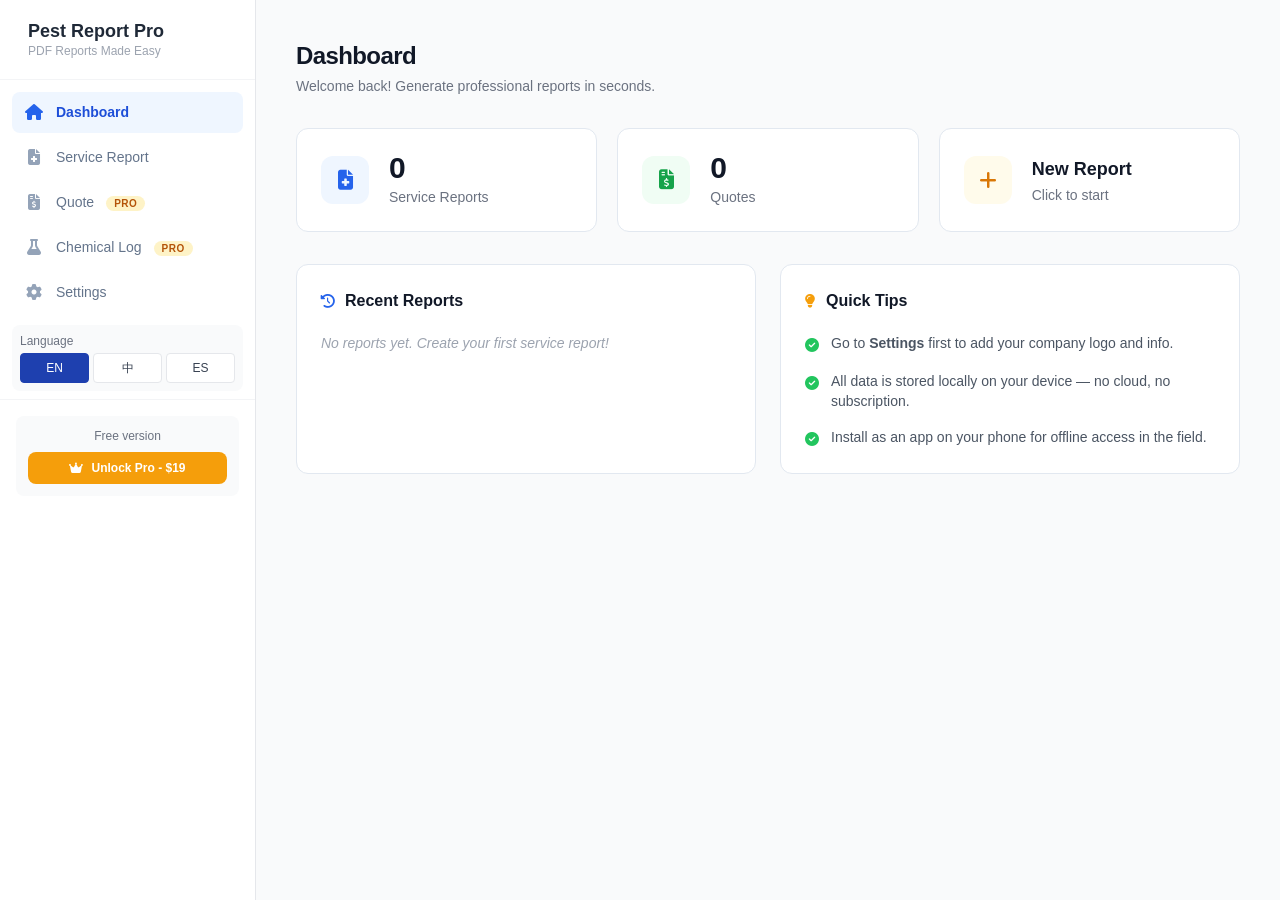
==== index.html @ 30088c7d "feat: animations, signature fix, install prompt spacing" ====
<!DOCTYPE html>
<html lang="en">
<head>
  <meta charset="UTF-8">
  <meta name="viewport" content="width=device-width, initial-scale=1.0, maximum-scale=1.0, user-scalable=no">
  <meta name="theme-color" content="#1e40af">
  <title>Pest Report Pro - Professional PDF Reports</title>
  <link rel="manifest" href="./manifest.json">
  <link rel="stylesheet" href="./css/font-awesome.min.css">
  <script src="./js/tailwindcss.min.js"></script>
  <link rel="stylesheet" href="./css/app.css?v=2">
  <style>
    input[type="number"]::-webkit-outer-spin-button,
    input[type="number"]::-webkit-inner-spin-button {
      -webkit-appearance: none !important;
      appearance: none !important;
      margin: 0 !important;
    }
    input[type="number"] {
      -moz-appearance: textfield !important;
      appearance: textfield !important;
    }
  </style>
</head>
<body class="bg-gray-50 text-gray-800 h-screen overflow-hidden">

  <!-- Mobile Header -->
  <div class="lg:hidden bg-blue-800 text-white px-4 py-3 flex items-center justify-between z-40 relative">
    <div class="flex items-center gap-2">
      <i class="fas fa-shield-bug text-xl"></i>
      <span class="font-bold text-lg" data-i18n="appName">Pest Report Pro</span>
    </div>
    <button id="menu-toggle" class="p-2 hover:bg-blue-700 rounded-lg transition">
      <i class="fas fa-bars text-lg"></i>
    </button>
  </div>

  <div class="flex h-[calc(100vh-52px)] lg:h-screen">
    <!-- Sidebar -->
    <aside id="sidebar" class="sidebar bg-white border-r border-gray-200 flex-col w-64 h-full overflow-y-auto">
      <div class="p-5 hidden lg:flex items-center gap-2 border-b border-gray-100">
        <i class="fas fa-shield-bug text-blue-700 text-2xl"></i>
        <div>
          <h1 class="font-bold text-lg text-gray-800 leading-tight" data-i18n="appName">Pest Report Pro</h1>
          <p class="text-xs text-gray-400" data-i18n="appTagline">PDF Reports Made Easy</p>
        </div>
      </div>

      <nav class="p-3 space-y-1">
        <div class="nav-item active" data-view="dashboard">
          <i class="fas fa-home w-5 text-center"></i>
          <span data-i18n="navDashboard">Dashboard</span>
        </div>
        <div class="nav-item" data-view="service-report">
          <i class="fas fa-file-medical w-5 text-center"></i>
          <span data-i18n="navServiceReport">Service Report</span>
        </div>
        <div class="nav-item" data-view="quote">
          <i class="fas fa-file-invoice-dollar w-5 text-center"></i>
          <span data-i18n="navQuote">Quote</span>
          <span data-pro-badge></span>
        </div>
        <div class="nav-item" data-view="chemical-log">
          <i class="fas fa-flask w-5 text-center"></i>
          <span data-i18n="navChemicalLog">Chemical Log</span>
          <span data-pro-badge></span>
        </div>
        <div class="nav-item" data-view="settings">
          <i class="fas fa-cog w-5 text-center"></i>
          <span data-i18n="navSettings">Settings</span>
        </div>
      </nav>

      <!-- Language Switcher -->
      <div class="px-3 pb-2">
        <div class="bg-gray-50 rounded-lg p-2">
          <p class="text-xs text-gray-500 mb-1 font-medium" data-i18n="language">Language</p>
          <div class="flex gap-1">
            <button onclick="I18n.setLang('en')" class="flex-1 text-xs py-1.5 rounded border border-gray-200 bg-white hover:bg-blue-50 hover:border-blue-300 transition font-medium" data-lang="en">EN</button>
            <button onclick="I18n.setLang('zh')" class="flex-1 text-xs py-1.5 rounded border border-gray-200 bg-white hover:bg-blue-50 hover:border-blue-300 transition font-medium" data-lang="zh">中</button>
            <button onclick="I18n.setLang('es')" class="flex-1 text-xs py-1.5 rounded border border-gray-200 bg-white hover:bg-blue-50 hover:border-blue-300 transition font-medium" data-lang="es">ES</button>
          </div>
        </div>
      </div>

      <div class="mt-auto p-4 border-t border-gray-100">
        <div id="install-prompt" class="hidden mb-3 bg-blue-50 border border-blue-200 rounded-lg p-4">
          <p class="text-xs text-blue-800 font-medium mb-4 leading-relaxed" data-i18n="installPrompt">Install Pest Report Pro on your phone for offline use.</p>
          <button id="install-btn" class="w-full bg-blue-700 hover:bg-blue-800 text-white text-xs font-medium py-1.5 rounded-lg transition" data-i18n="installApp">Install App</button>
        </div>
        <div class="bg-gray-50 rounded-lg p-3 text-center">
          <p class="text-xs text-gray-500 mb-2" data-i18n="freeVersion">Free version</p>
          <button onclick="App.showUnlock()" class="w-full bg-amber-500 hover:bg-amber-600 text-white text-xs font-bold py-2 rounded-lg transition flex items-center justify-center gap-1">
            <i class="fas fa-crown mr-1"></i> <span data-i18n="unlockPro">Unlock Pro - $19</span>
          </button>
        </div>
      </div>
    </aside>

    <!-- Overlay for mobile sidebar -->
    <div id="sidebar-overlay" class="fixed inset-0 bg-black/30 z-40 hidden lg:hidden" onclick="document.getElementById('sidebar').classList.remove('open'); document.getElementById('sidebar-overlay').classList.add('hidden')"></div>

    <!-- Main Content -->
    <main class="flex-1 overflow-y-auto bg-gray-50 relative">

      <!-- VIEW: Dashboard -->
      <div id="view-dashboard" class="view p-5 lg:p-10 max-w-5xl mx-auto">
        <div class="mb-8">
          <h2 class="text-2xl font-bold text-gray-900 tracking-tight" data-i18n="dashboardTitle">Dashboard</h2>
          <p class="text-gray-500 text-sm mt-1" data-i18n="dashboardSubtitle">Welcome back! Generate professional reports in seconds.</p>
        </div>

        <div class="grid grid-cols-1 sm:grid-cols-3 gap-5 mb-8">
          <div class="card flex items-center gap-5">
            <div class="w-12 h-12 bg-blue-50 rounded-xl flex items-center justify-center text-blue-600 text-xl shrink-0">
              <i class="fas fa-file-medical"></i>
            </div>
            <div class="min-w-0">
              <p class="text-3xl font-bold text-gray-900 leading-none" id="dash-report-count">0</p>
              <p class="text-sm text-gray-500 mt-1" data-i18n="serviceReports">Service Reports</p>
            </div>
          </div>
          <div class="card flex items-center gap-5">
            <div class="w-12 h-12 bg-green-50 rounded-xl flex items-center justify-center text-green-600 text-xl shrink-0">
              <i class="fas fa-file-invoice-dollar"></i>
            </div>
            <div class="min-w-0">
              <p class="text-3xl font-bold text-gray-900 leading-none" id="dash-quote-count">0</p>
              <p class="text-sm text-gray-500 mt-1" data-i18n="quotes">Quotes</p>
            </div>
          </div>
          <div class="card flex items-center gap-5 cursor-pointer hover:border-blue-400 transition-colors duration-200" onclick="App.showView('service-report')">
            <div class="w-12 h-12 bg-amber-50 rounded-xl flex items-center justify-center text-amber-600 text-xl shrink-0">
              <i class="fas fa-plus"></i>
            </div>
            <div class="min-w-0">
              <p class="text-lg font-bold text-gray-900" data-i18n="newReport">New Report</p>
              <p class="text-sm text-gray-500 mt-0.5" data-i18n="clickToStart">Click to start</p>
            </div>
          </div>
        </div>

        <div class="grid grid-cols-1 lg:grid-cols-2 gap-6">
          <div class="card">
            <h3 class="text-base font-bold text-gray-900 mb-5 flex items-center gap-2.5">
              <i class="fas fa-clock-rotate-left text-blue-600 text-sm"></i>
              <span data-i18n="recentReports">Recent Reports</span>
            </h3>
            <div id="dash-recent-reports" class="space-y-2">
              <p class="text-gray-400 text-sm italic" data-i18n="noReportsYet">No reports yet. Create your first service report!</p>
            </div>
          </div>

          <div class="card">
            <h3 class="text-base font-bold text-gray-900 mb-5 flex items-center gap-2.5">
              <i class="fas fa-lightbulb text-amber-500 text-sm"></i>
              <span data-i18n="quickTips">Quick Tips</span>
            </h3>
            <ul class="space-y-4 text-sm text-gray-600">
              <li class="flex items-start gap-3">
                <i class="fas fa-check-circle text-green-500 mt-0.5 text-sm shrink-0"></i>
                <span data-i18n="tipSettings" data-i18n-html>Go to <strong>Settings</strong> first to add your company logo and info.</span>
              </li>
              <li class="flex items-start gap-3">
                <i class="fas fa-check-circle text-green-500 mt-0.5 text-sm shrink-0"></i>
                <span data-i18n="tipLocal">All data is stored locally on your device — no cloud, no subscription.</span>
              </li>
              <li class="flex items-start gap-3">
                <i class="fas fa-check-circle text-green-500 mt-0.5 text-sm shrink-0"></i>
                <span data-i18n="tipInstall">Install as an app on your phone for offline access in the field.</span>
              </li>
            </ul>
          </div>
        </div>
      </div>

      <!-- VIEW: Service Report -->
      <div id="view-service-report" class="view hidden p-5 lg:p-10 max-w-4xl mx-auto">
        <div class="mb-8 flex items-center justify-between">
          <div>
            <h2 class="text-2xl font-bold text-gray-900 tracking-tight" data-i18n="serviceReportTitle">Service Report</h2>
            <p class="text-gray-500 text-sm mt-1" data-i18n="serviceReportSubtitle">Document your pest control service details.</p>
          </div>
          <span class="text-xs bg-green-50 text-green-700 px-3 py-1 rounded-full font-semibold border border-green-100" data-i18n="free">FREE</span>
        </div>

        <form id="service-form" class="space-y-5">
          <!-- Client Info -->
          <div class="card">
            <h3 class="font-semibold text-gray-800 mb-4 flex items-center gap-2">
              <i class="fas fa-user text-blue-600"></i> <span data-i18n="clientInfo">Client Information</span>
            </h3>
            <div class="mb-3">
              <label class="label" data-i18n="selectExistingClient">Select Existing Client</label>
              <select id="sr-client-select" class="input-field">
                <option value="" data-i18n="newClient">-- New Client --</option>
              </select>
            </div>
            <div class="space-y-3">
              <div class="form-row">
                <label class="label" data-i18n="clientName">Client Name</label>
                <input type="text" id="sr-client-name" class="input-field" data-i18n-placeholder="clientName" placeholder="John Smith" required>
              </div>
              <div class="form-row">
                <label class="label" data-i18n="phone">Phone</label>
                <div class="flex-1 min-w-0">
                  <input type="tel" id="sr-client-phone" class="input-field" data-i18n-placeholder="phone" placeholder="(555) 123-4567" required>
                  <p id="phone-hint-service" class="text-xs text-gray-400 mt-1"></p>
                </div>
              </div>
              <div class="form-row">
                <label class="label" data-i18n="serviceAddress">Service Address</label>
                <input type="text" id="sr-client-address" class="input-field" data-i18n-placeholder="serviceAddress" placeholder="123 Main St, City, State ZIP" required>
              </div>
            </div>
          </div>

          <!-- Service Info -->
          <div class="card">
            <h3 class="font-semibold text-gray-800 mb-4 flex items-center gap-2">
              <i class="fas fa-calendar-check text-blue-600"></i> <span data-i18n="serviceDetails">Service Details</span>
            </h3>
            <div class="space-y-3">
              <div class="form-row">
                <label class="label" data-i18n="serviceDate">Service Date</label>
                <input type="date" id="service-date" class="input-field" required>
              </div>
              <div class="form-row">
                <label class="label" data-i18n="serviceType">Service Type</label>
                <select id="service-type" class="input-field" required>
                  <option value="Initial Treatment" data-i18n="initialTreatment">Initial Treatment</option>
                  <option value="Follow-up" data-i18n="followUp">Follow-up</option>
                  <option value="Inspection" data-i18n="inspection">Inspection</option>
                  <option value="Emergency" data-i18n="emergency">Emergency</option>
                  <option value="Quarterly Service" data-i18n="quarterlyService">Quarterly Service</option>
                </select>
              </div>
              <div class="form-row">
                <label class="label" data-i18n="technician">Technician</label>
                <input type="text" id="sr-technician" class="input-field" data-i18n-placeholder="technician" placeholder="Technician Name" required>
              </div>
            </div>
          </div>

          <!-- Findings & Treatment -->
          <div class="card">
            <h3 class="font-semibold text-gray-800 mb-4 flex items-center gap-2">
              <i class="fas fa-search text-blue-600"></i> <span data-i18n="findingsTreatment">Findings & Treatment</span>
            </h3>
            <div class="space-y-3">
              <div class="form-row">
                <label class="label" data-i18n="pestFindings">Pest Findings</label>
                <textarea id="sr-findings" rows="3" class="input-field" data-i18n-placeholder="findingsPlaceholder" placeholder="Describe pests found, locations, and severity..." required></textarea>
              </div>
              <div class="form-row">
                <label class="label" data-i18n="treatmentDetails">Treatment Details</label>
                <textarea id="sr-treatment" rows="3" class="input-field" data-i18n-placeholder="treatmentPlaceholder" placeholder="Describe treatment methods applied..." required></textarea>
              </div>
            </div>
          </div>

          <!-- Chemicals -->
          <div class="card">
            <div class="flex items-center justify-between mb-3">
              <h3 class="font-semibold text-gray-800 flex items-center gap-2">
                <i class="fas fa-flask text-blue-600"></i> <span data-i18n="chemicalsApplied">Chemicals Applied</span>
              </h3>
              <button type="button" id="add-chemical" class="text-sm text-blue-700 hover:text-blue-800 font-medium flex items-center gap-1">
                <i class="fas fa-plus-circle"></i> <span data-i18n="addChemical">Add Chemical</span>
              </button>
            </div>
            <div id="chemical-rows" class="space-y-3">
              <div class="grid grid-cols-1 sm:grid-cols-5 gap-3 chemical-row">
                <input type="text" name="chem-name-0" data-i18n-placeholder="productName" placeholder="Product Name" class="input-field" required>
                <input type="text" name="chem-epa-0" data-i18n-placeholder="epaNum" placeholder="EPA #" class="input-field" required>
                <input type="text" name="chem-amount-0" data-i18n-placeholder="amount" placeholder="Amount" class="input-field" required>
                <input type="text" name="chem-dilution-0" data-i18n-placeholder="dilution" placeholder="Dilution" class="input-field" required>
                <input type="text" name="chem-area-0" data-i18n-placeholder="areaTreated" placeholder="Area Treated" class="input-field" required>
              </div>
            </div>
          </div>

          <!-- Safety & Recommendations -->
          <div class="card">
            <h3 class="font-semibold text-gray-800 mb-4 flex items-center gap-2">
              <i class="fas fa-shield-halved text-blue-600"></i> <span data-i18n="safetyRecommendations">Safety & Recommendations</span>
            </h3>
            <div class="space-y-3">
              <div class="form-row">
                <label class="label" data-i18n="safetyPrecautions">Safety Precautions</label>
                <textarea id="sr-safety" rows="2" class="input-field" data-i18n-placeholder="safetyPlaceholder" placeholder="Re-entry time, pet safety, ventilation..." required></textarea>
              </div>
              <div class="form-row">
                <label class="label" data-i18n="recommendations">Recommendations</label>
                <textarea id="sr-recommendations" rows="2" class="input-field" data-i18n-placeholder="recommendationsPlaceholder" placeholder="Suggested follow-up actions, prevention tips..." required></textarea>
              </div>
              <div class="form-row">
                <label class="label" data-i18n="nextServiceDate">Next Service Date</label>
                <input type="date" id="sr-next-service" class="input-field" required>
              </div>
            </div>
          </div>

          <!-- Client Signature -->
          <div class="card">
            <h3 class="font-semibold text-gray-800 mb-3 flex items-center gap-2">
              <i class="fas fa-signature text-blue-600"></i> <span data-i18n="clientSignature">Client Signature</span>
            </h3>
            <p class="text-sm text-gray-500 mb-2" data-i18n="clientSignatureTip">Ask the client to sign below. It will appear on the PDF report.</p>
            <canvas id="client-signature-canvas" width="400" height="120" class="signature-pad w-full max-w-md"></canvas>
            <button type="button" id="clear-client-signature" class="mt-2 text-sm text-red-500 hover:text-red-700 font-medium">
              <i class="fas fa-eraser"></i> <span data-i18n="clearSignature">Clear Signature</span>
            </button>
          </div>

          <div class="flex items-center gap-3 pt-2">
            <button type="submit" class="btn-generate flex-1 !px-6 !py-3 !text-base">
              <i class="fas fa-file-pdf"></i> <span data-i18n="generatePdfReport">Generate PDF Report</span>
            </button>
            <button type="reset" class="btn-secondary !rounded-full text-base font-bold whitespace-nowrap px-6 py-3" onclick="App.resetServiceForm()" data-i18n="reset">Reset</button>
          </div>

          <p class="text-xs text-gray-400 text-center" data-i18n="freeWatermarkNote">PDF includes your company branding from Settings. Free version adds a small watermark.</p>
        </form>
      </div>

      <!-- VIEW: Quote -->
      <div id="view-quote" class="view hidden p-5 lg:p-10 max-w-4xl mx-auto">
        <div class="mb-8 flex items-center justify-between">
          <div>
            <h2 class="text-2xl font-bold text-gray-900 tracking-tight" data-i18n="quoteTitle">Quote</h2>
            <p class="text-gray-500 text-sm mt-1" data-i18n="quoteSubtitle">Create professional quotes for your clients.</p>
          </div>
          <span class="text-xs bg-amber-50 text-amber-700 px-3 py-1 rounded-full font-semibold border border-amber-100" data-i18n="pro">PRO</span>
        </div>

        <form id="quote-form" class="space-y-5">
          <div class="card">
            <h3 class="font-semibold text-gray-800 mb-3" data-i18n="clientInfo">Client Information</h3>
            <div class="grid grid-cols-1 sm:grid-cols-2 gap-4">
              <div>
                <label class="label" data-i18n="clientName">Client Name</label>
                <input type="text" id="q-client-name" class="input-field" data-i18n-placeholder="clientName" placeholder="John Smith" required>
              </div>
              <div>
                <label class="label" data-i18n="phone">Phone</label>
                <input type="tel" id="q-client-phone" class="input-field" data-i18n-placeholder="phone" placeholder="(555) 123-4567">
              </div>
              <div class="sm:col-span-2">
                <label class="label" data-i18n="address">Address</label>
                <input type="text" id="q-client-address" class="input-field" data-i18n-placeholder="address" placeholder="123 Main St, City, State ZIP">
              </div>
            </div>
          </div>

          <div class="card">
            <h3 class="font-semibold text-gray-800 mb-3" data-i18n="quoteDetails">Quote Details</h3>
            <div class="grid grid-cols-1 sm:grid-cols-2 gap-4 mb-4">
              <div>
                <label class="label" data-i18n="quoteDate">Quote Date</label>
                <input type="date" id="quote-date" class="input-field" required>
                <p class="text-xs text-gray-500 mt-1" data-i18n="quoteDateHint">The date this quote is issued to the client.</p>
              </div>
              <div>
                <label class="label" data-i18n="validUntil">Valid Until</label>
                <input type="date" id="quote-valid" class="input-field">
                <p class="text-xs text-gray-500 mt-1" data-i18n="validUntilHint">Quote expiration date. Leave blank for open-ended.</p>
              </div>
            </div>

            <div class="hidden sm:grid sm:grid-cols-12 gap-3 text-xs font-semibold text-gray-500 mb-1">
              <div class="sm:col-span-6" data-i18n="serviceDescription">Service description</div>
              <div class="sm:col-span-2" data-i18n="qty">Qty</div>
              <div class="sm:col-span-2" data-i18n="unitPrice">Unit Price</div>
              <div class="sm:col-span-2"></div>
            </div>
            <div class="space-y-3" id="quote-items">
              <div class="grid grid-cols-1 sm:grid-cols-12 gap-3 quote-item items-center">
                <div class="sm:col-span-6">
                  <input type="text" name="qi-desc-0" data-i18n-placeholder="serviceDescription" placeholder="Service description" class="input-field">
                </div>
                <div class="sm:col-span-2 relative min-w-0">
                  <input type="text" inputmode="numeric" name="qi-qty-0" value="1" class="input-field qi-qty min-w-0 max-w-[100px]" oninput="App.calculateQuoteTotals()">
                </div>
                <div class="sm:col-span-2 relative min-w-0">
                  <input type="text" inputmode="decimal" name="qi-price-0" value="0" class="input-field qi-price min-w-0 max-w-[100px]" oninput="App.calculateQuoteTotals()">
                </div>
                <div class="sm:col-span-2 flex justify-start items-center">
                  <button type="button" onclick="App.removeQuoteItem(this)" class="text-red-500 hover:text-red-700"><i class="fas fa-trash-alt"></i></button>
                </div>
              </div>
            </div>

            <button type="button" id="add-quote-item" class="mt-3 text-sm text-blue-700 hover:text-blue-800 font-medium flex items-center gap-1">
              <i class="fas fa-plus-circle"></i> <span data-i18n="addItem">Add Item</span>
            </button>

            <div class="mt-4 pt-4 border-t border-gray-200 space-y-2">
              <div class="flex justify-between text-sm">
                <span class="text-gray-500" data-i18n="subtotal">Subtotal</span>
                <span class="font-medium">$<span id="quote-subtotal">0.00</span></span>
              </div>
              <div class="flex justify-between text-sm items-center">
                <span class="text-gray-500" data-i18n="taxRate">Tax Rate (%)</span>
                <input type="number" id="quote-tax-rate" value="0" min="0" max="100" step="0.01" class="input-field w-20 text-right" onchange="App.calculateQuoteTotals()">
              </div>
              <div class="flex justify-between text-sm">
                <span class="text-gray-500" data-i18n="tax">Tax</span>
                <span class="font-medium">$<span id="quote-tax">0.00</span></span>
              </div>
              <div class="flex justify-between text-lg font-bold text-blue-700 pt-2 border-t border-gray-200">
                <span data-i18n="total">Total</span>
                <span>$<span id="quote-total">0.00</span></span>
              </div>
            </div>
          </div>

          <div class="card flex gap-3 items-start">
            <label class="label !mb-0 w-40 text-right whitespace-nowrap" data-i18n="termsConditions">Terms & Conditions</label>
            <textarea id="quote-terms" rows="3" class="input-field flex-1" data-i18n-placeholder="termsPlaceholder" placeholder="Payment terms, warranty, cancellation policy..."></textarea>
          </div>

          <div class="flex items-center gap-3 pt-2">
            <button type="submit" class="btn-generate flex-1 !px-6 !py-3 !text-base">
              <i class="fas fa-file-pdf"></i> <span data-i18n="generateQuotePdf">Generate Quote PDF</span>
            </button>
            <button type="reset" class="btn-secondary !rounded-full text-base font-bold whitespace-nowrap px-6 py-3" onclick="App.resetQuoteForm()" data-i18n="reset">Reset</button>
          </div>
        </form>
      </div>

      <!-- VIEW: Chemical Log -->
      <div id="view-chemical-log" class="view hidden p-5 lg:p-10 max-w-4xl mx-auto">
        <div class="mb-8 flex items-center justify-between">
          <div>
            <h2 class="text-2xl font-bold text-gray-900 tracking-tight" data-i18n="chemicalLogTitle">Chemical Log</h2>
            <p class="text-gray-500 text-sm mt-1" data-i18n="chemicalLogSubtitle">Export chemical application records for compliance.</p>
          </div>
          <span class="text-xs bg-amber-50 text-amber-700 px-3 py-1 rounded-full font-semibold border border-amber-100" data-i18n="pro">PRO</span>
        </div>

        <form id="chemical-log-form" class="card space-y-4">
          <div class="grid grid-cols-1 sm:grid-cols-2 gap-4">
            <div>
              <label class="label" data-i18n="startDate">Start Date</label>
              <input type="date" id="cl-start" class="input-field" required>
              <p class="text-xs text-gray-500 mt-1" data-i18n="startDateHint">Start of the period to search for chemical records.</p>
            </div>
            <div>
              <label class="label" data-i18n="endDate">End Date</label>
              <input type="date" id="cl-end" class="input-field" required>
              <p class="text-xs text-gray-500 mt-1" data-i18n="endDateHint">End of the period to search for chemical records.</p>
            </div>
          </div>
          <p class="text-sm text-gray-500" data-i18n="chemicalLogNote">This will compile all chemical records from your saved Service Reports within the selected date range.</p>
          <button type="submit" class="btn-generate w-full !px-6 !py-3 !text-base">
            <i class="fas fa-file-pdf"></i> <span data-i18n="exportChemicalLog">Export Chemical Log PDF</span>
          </button>
        </form>
      </div>

      <!-- VIEW: Settings -->
      <div id="view-settings" class="view hidden p-5 lg:p-10 max-w-4xl mx-auto">
        <div class="mb-8">
          <h2 class="text-2xl font-bold text-gray-900 tracking-tight" data-i18n="settingsTitle">Settings</h2>
          <p class="text-gray-500 text-sm mt-1" data-i18n="settingsSubtitle">Configure your company branding and defaults.</p>
        </div>

        <form id="company-form" class="space-y-5">
          <div class="card">
            <h3 class="font-semibold text-gray-800 mb-3 flex items-center gap-2">
              <i class="fas fa-building text-blue-600"></i> <span data-i18n="companyInfo">Company Information</span>
            </h3>
            <div class="grid grid-cols-1 sm:grid-cols-2 gap-4">
              <div class="sm:col-span-2">
                <label class="label" data-i18n="companyName">Company Name *</label>
                <input type="text" id="company-name" class="input-field" data-i18n-placeholder="companyName" placeholder="ABC Pest Control" required>
              </div>
              <div>
                <label class="label" data-i18n="countryRegion">Country / Region</label>
                <select id="company-country" class="input-field">
                  <option value="US">United States (+1)</option>
                  <option value="CN">China (+86)</option>
                  <option value="MX">Mexico (+52)</option>
                  <option value="OTHER" data-i18n="other">Other</option>
                </select>
              </div>
              <div class="sm:col-span-2">
                <label class="label" data-i18n="companyAddress">Address</label>
                <input type="text" id="company-address" class="input-field" data-i18n-placeholder="companyAddress" placeholder="123 Business Rd, City, State ZIP">
              </div>
              <div>
                <label class="label" data-i18n="companyPhone">Phone</label>
                <input type="tel" id="company-phone" class="input-field" data-i18n-placeholder="companyPhone" placeholder="(555) 123-4567">
                <p id="phone-hint-settings" class="text-xs text-gray-400 mt-1" data-i18n="phoneHintUS">Format: 10 digits</p>
              </div>
              <div>
                <label class="label" data-i18n="email">Email</label>
                <input type="email" id="company-email" class="input-field" data-i18n-placeholder="email" placeholder="info@company.com">
              </div>
              <div>
                <label class="label" data-i18n="website">Website</label>
                <input type="text" id="company-website" class="input-field" data-i18n-placeholder="website" placeholder="www.company.com">
              </div>
              <div>
                <label class="label" data-i18n="licenseNumber">License Number</label>
                <input type="text" id="company-license" class="input-field" data-i18n-placeholder="licenseNumber" placeholder="PC-12345">
              </div>
              <div class="sm:col-span-2">
                <label class="label" data-i18n="defaultTechnician">Default Technician Name</label>
                <input type="text" id="company-technician" class="input-field" data-i18n-placeholder="defaultTechnician" placeholder="John Doe">
              </div>
            </div>
          </div>

          <div class="card">
            <h3 class="font-semibold text-gray-800 mb-3 flex items-center gap-2">
              <i class="fas fa-image text-blue-600"></i> <span data-i18n="companyLogo">Company Logo</span>
            </h3>
            <div class="flex items-center gap-4">
              <img id="logo-preview" src="data:image/svg+xml,%3Csvg xmlns='http://www.w3.org/2000/svg' viewBox='0 0 100 100'%3E%3Crect width='100' height='100' fill='%23e5e7eb'/%3E%3Ctext x='50' y='55' text-anchor='middle' font-size='12' fill='%236b7280'%3ENo Logo%3C/text%3E%3C/svg%3E" alt="Logo Preview" class="w-20 h-20 object-contain border border-gray-200 rounded-lg bg-white">
              <div>
                <input type="file" id="logo-input" accept="image/*" class="hidden">
                <button type="button" onclick="document.getElementById('logo-input').click()" class="btn-secondary text-sm">
                  <i class="fas fa-upload"></i> <span data-i18n="uploadLogo">Upload Logo</span>
                </button>
                <p class="text-xs text-gray-400 mt-1" data-i18n="logoTip">Recommended: PNG with transparent background</p>
              </div>
            </div>
            <input type="hidden" id="logo-data">
          </div>

          <div class="card">
            <h3 class="font-semibold text-gray-800 mb-3 flex items-center gap-2">
              <i class="fas fa-signature text-blue-600"></i> <span data-i18n="techSignature">Technician Signature</span>
            </h3>
            <p class="text-sm text-gray-500 mb-2" data-i18n="signatureTip">Draw your signature below. It will appear on all reports.</p>
            <canvas id="signature-canvas" width="400" height="120" class="signature-pad w-full max-w-md"></canvas>
            <button type="button" id="clear-signature" class="mt-2 text-sm text-red-500 hover:text-red-700 font-medium">
              <i class="fas fa-eraser"></i> <span data-i18n="clearSignature">Clear Signature</span>
            </button>
          </div>

          <div class="flex items-center gap-3">
            <button type="submit" class="btn-primary whitespace-nowrap px-6 py-3">
              <i class="fas fa-save"></i> <span data-i18n="saveSettings">Save Settings</span>
            </button>
            <button type="button" onclick="Storage.clearAll(); location.reload();" class="text-sm text-red-500 hover:text-red-700 font-medium ml-auto">
              <i class="fas fa-trash"></i> <span data-i18n="clearAllData">Clear All Data</span>
            </button>
          </div>
        </form>
      </div>



      <!-- VIEW: Unlock Pro -->
      <div id="view-unlock" class="view hidden p-5 lg:p-10 max-w-xl mx-auto">
        <div class="text-center mb-10">
          <div class="w-16 h-16 bg-amber-50 rounded-2xl flex items-center justify-center text-amber-600 text-3xl mx-auto mb-5 border border-amber-100">
            <i class="fas fa-crown"></i>
          </div>
          <h2 class="text-2xl font-bold text-gray-900 tracking-tight" data-i18n="unlockTitle">Unlock Pro Features</h2>
          <p class="text-gray-500 text-sm mt-2" data-i18n="unlockSubtitle">One-time payment. No subscription. Lifetime access.</p>
        </div>

        <div class="space-y-4 mb-8">
          <div class="card flex items-center gap-4 border-l-4 border-green-500">
            <i class="fas fa-check-circle text-green-500 text-xl"></i>
            <div>
              <p class="font-semibold text-gray-800" data-i18n="featWatermark">Remove Watermark</p>
              <p class="text-sm text-gray-500" data-i18n="featWatermarkDesc">Clean, professional PDFs with no branding</p>
            </div>
          </div>
          <div class="card flex items-center gap-4 border-l-4 border-blue-500">
            <i class="fas fa-check-circle text-blue-500 text-xl"></i>
            <div>
              <p class="font-semibold text-gray-800" data-i18n="featQuote">Quote Generator</p>
              <p class="text-sm text-gray-500" data-i18n="featQuoteDesc">Create itemized quotes with your branding</p>
            </div>
          </div>
          <div class="card flex items-center gap-4 border-l-4 border-purple-500">
            <i class="fas fa-check-circle text-purple-500 text-xl"></i>
            <div>
              <p class="font-semibold text-gray-800" data-i18n="featChemLog">Chemical Log Export</p>
              <p class="text-sm text-gray-500" data-i18n="featChemLogDesc">Compile and export compliance records</p>
            </div>
          </div>
          <div class="card flex items-center gap-4 border-l-4 border-amber-500">
            <i class="fas fa-check-circle text-amber-500 text-xl"></i>
            <div>
              <p class="font-semibold text-gray-800" data-i18n="featUpdates">Future Updates</p>
              <p class="text-sm text-gray-500" data-i18n="featUpdatesDesc">All new features included for free</p>
            </div>
          </div>
        </div>

        <div class="bg-blue-50 border border-blue-200 rounded-xl p-6 text-center mb-6">
          <p class="text-sm text-blue-700 font-medium mb-1" data-i18n="oneTimePayment">One-time payment</p>
          <p class="text-4xl font-bold text-blue-800">$19</p>
          <p class="text-xs text-blue-600 mt-1" data-i18n="noFees">No monthly fees. No hidden costs.</p>
        </div>

        <a href="https://gumroad.com/l/pest-report-pro" target="_blank" class="btn-generate flex items-center justify-center w-full mb-6 text-lg py-4">
          <i class="fas fa-shopping-cart mr-2"></i> <span data-i18n="buyGumroad">Buy on Gumroad</span>
        </a>

        <div class="card">
          <p class="text-sm text-gray-600 mb-3 text-center" data-i18n="alreadyPurchased">Already purchased? Enter your license key:</p>
          <form id="unlock-form" class="flex gap-2">
            <input type="text" id="license-key" class="input-field flex-1 uppercase" placeholder="PRP-XXXX-XXXX-XXXX" maxlength="19">
            <button type="submit" class="btn-primary whitespace-nowrap flex-shrink-0 px-6 py-3">
              <i class="fas fa-unlock"></i> <span data-i18n="unlock">Unlock</span>
            </button>
          </form>
        </div>
      </div>

    </main>
  </div>

  <!-- Scripts -->
  <script src="./js/jspdf.umd.min.js"></script>
  <script src="./js/jspdf.plugin.autotable.min.js"></script>
  <script src="./js/html2canvas.min.js"></script>
  <script src="./js/storage.js"></script>
  <script src="./js/i18n.js"></script>
  <script src="./js/pdf-generator.js"></script>
  <script src="./js/app.js"></script>
</body>
</html>
---- css/app.css ----
body {
  font-family: -apple-system, BlinkMacSystemFont, 'Segoe UI', Roboto, 'Helvetica Neue', Arial, sans-serif;
  -webkit-font-smoothing: antialiased;
  -moz-osx-font-smoothing: grayscale;
}

/* ─── Layout ─── */
main {
  background-color: #f8fafc;
}

/* ─── Cards ─── */
.card {
  background: #ffffff;
  border: 1px solid #e2e8f0;
  border-radius: 12px;
  padding: 24px;
}

/* ─── Buttons ─── */
.btn-primary {
  display: inline-flex;
  align-items: center;
  justify-content: center;
  gap: 0.5rem;
  padding: 0.625rem 1.25rem;
  border-radius: 0.5rem;
  font-size: 0.875rem;
  font-weight: 600;
  color: #ffffff;
  background-color: #1e40af;
  transition-property: color, background-color, border-color, fill, stroke;
  transition-timing-function: cubic-bezier(0.4, 0, 0.2, 1);
  transition-duration: 150ms;
}
.btn-primary:hover {
  background-color: #1e3a8a;
  transform: translateY(-1px);
}

/* Generate PDF button - prominent action */
.btn-generate {
  display: flex;
  align-items: center;
  justify-content: center;
  gap: 0.625rem;
  padding: 0.875rem 2rem;
  border-radius: 9999px;
  font-size: 1.125rem;
  font-weight: 700;
  color: #ffffff;
  background-color: #166534;
  box-shadow: 0 4px 14px rgba(22, 101, 52, 0.25);
  letter-spacing: 0.02em;
  text-decoration: none;
  width: 100%;
  transition-property: all;
  transition-timing-function: cubic-bezier(0.4, 0, 0.2, 1);
  transition-duration: 200ms;
}
.btn-generate:hover {
  background-color: #14532d;
  box-shadow: 0 6px 20px rgba(22, 101, 52, 0.35);
  transform: translateY(-2px);
}
.btn-generate:active {
  transform: translateY(0);
  box-shadow: 0 2px 8px rgba(22, 101, 52, 0.2);
}

.btn-secondary {
  display: inline-flex;
  align-items: center;
  justify-content: center;
  padding: 0.625rem 1.25rem;
  border-radius: 0.5rem;
  font-size: 1rem;
  font-weight: 600;
  color: #374151;
  background-color: #ffffff;
  border: 1px solid #e2e8f0;
  transition-property: color, background-color, border-color, fill, stroke;
  transition-timing-function: cubic-bezier(0.4, 0, 0.2, 1);
  transition-duration: 150ms;
}
.btn-secondary:hover {
  background-color: #f8fafc;
  border-color: #cbd5e1;
}

/* ─── Inputs ─── */
.input-field {
  width: 100%;
  padding: 0.625rem 1rem;
  border-radius: 0.5rem;
  font-size: 0.875rem;
  background-color: #fafafa;
  border: 1px solid #e2e8f0;
  color: #1e293b;
  transition-property: all;
  transition-timing-function: cubic-bezier(0.4, 0, 0.2, 1);
  transition-duration: 150ms;
}
.input-field::placeholder {
  color: #94a3b8;
}
.input-field:hover {
  border-color: #cbd5e1;
  background-color: #ffffff;
}
.input-field:focus {
  outline: none;
  background-color: #ffffff;
  border-color: #3b82f6;
  box-shadow: 0 0 0 3px rgba(59, 130, 246, 0.08);
}

/* ─── Labels ─── */
.label {
  display: block;
  font-size: 0.875rem;
  font-weight: 600;
  margin-bottom: 0.5rem;
  color: #334155;
}
.label::after {
  content: ':';
  margin-left: 2px;
}

/* ─── Form Row (label + input inline) ─── */
.form-row {
  display: flex;
  align-items: center;
  gap: 12px;
}
.form-row .label {
  position: relative;
  width: 160px;
  text-align: right;
  padding-right: 10px;
  flex-shrink: 0;
  margin-bottom: 0;
  white-space: nowrap;
}
.form-row .label::after {
  content: ':';
  position: absolute;
  right: 0;
  top: 50%;
  transform: translateY(-50%);
  margin-left: 0;
}
.form-row .input-field,
.form-row textarea,
.form-row select {
  flex: 1;
  min-width: 0;
}

/* ─── Signature Pad ─── */
.signature-pad {
  border: 1px solid #e2e8f0;
  border-radius: 10px;
  cursor: crosshair;
  background: #ffffff;
}

/* ─── Navigation ─── */
.nav-item {
  display: flex;
  align-items: center;
  gap: 0.75rem;
  padding: 0.625rem 0.75rem;
  border-radius: 0.5rem;
  font-size: 0.875rem;
  font-weight: 500;
  color: #64748b;
  cursor: pointer;
  transition-property: color, background-color, border-color, fill, stroke;
  transition-timing-function: cubic-bezier(0.4, 0, 0.2, 1);
  transition-duration: 150ms;
}
.nav-item:hover {
  background-color: #f1f5f9;
  color: #1e293b;
}
.nav-item.active {
  background-color: #eff6ff;
  color: #1d4ed8;
  font-weight: 600;
}
.nav-item i {
  font-size: 1rem;
  color: #94a3b8;
}
.nav-item.active i {
  color: #2563eb;
}

/* ─── Sidebar ─── */
.sidebar {
  background: #ffffff;
  border-right: 1px solid #e2e8f0;
}

/* ─── Language Switcher ─── */
[data-lang] {
  font-size: 0.75rem;
  font-weight: 500;
  padding-top: 0.375rem;
  padding-bottom: 0.375rem;
  border-radius: 0.375rem;
  border: 1px solid #e2e8f0;
  background: #ffffff;
  color: #475569;
  transition-property: color, background-color, border-color, fill, stroke;
  transition-timing-function: cubic-bezier(0.4, 0, 0.2, 1);
  transition-duration: 150ms;
}
[data-lang]:hover {
  background: #f8fafc;
  border-color: #cbd5e1;
}
[data-lang].bg-blue-600 {
  background-color: #1e40af !important;
  border-color: #1e40af !important;
  color: #ffffff !important;
}

/* ─── Mobile Header ─── */
@media (max-width: 1024px) {
  .lg\:hidden {
    background-color: #1e3a8a;
  }
}

/* ─── Pro Badge ─── */
[data-pro-badge] span {
  font-size: 10px;
  font-weight: 700;
  letter-spacing: 0.05em;
  padding: 0.125rem 0.5rem;
  border-radius: 9999px;
  background-color: #fef3c7;
  color: #b45309;
}

/* ─── Hide number input spin buttons ─── */
input[type="number"]::-webkit-outer-spin-button,
input[type="number"]::-webkit-inner-spin-button {
  -webkit-appearance: none;
  appearance: none;
  margin: 0;
}
input[type="number"] {
  -moz-appearance: textfield;
  appearance: textfield;
}

/* ─── Scrollbar ─── */
::-webkit-scrollbar {
  width: 6px;
}
::-webkit-scrollbar-track {
  background: transparent;
}
::-webkit-scrollbar-thumb {
  background: #e2e8f0;
  border-radius: 10px;
}
::-webkit-scrollbar-thumb:hover {
  background: #cbd5e1;
}

/* ─── Mobile Form Rows ─── */
@media (max-width: 640px) {
  .form-row {
    flex-direction: column;
    align-items: stretch;
    gap: 4px;
  }
  .form-row .label {
    width: auto;
    text-align: left;
    padding-right: 0;
    white-space: normal;
  }
  .form-row .label::after {
    position: static;
    transform: none;
  }
}

/* ─── Responsive Sidebar ─── */
@media (max-width: 640px) {
  .sidebar {
    position: fixed;
    top: 0;
    bottom: 0;
    left: 0;
    z-index: 50;
    width: 16rem;
    transform: translateX(-100%);
    transition-property: transform;
    transition-timing-function: cubic-bezier(0.4, 0, 0.2, 1);
    transition-duration: 200ms;
  }
  .sidebar.open {
    transform: translateX(0);
  }
}

/* ─── PWA Install Prompt ─── */
#install-prompt {
  display: none;
}

/* ─── Animations ─── */

/* Page view fade-in + slide-up */
.view-enter {
  animation: viewFadeIn 0.25s ease-out both;
}
@keyframes viewFadeIn {
  from {
    opacity: 0;
    transform: translateY(12px);
  }
  to {
    opacity: 1;
    transform: translateY(0);
  }
}

/* Button press feedback */
.btn-feedback {
  transition: filter 0.1s ease, transform 0.1s ease, box-shadow 0.15s ease;
}
.btn-feedback:active {
  filter: brightness(0.92);
}

/* Card hover lift - only on devices that support hover */
@media (hover: hover) {
  .card-hover {
    transition: transform 0.2s ease, box-shadow 0.2s ease;
  }
  .card-hover:hover {
    transform: translateY(-2px);
    box-shadow: 0 8px 24px rgba(0, 0, 0, 0.08);
  }
}

/* Stagger fade-in for lists */
.stagger-item {
  opacity: 0;
  transform: translateY(10px);
  animation: staggerFadeIn 0.3s ease-out forwards;
}
@keyframes staggerFadeIn {
  to {
    opacity: 1;
    transform: translateY(0);
  }
}

/* Sidebar overlay fade */
#sidebar-overlay {
  transition: opacity 0.2s ease;
}

/* Signature pad sizing */
.signature-pad {
  height: 160px;
}
@media (max-width: 640px) {
  .signature-pad {
    height: 180px;
  }
}

/* Respect reduced motion preference */
@media (prefers-reduced-motion: reduce) {
  .view-enter,
  .stagger-item {
    animation: none;
    opacity: 1;
    transform: none;
  }
  .btn-feedback,
  .card-hover,
  #sidebar-overlay {
    transition: none;
  }
}
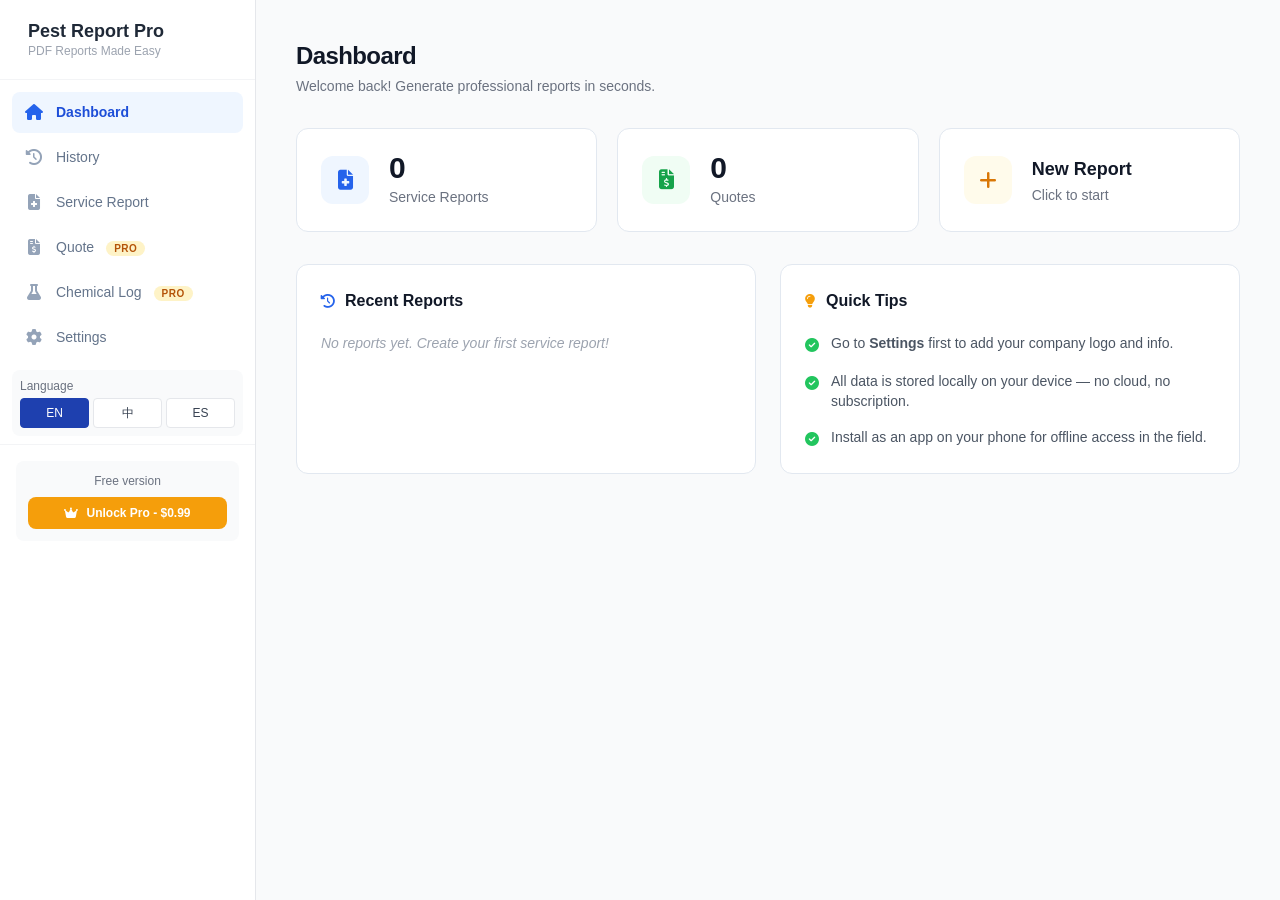
==== commit 29e0d68b: "feat: add history report library + update pricing to $0.99 - Add History sidebar nav and view - Rend" ====
--- a/index.html
+++ b/index.html
@@ -51,6 +51,10 @@
           <i class="fas fa-home w-5 text-center"></i>
           <span data-i18n="navDashboard">Dashboard</span>
         </div>
+        <div class="nav-item" data-view="history">
+          <i class="fas fa-clock-rotate-left w-5 text-center"></i>
+          <span data-i18n="navHistory">History</span>
+        </div>
         <div class="nav-item" data-view="service-report">
           <i class="fas fa-file-medical w-5 text-center"></i>
           <span data-i18n="navServiceReport">Service Report</span>
@@ -91,7 +95,7 @@
         <div class="bg-gray-50 rounded-lg p-3 text-center">
           <p class="text-xs text-gray-500 mb-2" data-i18n="freeVersion">Free version</p>
           <button onclick="App.showUnlock()" class="w-full bg-amber-500 hover:bg-amber-600 text-white text-xs font-bold py-2 rounded-lg transition flex items-center justify-center gap-1">
-            <i class="fas fa-crown mr-1"></i> <span data-i18n="unlockPro">Unlock Pro - $19</span>
+            <i class="fas fa-crown mr-1"></i> <span data-i18n="unlockPro">Unlock Pro - $0.99</span>
           </button>
         </div>
       </div>
@@ -174,6 +178,28 @@
         </div>
       </div>
 
+      <!-- VIEW: History -->
+      <div id="view-history" class="view hidden p-5 lg:p-10 max-w-5xl mx-auto">
+        <div class="mb-8">
+          <h2 class="text-2xl font-bold text-gray-900 tracking-tight" data-i18n="historyTitle">History</h2>
+          <p class="text-gray-500 text-sm mt-1" data-i18n="historySubtitle">View and manage all your past reports.</p>
+        </div>
+
+        <div class="mb-5">
+          <div class="relative">
+            <i class="fas fa-search absolute left-3 top-1/2 -translate-y-1/2 text-gray-400 text-sm"></i>
+            <input type="text" id="history-search" data-i18n-placeholder="historySearchPlaceholder" placeholder="Search by client name..." class="input-field pl-9 w-full" oninput="App.filterHistory()">
+          </div>
+        </div>
+
+        <div id="history-list" class="space-y-3">
+          <div class="card text-center py-10">
+            <i class="fas fa-folder-open text-gray-300 text-4xl mb-3"></i>
+            <p class="text-gray-400 text-sm" data-i18n="historyEmpty">No reports yet. Create your first service report!</p>
+          </div>
+        </div>
+      </div>
+
       <!-- VIEW: Service Report -->
       <div id="view-service-report" class="view hidden p-5 lg:p-10 max-w-4xl mx-auto">
         <div class="mb-8 flex items-center justify-between">
@@ -597,11 +623,11 @@
 
         <div class="bg-blue-50 border border-blue-200 rounded-xl p-6 text-center mb-6">
           <p class="text-sm text-blue-700 font-medium mb-1" data-i18n="oneTimePayment">One-time payment</p>
-          <p class="text-4xl font-bold text-blue-800">$19</p>
+          <p class="text-4xl font-bold text-blue-800">$0.99</p>
           <p class="text-xs text-blue-600 mt-1" data-i18n="noFees">No monthly fees. No hidden costs.</p>
         </div>
 
-        <a href="https://gumroad.com/l/pest-report-pro" target="_blank" class="btn-generate flex items-center justify-center w-full mb-6 text-lg py-4">
+        <a href="https://fateecho.gumroad.com/l/pest-report-pro" target="_blank" class="btn-generate flex items-center justify-center w-full mb-6 text-lg py-4">
           <i class="fas fa-shopping-cart mr-2"></i> <span data-i18n="buyGumroad">Buy on Gumroad</span>
         </a>
 
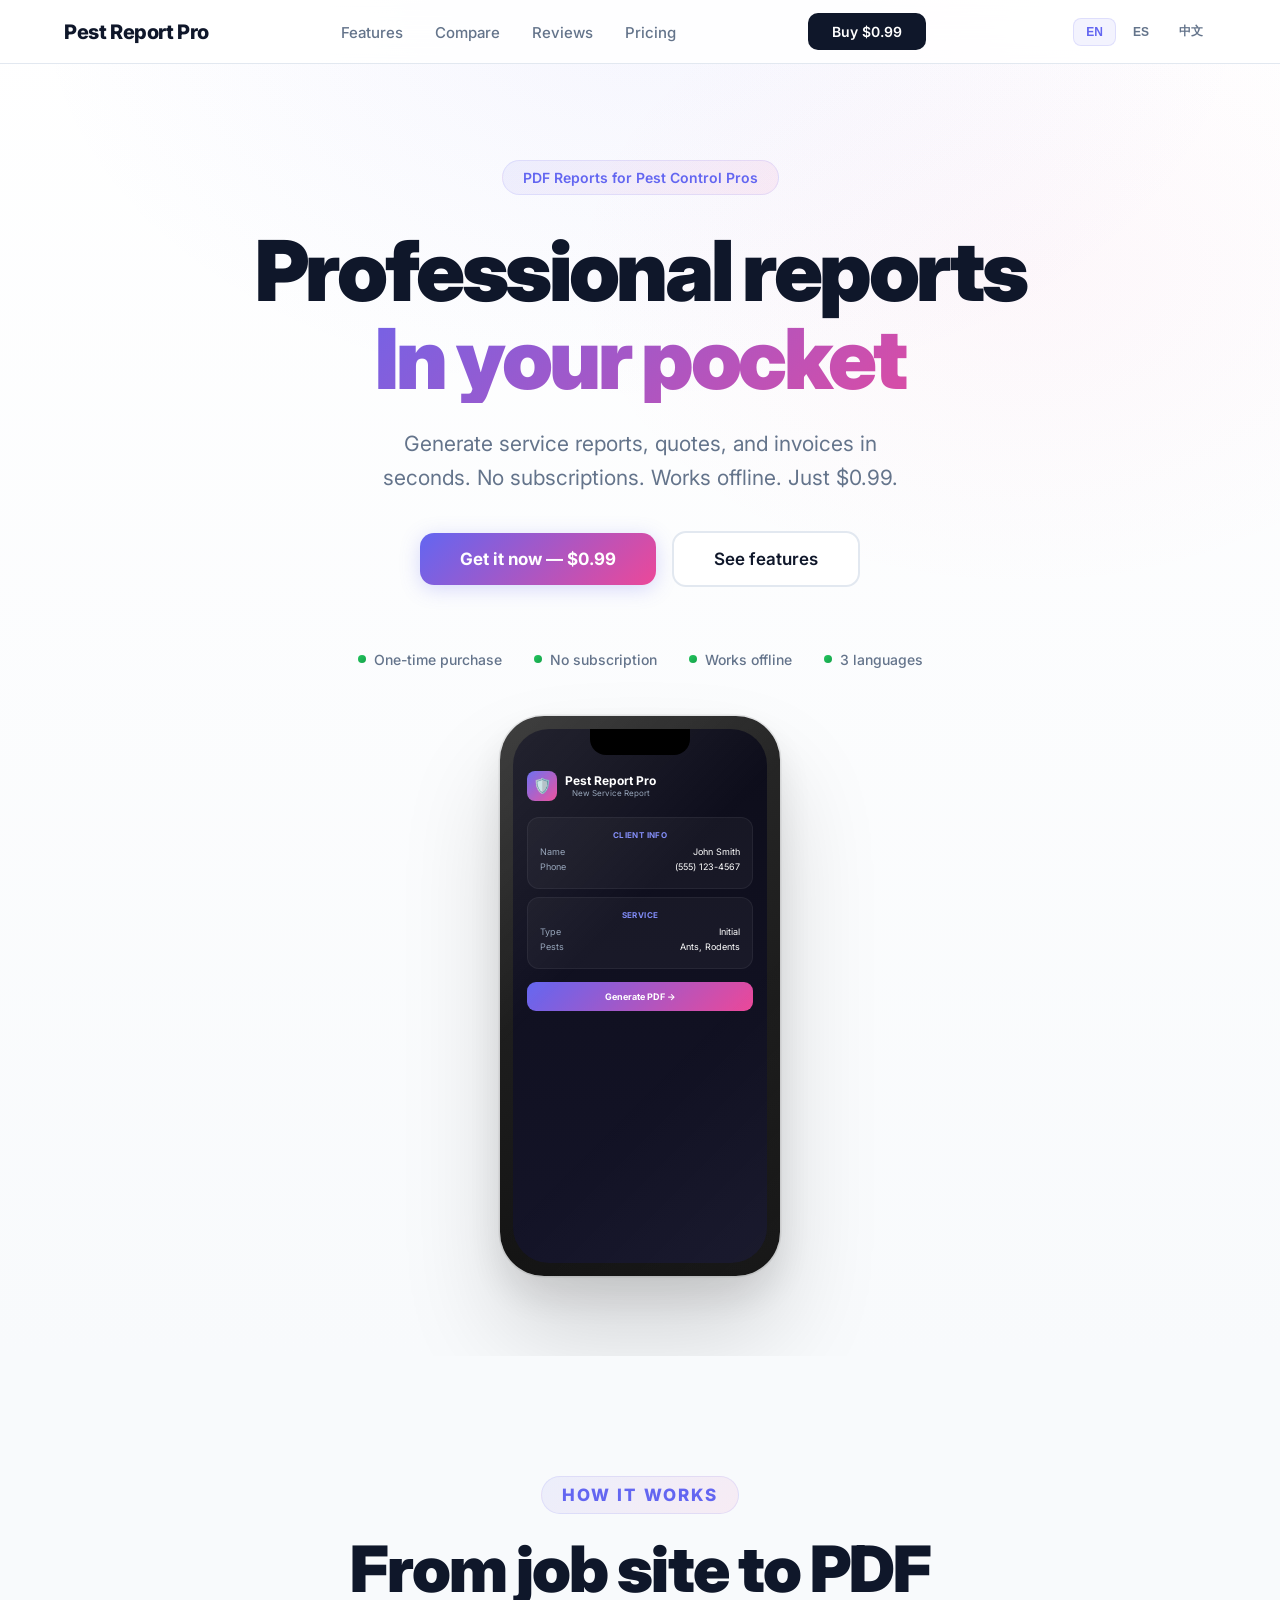
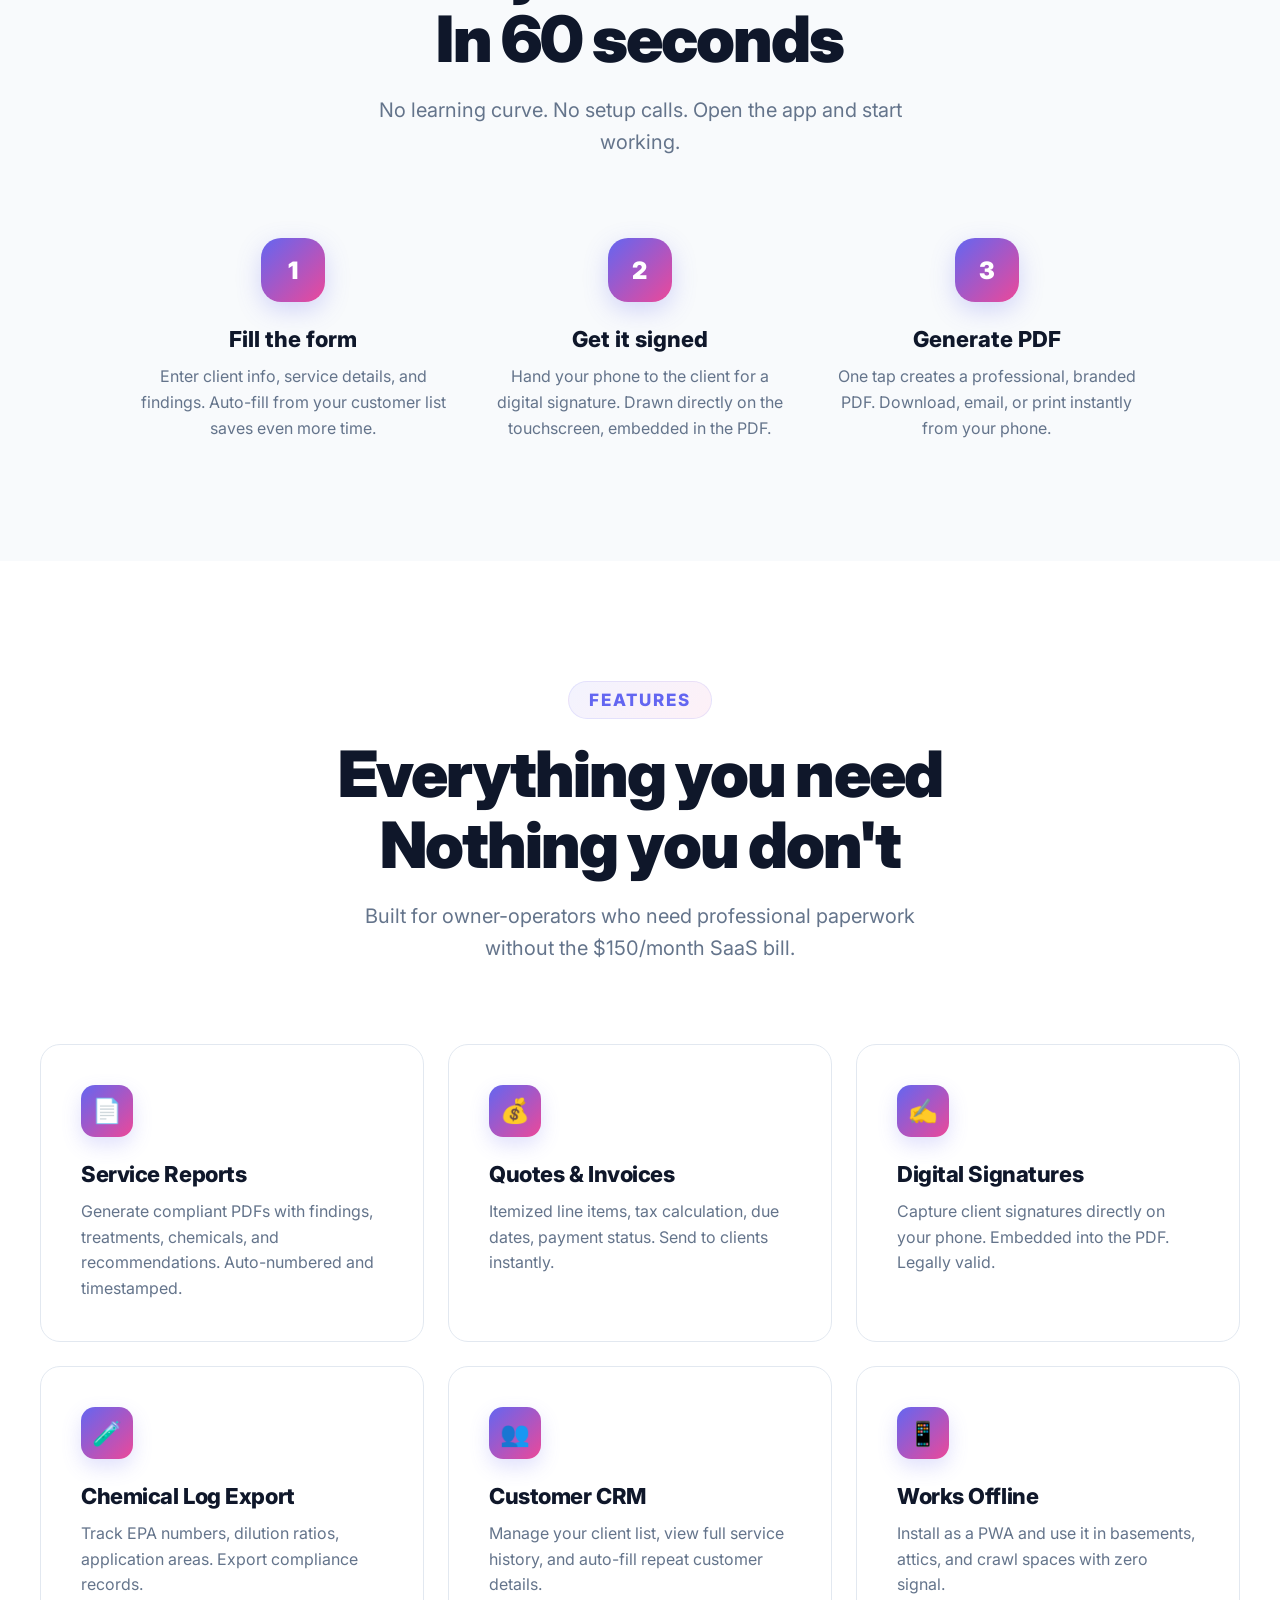
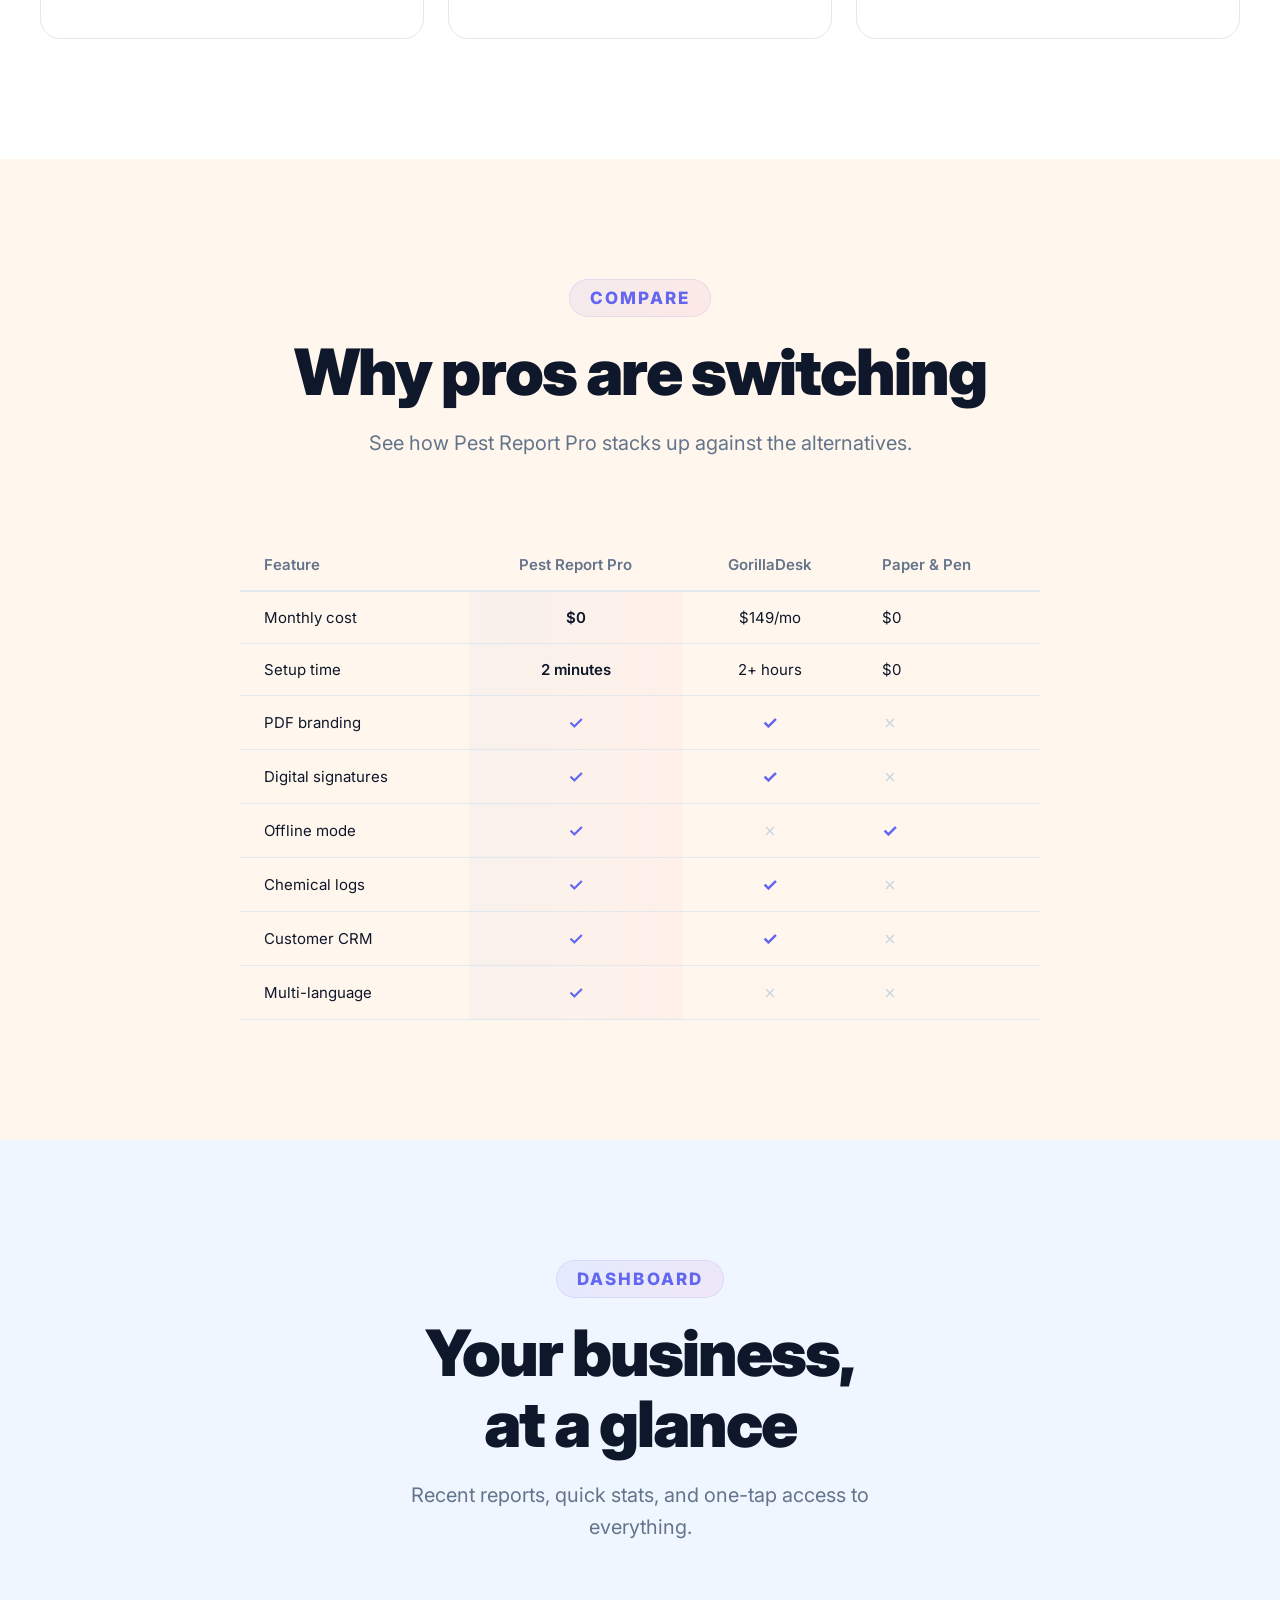
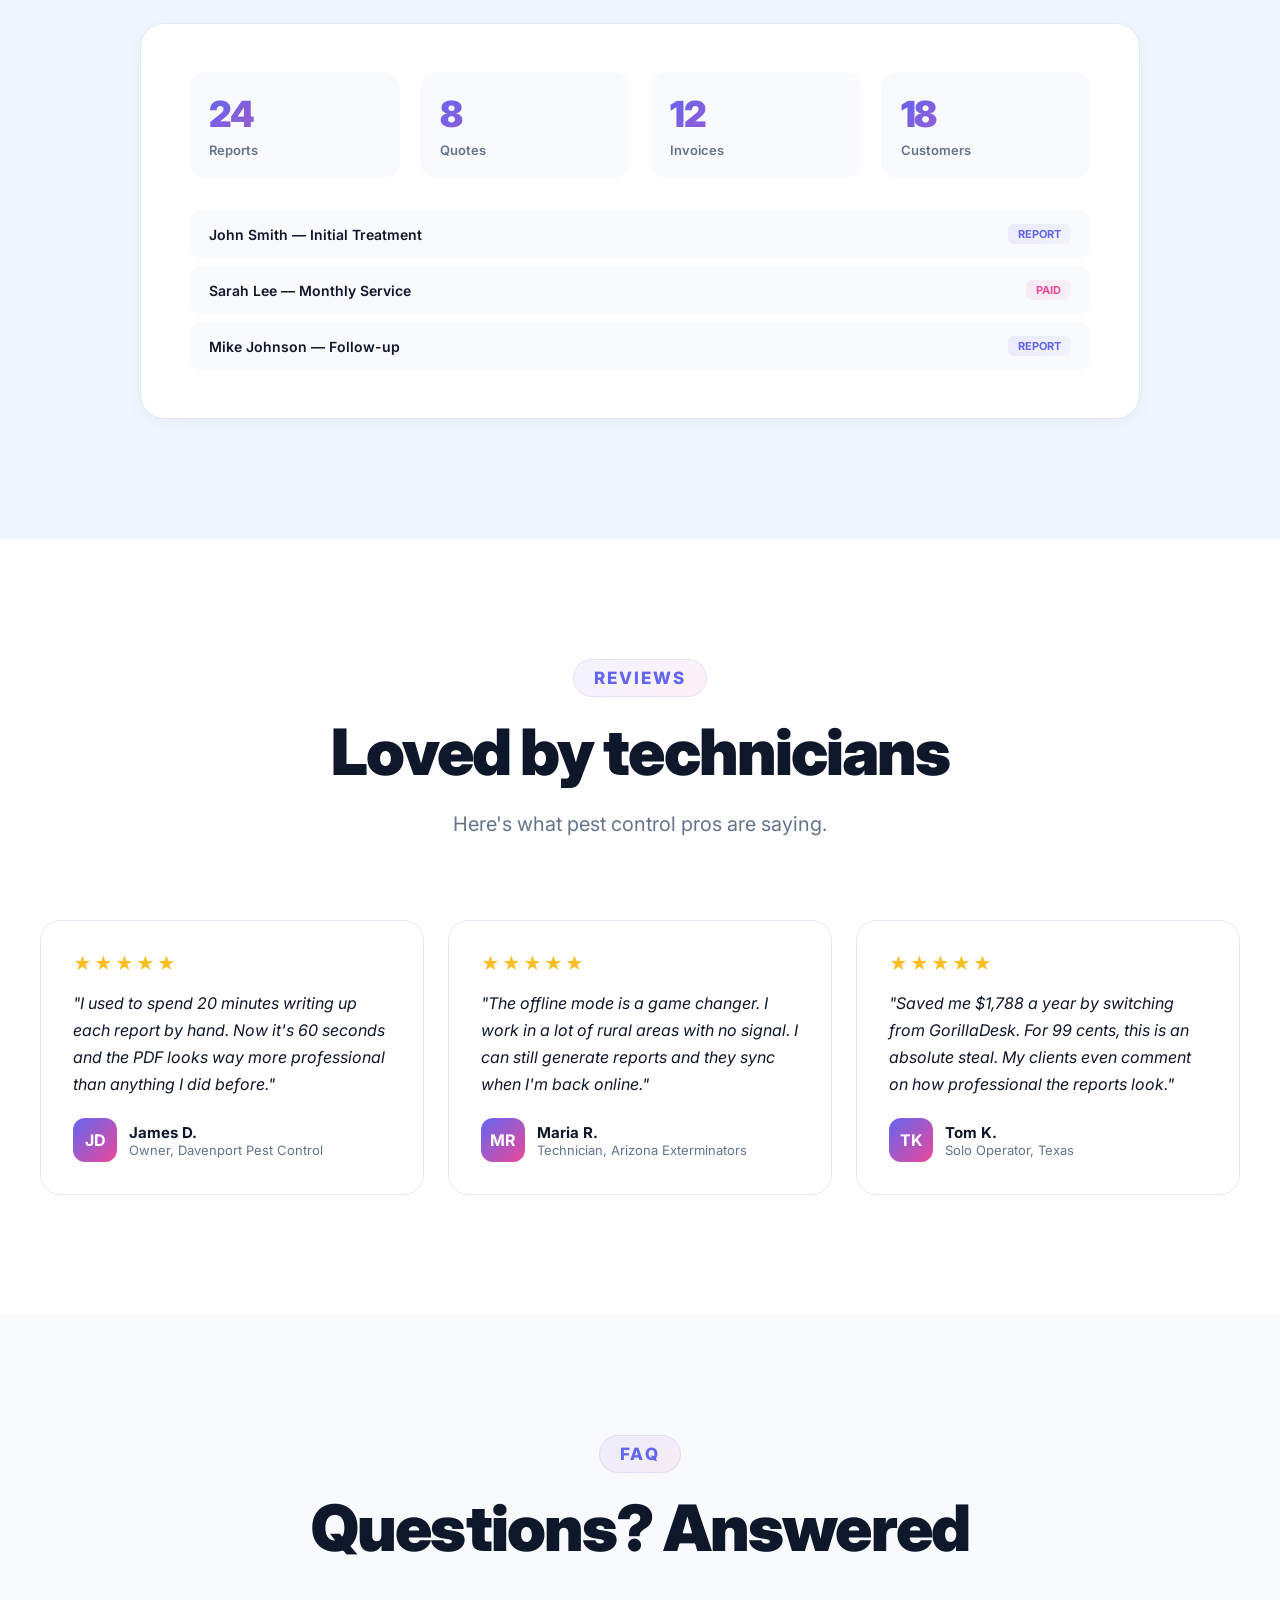
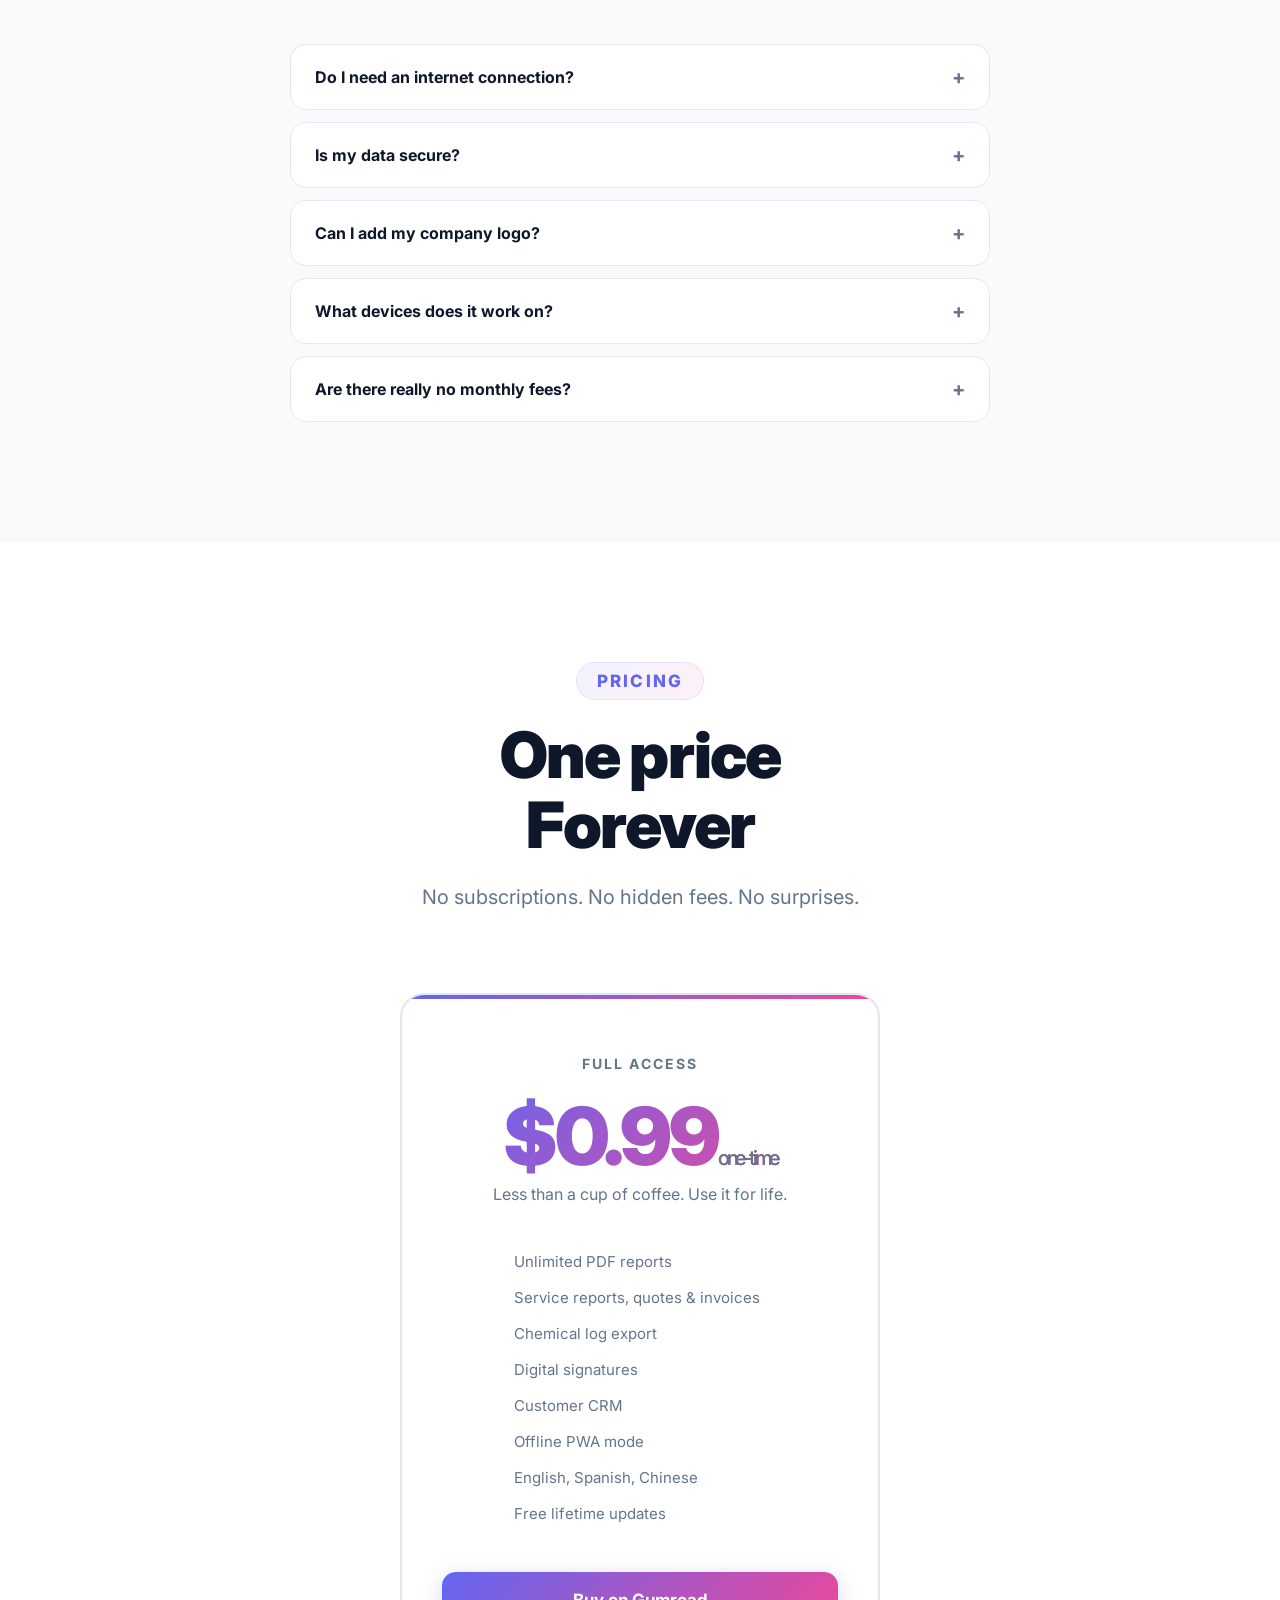
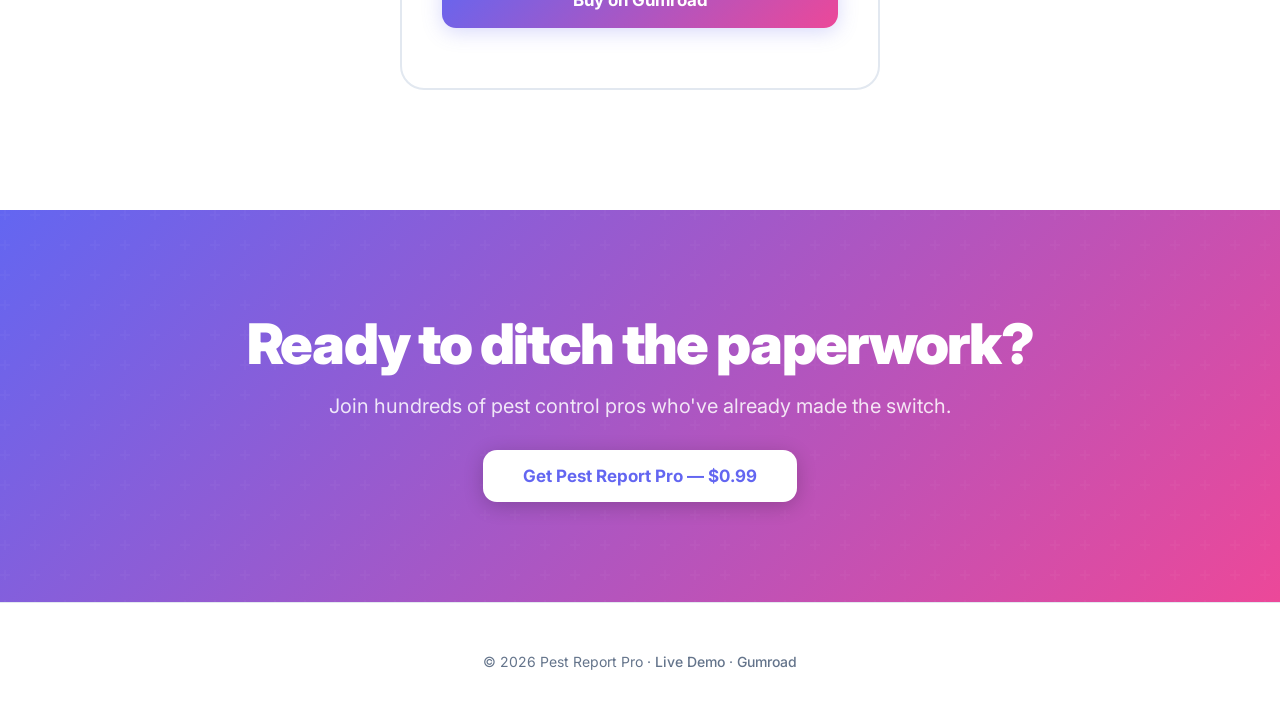
==== commit f359c175: "feat: replace homepage with marketing landing page - Add new promotional landing page (English/Spani" ====
--- a/index.html
+++ b/index.html
@@ -2,656 +2,759 @@
 <html lang="en">
 <head>
   <meta charset="UTF-8">
-  <meta name="viewport" content="width=device-width, initial-scale=1.0, maximum-scale=1.0, user-scalable=no">
-  <meta name="theme-color" content="#1e40af">
-  <title>Pest Report Pro - Professional PDF Reports</title>
-  <link rel="manifest" href="./manifest.json">
-  <link rel="stylesheet" href="./css/font-awesome.min.css">
-  <script src="./js/tailwindcss.min.js"></script>
-  <link rel="stylesheet" href="./css/app.css?v=2">
+  <meta name="viewport" content="width=device-width, initial-scale=1.0">
+  <title>Pest Report Pro — PDF Reports Made Easy</title>
+  <link rel="preconnect" href="https://fonts.googleapis.com">
+  <link href="https://fonts.googleapis.com/css2?family=Inter:wght@300;400;500;600;700;800;900&display=swap" rel="stylesheet">
   <style>
-    input[type="number"]::-webkit-outer-spin-button,
-    input[type="number"]::-webkit-inner-spin-button {
-      -webkit-appearance: none !important;
-      appearance: none !important;
-      margin: 0 !important;
+    *{margin:0;padding:0;box-sizing:border-box}
+    :root{
+      --bg:#ffffff;
+      --bg-alt:#f8fafc;
+      --bg-warm:#fff7ed;
+      --bg-cool:#eff6ff;
+      --text:#0f172a;
+      --muted:#64748b;
+      --accent:#6366f1;
+      --accent-2:#ec4899;
+      --accent-3:#22d3ee;
+      --border:#e2e8f0;
     }
-    input[type="number"] {
-      -moz-appearance: textfield !important;
-      appearance: textfield !important;
+    html{font-family:'Inter',-apple-system,BlinkMacSystemFont,sans-serif;background:var(--bg);color:var(--text);scroll-behavior:smooth}
+    ::-webkit-scrollbar{width:8px}
+    ::-webkit-scrollbar-track{background:transparent}
+    ::-webkit-scrollbar-thumb{background:rgba(99,102,241,.25);border-radius:4px}
+
+    /* ===== SCROLL PROGRESS BAR ===== */
+    .scroll-progress{position:fixed;top:0;left:0;height:3px;background:linear-gradient(90deg,var(--accent),var(--accent-2),var(--accent-3));z-index:10000;width:0%;transition:width .1s linear}
+
+    /* ===== FLOATING ORBS - PARALLAX ===== */
+    .orb{position:fixed;border-radius:50%;filter:blur(80px);pointer-events:none;z-index:0;opacity:.5;will-change:transform}
+    .orb-1{width:500px;height:500px;background:radial-gradient(circle,rgba(99,102,241,.15),transparent 60%);top:-5%;left:-5%}
+    .orb-2{width:400px;height:400px;background:radial-gradient(circle,rgba(236,72,153,.12),transparent 60%);top:30%;right:-8%}
+    .orb-3{width:350px;height:350px;background:radial-gradient(circle,rgba(34,211,238,.1),transparent 60%);bottom:15%;left:25%}
+    .orb-4{width:300px;height:300px;background:radial-gradient(circle,rgba(99,102,241,.08),transparent 60%);top:60%;left:60%}
+    .orb-5{width:450px;height:450px;background:radial-gradient(circle,rgba(236,72,153,.08),transparent 60%);bottom:30%;right:20%}
+
+    /* ===== NAV ===== */
+    nav{position:fixed;top:0;left:0;right:0;z-index:100;height:64px;display:flex;align-items:center;justify-content:center;background:rgba(255,255,255,.85);backdrop-filter:blur(20px);border-bottom:1px solid var(--border);transition:all .4s}
+    nav.scrolled{background:rgba(255,255,255,.98);box-shadow:0 1px 3px rgba(0,0,0,.05)}
+    .nav-inner{width:100%;max-width:1200px;padding:0 24px;display:flex;justify-content:space-between;align-items:center}
+    .nav-logo{font-size:20px;font-weight:800;letter-spacing:-0.02em;color:var(--text)}
+    .nav-links{display:flex;gap:32px;list-style:none}
+    .nav-links a{font-size:15px;font-weight:500;color:var(--muted);text-decoration:none;transition:color .3s}
+    .nav-links a:hover{color:var(--text)}
+    .nav-cta{padding:10px 24px;border-radius:10px;background:var(--text);color:#fff;font-size:14px;font-weight:600;text-decoration:none;transition:all .3s}
+    .nav-cta:hover{background:var(--accent);transform:translateY(-1px)}
+    .lang-switch{display:flex;gap:4px;align-items:center;margin-left:16px}
+    .lang-btn{padding:6px 12px;border-radius:8px;font-size:12px;font-weight:600;color:var(--muted);background:transparent;border:1px solid transparent;cursor:pointer;transition:all .3s}
+    .lang-btn:hover{color:var(--text)}
+    .lang-btn.active{color:var(--accent);background:rgba(99,102,241,.08);border-color:rgba(99,102,241,.15)}
+
+    /* ===== HERO ===== */
+    .hero{position:relative;min-height:100vh;display:flex;flex-direction:column;align-items:center;justify-content:center;text-align:center;padding:160px 24px 80px;overflow:hidden;background:linear-gradient(180deg,#fff 0%,var(--bg-alt) 100%)}
+    .hero-decoration{position:absolute;top:0;left:0;right:0;height:100%;background:radial-gradient(ellipse 80% 50% at 50% 0%,rgba(99,102,241,.06) 0%,transparent 60%),radial-gradient(ellipse 60% 40% at 80% 20%,rgba(236,72,153,.04) 0%,transparent 60%);pointer-events:none}
+    .hero-content{position:relative;z-index:2;max-width:900px}
+    .hero-badge{display:inline-flex;align-items:center;gap:8px;padding:8px 20px;border-radius:100px;background:linear-gradient(135deg,rgba(99,102,241,.08),rgba(236,72,153,.08));border:1px solid rgba(99,102,241,.12);font-size:14px;font-weight:600;color:var(--accent);margin-bottom:32px;opacity:0;transform:translateY(20px);animation:fadeUp 1s .2s forwards}
+    .hero h1{font-size:clamp(44px,7vw,84px);font-weight:900;letter-spacing:-0.04em;line-height:1.05;margin-bottom:24px}
+    .hero h1 .line{display:block;opacity:0;transform:translateY(30px);animation:fadeUp 1s cubic-bezier(.16,1,.3,1) forwards}
+    .hero h1 .line:nth-child(1){animation-delay:.4s}
+    .hero h1 .line:nth-child(2){animation-delay:.55s}
+    .hero h1 .gradient{background:linear-gradient(135deg,var(--accent),var(--accent-2));-webkit-background-clip:text;-webkit-text-fill-color:transparent}
+    .hero-desc{font-size:21px;line-height:1.6;color:var(--muted);max-width:560px;margin:0 auto 36px;opacity:0;transform:translateY(20px);animation:fadeUp 1s .7s forwards}
+    .hero-cta{display:inline-flex;gap:16px;align-items:center;justify-content:center;flex-wrap:wrap;opacity:0;transform:translateY(20px);animation:fadeUp 1s .85s forwards}
+    .btn-main{padding:16px 40px;border-radius:14px;background:linear-gradient(135deg,var(--accent),var(--accent-2));color:#fff;font-size:17px;font-weight:700;text-decoration:none;display:inline-block;transition:all .3s;box-shadow:0 4px 20px rgba(99,102,241,.25)}
+    .btn-main:hover{transform:translateY(-3px);box-shadow:0 12px 40px rgba(99,102,241,.35)}
+    .btn-ghost{padding:16px 40px;border-radius:14px;background:#fff;color:var(--text);font-size:17px;font-weight:600;text-decoration:none;display:inline-block;border:2px solid var(--border);transition:all .3s}
+    .btn-ghost:hover{border-color:var(--accent);color:var(--accent)}
+
+    /* Trust badges */
+    .trust-bar{margin-top:64px;display:flex;flex-wrap:wrap;align-items:center;justify-content:center;gap:32px;opacity:0;animation:fadeUp 1s 1.1s forwards}
+    .trust-item{display:flex;align-items:center;gap:8px;color:var(--muted);font-size:14px;font-weight:500}
+    .trust-dot{width:8px;height:8px;border-radius:50%;background:linear-gradient(135deg,#22c55e,#16a34a)}
+
+    /* Phone */
+    .phone-wrap{position:relative;margin-top:48px;z-index:2;perspective:1200px;opacity:0;transform:translateY(60px);animation:fadeUp 1.4s 1s forwards}
+    .phone{width:280px;height:560px;margin:0 auto;background:linear-gradient(165deg,#2a2a2a,#111);border-radius:44px;padding:13px;box-shadow:0 0 0 1.5px rgba(0,0,0,.08),0 60px 100px rgba(0,0,0,.15),0 20px 40px rgba(0,0,0,.1);transform-style:preserve-3d;transition:transform .1s ease-out;position:relative}
+    .phone::before{content:'';position:absolute;inset:0;border-radius:44px;background:linear-gradient(135deg,rgba(255,255,255,.1) 0%,transparent 40%,transparent 60%,rgba(255,255,255,.03) 100%);pointer-events:none;z-index:10}
+    .phone-screen{width:100%;height:100%;background:#000;border-radius:36px;overflow:hidden;position:relative}
+    .phone-notch{position:absolute;top:0;left:50%;transform:translateX(-50%);width:100px;height:26px;background:#000;border-radius:0 0 16px 16px;z-index:10}
+    .screen-content{padding:42px 14px 14px;height:100%;background:linear-gradient(180deg,#0d0d1a,#141428);display:flex;flex-direction:column}
+    .sc-head{display:flex;align-items:center;gap:8px;margin-bottom:16px}
+    .sc-icon{width:30px;height:30px;border-radius:8px;background:linear-gradient(135deg,#6366f1,#ec4899);display:flex;align-items:center;justify-content:center;font-size:15px}
+    .sc-title{font-size:12px;font-weight:700;color:#fff}
+    .sc-sub{font-size:8px;color:#94a3b8}
+    .sc-card{background:rgba(255,255,255,.04);border:1px solid rgba(255,255,255,.06);border-radius:12px;padding:12px;margin-bottom:8px}
+    .sc-card h4{font-size:8px;font-weight:700;color:#818cf8;margin-bottom:6px;text-transform:uppercase;letter-spacing:.05em}
+    .sc-row{display:flex;justify-content:space-between;font-size:9px;margin-bottom:4px;color:#fff}
+    .sc-row span:first-child{color:#94a3b8}
+    .sc-btn{width:100%;padding:9px;border-radius:9px;background:linear-gradient(135deg,#6366f1,#ec4899);color:#fff;font-size:9px;font-weight:700;text-align:center;margin-top:5px}
+
+    /* ===== SECTIONS ===== */
+    .section{position:relative;padding:120px 24px;transition:background-color .8s ease}
+    .container{max-width:1200px;margin:0 auto}
+    .sec-header{text-align:center;margin-bottom:80px}
+    .sec-label{display:inline-block;font-size:17px;font-weight:800;color:var(--accent);text-transform:uppercase;letter-spacing:.12em;margin-bottom:20px;text-align:center;padding:8px 20px;border-radius:100px;background:linear-gradient(135deg,rgba(99,102,241,.08),rgba(236,72,153,.08));border:1px solid rgba(99,102,241,.12)}
+    .sec-title{font-size:clamp(36px,5vw,64px);font-weight:900;letter-spacing:-0.03em;line-height:1.1;margin-bottom:20px}
+    .sec-desc{font-size:20px;line-height:1.6;color:var(--muted);max-width:560px;margin:0 auto}
+
+    /* ===== STEPS ===== */
+    .steps{display:grid;grid-template-columns:repeat(3,1fr);gap:40px;max-width:1000px;margin:0 auto}
+    .step{text-align:center;opacity:0;transform:translateY(40px);transition:all .8s cubic-bezier(.16,1,.3,1)}
+    .step.visible{opacity:1;transform:translateY(0)}
+    .step-num{width:64px;height:64px;border-radius:20px;background:linear-gradient(135deg,var(--accent),var(--accent-2));display:flex;align-items:center;justify-content:center;font-size:24px;font-weight:900;color:#fff;margin:0 auto 24px;box-shadow:0 8px 24px rgba(99,102,241,.25)}
+    .step h3{font-size:22px;font-weight:800;margin-bottom:12px}
+    .step p{color:var(--muted);font-size:16px;line-height:1.6}
+    .step-arrow{display:none}
+
+    /* ===== FEATURE GRID ===== */
+    .feature-grid{display:grid;grid-template-columns:repeat(auto-fit,minmax(340px,1fr));gap:24px}
+    .f-card{background:#fff;border:1px solid var(--border);border-radius:20px;padding:40px;transition:all .4s cubic-bezier(.16,1,.3,1);position:relative;overflow:hidden;opacity:0;transform:translateY(40px)}
+    .f-card.visible{opacity:1;transform:translateY(0)}
+    .f-card:hover{transform:translateY(-8px);box-shadow:0 20px 60px rgba(0,0,0,.08);border-color:transparent}
+    .f-card::after{content:'';position:absolute;top:0;left:0;right:0;height:3px;background:linear-gradient(90deg,var(--accent),var(--accent-2));transform:scaleX(0);transition:transform .5s cubic-bezier(.16,1,.3,1)}
+    .f-card:hover::after{transform:scaleX(1)}
+    .f-icon{width:52px;height:52px;border-radius:14px;background:linear-gradient(135deg,var(--accent),var(--accent-2));display:flex;align-items:center;justify-content:center;font-size:24px;color:#fff;margin-bottom:24px;box-shadow:0 8px 20px rgba(99,102,241,.2)}
+    .f-card h3{font-size:22px;font-weight:800;margin-bottom:12px;letter-spacing:-0.02em}
+    .f-card p{color:var(--muted);font-size:16px;line-height:1.6}
+
+    /* ===== COMPARISON ===== */
+    .compare-table{width:100%;max-width:800px;margin:0 auto;border-collapse:collapse;font-size:15px}
+    .compare-table th{padding:16px 24px;text-align:left;font-weight:600;color:var(--muted);border-bottom:2px solid var(--border)}
+    .compare-table th:nth-child(2),.compare-table th:nth-child(3){text-align:center}
+    .compare-table td{padding:16px 24px;border-bottom:1px solid var(--border)}
+    .compare-table td:nth-child(2),.compare-table td:nth-child(3){text-align:center}
+    .compare-table tr:hover{background:rgba(99,102,241,.02)}
+    .check{color:var(--accent);font-weight:700;font-size:18px}
+    .cross{color:#cbd5e1;font-size:18px}
+    .highlight-row{background:linear-gradient(90deg,rgba(99,102,241,.04),rgba(236,72,153,.04))!important;font-weight:600}
+
+    /* ===== TESTIMONIALS ===== */
+    .testimonials{display:grid;grid-template-columns:repeat(3,1fr);gap:24px}
+    .t-card{background:#fff;border:1px solid var(--border);border-radius:20px;padding:32px;transition:all .4s;opacity:0;transform:translateY(30px)}
+    .t-card.visible{opacity:1;transform:translateY(0)}
+    .t-card:hover{transform:translateY(-4px);box-shadow:0 16px 48px rgba(0,0,0,.06)}
+    .t-stars{color:#fbbf24;font-size:18px;margin-bottom:16px;letter-spacing:2px}
+    .t-text{font-size:16px;line-height:1.7;color:var(--text);margin-bottom:20px;font-style:italic}
+    .t-author{display:flex;align-items:center;gap:12px}
+    .t-avatar{width:44px;height:44px;border-radius:12px;background:linear-gradient(135deg,var(--accent),var(--accent-2));display:flex;align-items:center;justify-content:center;color:#fff;font-weight:700;font-size:16px}
+    .t-name{font-weight:700;font-size:15px}
+    .t-role{font-size:13px;color:var(--muted)}
+
+    /* ===== FAQ ===== */
+    .faq-list{max-width:700px;margin:0 auto;display:flex;flex-direction:column;gap:12px}
+    .faq-item{background:#fff;border:1px solid var(--border);border-radius:16px;overflow:hidden;transition:all .3s}
+    .faq-item:hover{border-color:rgba(99,102,241,.2)}
+    .faq-q{padding:20px 24px;display:flex;justify-content:space-between;align-items:center;cursor:pointer;font-weight:700;font-size:16px;transition:color .3s}
+    .faq-q:hover{color:var(--accent)}
+    .faq-icon{font-size:20px;color:var(--muted);transition:transform .3s}
+    .faq-item.open .faq-icon{transform:rotate(45deg)}
+    .faq-a{max-height:0;overflow:hidden;transition:max-height .4s cubic-bezier(.16,1,.3,1),padding .4s}
+    .faq-item.open .faq-a{max-height:200px;padding:0 24px 20px}
+    .faq-a p{color:var(--muted);line-height:1.7;font-size:15px}
+
+    /* ===== SHOWCASE / DASHBOARD ===== */
+    .showcase-card{background:#fff;border:1px solid var(--border);border-radius:24px;padding:48px;max-width:1000px;margin:48px auto 0;box-shadow:0 4px 20px rgba(0,0,0,.04);opacity:0;transform:translateY(30px);transition:all .8s cubic-bezier(.16,1,.3,1)}
+    .showcase-card.visible{opacity:1;transform:translateY(0)}
+    .dash-stats{display:grid;grid-template-columns:repeat(4,1fr);gap:20px;margin-bottom:32px}
+    .dst{text-align:left;padding:20px;background:var(--bg-alt);border-radius:16px}
+    .dst-num{font-size:36px;font-weight:900;color:var(--text);letter-spacing:-0.03em;background:linear-gradient(135deg,var(--accent),var(--accent-2));-webkit-background-clip:text;-webkit-text-fill-color:transparent}
+    .dst-lab{font-size:13px;color:var(--muted);margin-top:6px;font-weight:600}
+    .dash-list{display:flex;flex-direction:column;gap:8px}
+    .ditem{display:flex;justify-content:space-between;align-items:center;padding:14px 20px;background:var(--bg-alt);border-radius:12px;font-size:14px}
+    .ditem span:first-child{color:var(--text);font-weight:600}
+    .badge{padding:3px 10px;border-radius:6px;font-size:11px;font-weight:700;text-transform:uppercase}
+    .b-violet{background:linear-gradient(135deg,rgba(99,102,241,.1),rgba(99,102,241,.05));color:var(--accent)}
+    .b-pink{background:linear-gradient(135deg,rgba(236,72,153,.1),rgba(236,72,153,.05));color:var(--accent-2)}
+
+    /* ===== PRICING ===== */
+    .pricing{text-align:center}
+    .price-card{background:#fff;border:2px solid var(--border);border-radius:24px;padding:60px 40px;max-width:480px;margin:0 auto;position:relative;overflow:hidden;transition:all .5s}
+    .price-card:hover{transform:translateY(-6px);box-shadow:0 30px 60px rgba(0,0,0,.1);border-color:transparent}
+    .price-card::before{content:'';position:absolute;top:0;left:0;right:0;height:4px;background:linear-gradient(90deg,var(--accent),var(--accent-2))}
+    .price-card h3{font-size:14px;font-weight:700;color:var(--muted);text-transform:uppercase;letter-spacing:.15em;margin-bottom:16px}
+    .price-num{font-size:80px;font-weight:900;letter-spacing:-0.04em;line-height:1;margin:24px 0 8px;background:linear-gradient(135deg,var(--accent),var(--accent-2));-webkit-background-clip:text;-webkit-text-fill-color:transparent}
+    .price-num span{font-size:20px;font-weight:500;color:var(--muted);-webkit-text-fill-color:var(--muted)}
+    .price-note{color:var(--muted);font-size:16px;margin-bottom:40px}
+    .p-features{text-align:left;max-width:320px;margin:0 auto 40px;font-size:15px;color:var(--muted);line-height:2.4}
+    .p-features div{display:flex;align-items:center;gap:12px}
+    .p-features div::before{content:'';width:22px;height:22px;border-radius:50%;background:linear-gradient(135deg,var(--accent),var(--accent-2));display:flex;align-items:center;justify-content:center;flex-shrink:0;background-image:url("data:image/svg+xml,%3Csvg width='10' height='8' viewBox='0 0 10 8' fill='none' xmlns='http://www.w3.org/2000/svg'%3E%3Cpath d='M1 4L3.5 6.5L9 1' stroke='white' stroke-width='1.5' stroke-linecap='round' stroke-linejoin='round'/%3E%3C/svg%3E");background-repeat:no-repeat;background-position:center}
+    .buy-btn{display:inline-block;width:100%;padding:18px;border-radius:14px;background:linear-gradient(135deg,var(--accent),var(--accent-2));color:#fff;font-size:17px;font-weight:700;text-decoration:none;transition:all .3s;border:none;cursor:pointer;box-shadow:0 4px 20px rgba(99,102,241,.25)}
+    .buy-btn:hover{transform:translateY(-2px);box-shadow:0 10px 40px rgba(99,102,241,.35)}
+
+    /* ===== FINAL CTA ===== */
+    .final-cta{background:linear-gradient(135deg,var(--accent),var(--accent-2));padding:100px 24px;text-align:center;position:relative;overflow:hidden}
+    .final-cta::before{content:'';position:absolute;inset:0;background:url("data:image/svg+xml,%3Csvg width='60' height='60' viewBox='0 0 60 60' xmlns='http://www.w3.org/2000/svg'%3E%3Cg fill='none' fill-rule='evenodd'%3E%3Cg fill='rgba(255,255,255,0.05)'%3E%3Cpath d='M36 34v-4h-2v4h-4v2h4v4h2v-4h4v-2h-4zm0-30V0h-2v4h-4v2h4v4h2V6h4V4h-4zM6 34v-4H4v4H0v2h4v4h2v-4h4v-2H6zM6 4V0H4v4H0v2h4v4h2V6h4V4H6z'/%3E%3C/g%3E%3C/g%3E%3C/svg%3E");opacity:.5}
+    .final-cta h2{font-size:clamp(36px,5vw,56px);font-weight:900;color:#fff;letter-spacing:-0.03em;margin-bottom:16px;position:relative;z-index:1}
+    .final-cta p{font-size:20px;color:rgba(255,255,255,.85);margin-bottom:32px;position:relative;z-index:1}
+    .btn-white{padding:16px 40px;border-radius:14px;background:#fff;color:var(--accent);font-size:17px;font-weight:700;text-decoration:none;display:inline-block;transition:all .3s;position:relative;z-index:1;box-shadow:0 4px 20px rgba(0,0,0,.2)}
+    .btn-white:hover{transform:translateY(-3px);box-shadow:0 12px 40px rgba(0,0,0,.3)}
+
+    /* ===== FOOTER ===== */
+    footer{padding:50px 24px;text-align:center;border-top:1px solid var(--border)}
+    footer p{font-size:14px;color:var(--muted)}
+    footer a{color:var(--muted);text-decoration:none;transition:color .3s;font-weight:500}
+    footer a:hover{color:var(--accent)}
+
+    /* ===== ANIMATIONS ===== */
+    @keyframes fadeUp{to{opacity:1;transform:translateY(0)}}
+    .scroll-reveal{opacity:0;transform:translateY(40px);transition:all .9s cubic-bezier(.16,1,.3,1)}
+    .scroll-reveal.visible{opacity:1;transform:translateY(0)}
+
+    /* ===== RESPONSIVE ===== */
+    @media(max-width:768px){
+      .nav-links{display:none}
+      .hero{padding:120px 20px 60px}
+      .phone{width:260px;height:520px}
+      .steps{grid-template-columns:1fr}
+      .step-arrow{display:block;text-align:center;font-size:32px;color:var(--border);margin:-12px 0}
+      .testimonials{grid-template-columns:1fr}
+      .dash-stats{grid-template-columns:repeat(2,1fr)}
+      .compare-table{font-size:13px}
+      .compare-table th,.compare-table td{padding:12px 16px}
+      .section{padding:80px 20px}
     }
   </style>
 </head>
-<body class="bg-gray-50 text-gray-800 h-screen overflow-hidden">
-
-  <!-- Mobile Header -->
-  <div class="lg:hidden bg-blue-800 text-white px-4 py-3 flex items-center justify-between z-40 relative">
-    <div class="flex items-center gap-2">
-      <i class="fas fa-shield-bug text-xl"></i>
-      <span class="font-bold text-lg" data-i18n="appName">Pest Report Pro</span>
-    </div>
-    <button id="menu-toggle" class="p-2 hover:bg-blue-700 rounded-lg transition">
-      <i class="fas fa-bars text-lg"></i>
-    </button>
-  </div>
-
-  <div class="flex h-[calc(100vh-52px)] lg:h-screen">
-    <!-- Sidebar -->
-    <aside id="sidebar" class="sidebar bg-white border-r border-gray-200 flex-col w-64 h-full overflow-y-auto">
-      <div class="p-5 hidden lg:flex items-center gap-2 border-b border-gray-100">
-        <i class="fas fa-shield-bug text-blue-700 text-2xl"></i>
-        <div>
-          <h1 class="font-bold text-lg text-gray-800 leading-tight" data-i18n="appName">Pest Report Pro</h1>
-          <p class="text-xs text-gray-400" data-i18n="appTagline">PDF Reports Made Easy</p>
-        </div>
-      </div>
-
-      <nav class="p-3 space-y-1">
-        <div class="nav-item active" data-view="dashboard">
-          <i class="fas fa-home w-5 text-center"></i>
-          <span data-i18n="navDashboard">Dashboard</span>
-        </div>
-        <div class="nav-item" data-view="history">
-          <i class="fas fa-clock-rotate-left w-5 text-center"></i>
-          <span data-i18n="navHistory">History</span>
-        </div>
-        <div class="nav-item" data-view="service-report">
-          <i class="fas fa-file-medical w-5 text-center"></i>
-          <span data-i18n="navServiceReport">Service Report</span>
-        </div>
-        <div class="nav-item" data-view="quote">
-          <i class="fas fa-file-invoice-dollar w-5 text-center"></i>
-          <span data-i18n="navQuote">Quote</span>
-          <span data-pro-badge></span>
-        </div>
-        <div class="nav-item" data-view="chemical-log">
-          <i class="fas fa-flask w-5 text-center"></i>
-          <span data-i18n="navChemicalLog">Chemical Log</span>
-          <span data-pro-badge></span>
-        </div>
-        <div class="nav-item" data-view="settings">
-          <i class="fas fa-cog w-5 text-center"></i>
-          <span data-i18n="navSettings">Settings</span>
-        </div>
-      </nav>
-
-      <!-- Language Switcher -->
-      <div class="px-3 pb-2">
-        <div class="bg-gray-50 rounded-lg p-2">
-          <p class="text-xs text-gray-500 mb-1 font-medium" data-i18n="language">Language</p>
-          <div class="flex gap-1">
-            <button onclick="I18n.setLang('en')" class="flex-1 text-xs py-1.5 rounded border border-gray-200 bg-white hover:bg-blue-50 hover:border-blue-300 transition font-medium" data-lang="en">EN</button>
-            <button onclick="I18n.setLang('zh')" class="flex-1 text-xs py-1.5 rounded border border-gray-200 bg-white hover:bg-blue-50 hover:border-blue-300 transition font-medium" data-lang="zh">中</button>
-            <button onclick="I18n.setLang('es')" class="flex-1 text-xs py-1.5 rounded border border-gray-200 bg-white hover:bg-blue-50 hover:border-blue-300 transition font-medium" data-lang="es">ES</button>
-          </div>
-        </div>
-      </div>
-
-      <div class="mt-auto p-4 border-t border-gray-100">
-        <div id="install-prompt" class="hidden mb-3 bg-blue-50 border border-blue-200 rounded-lg p-4">
-          <p class="text-xs text-blue-800 font-medium mb-4 leading-relaxed" data-i18n="installPrompt">Install Pest Report Pro on your phone for offline use.</p>
-          <button id="install-btn" class="w-full bg-blue-700 hover:bg-blue-800 text-white text-xs font-medium py-1.5 rounded-lg transition" data-i18n="installApp">Install App</button>
-        </div>
-        <div class="bg-gray-50 rounded-lg p-3 text-center">
-          <p class="text-xs text-gray-500 mb-2" data-i18n="freeVersion">Free version</p>
-          <button onclick="App.showUnlock()" class="w-full bg-amber-500 hover:bg-amber-600 text-white text-xs font-bold py-2 rounded-lg transition flex items-center justify-center gap-1">
-            <i class="fas fa-crown mr-1"></i> <span data-i18n="unlockPro">Unlock Pro - $0.99</span>
-          </button>
-        </div>
-      </div>
-    </aside>
-
-    <!-- Overlay for mobile sidebar -->
-    <div id="sidebar-overlay" class="fixed inset-0 bg-black/30 z-40 hidden lg:hidden" onclick="document.getElementById('sidebar').classList.remove('open'); document.getElementById('sidebar-overlay').classList.add('hidden')"></div>
-
-    <!-- Main Content -->
-    <main class="flex-1 overflow-y-auto bg-gray-50 relative">
-
-      <!-- VIEW: Dashboard -->
-      <div id="view-dashboard" class="view p-5 lg:p-10 max-w-5xl mx-auto">
-        <div class="mb-8">
-          <h2 class="text-2xl font-bold text-gray-900 tracking-tight" data-i18n="dashboardTitle">Dashboard</h2>
-          <p class="text-gray-500 text-sm mt-1" data-i18n="dashboardSubtitle">Welcome back! Generate professional reports in seconds.</p>
-        </div>
-
-        <div class="grid grid-cols-1 sm:grid-cols-3 gap-5 mb-8">
-          <div class="card flex items-center gap-5">
-            <div class="w-12 h-12 bg-blue-50 rounded-xl flex items-center justify-center text-blue-600 text-xl shrink-0">
-              <i class="fas fa-file-medical"></i>
+<body>
+
+  <!-- Scroll Progress -->
+  <div class="scroll-progress" id="scrollProgress"></div>
+
+  <!-- Floating Orbs -->
+  <div class="orb orb-1" data-speed="0.2"></div>
+  <div class="orb orb-2" data-speed="-0.3"></div>
+  <div class="orb orb-3" data-speed="0.15"></div>
+  <div class="orb orb-4" data-speed="-0.2"></div>
+  <div class="orb orb-5" data-speed="0.25"></div>
+
+  <!-- Nav -->
+  <nav id="navbar">
+    <div class="nav-inner">
+      <div class="nav-logo">Pest Report Pro</div>
+      <ul class="nav-links">
+        <li><a href="#features" data-i18n="navFeatures">Features</a></li>
+        <li><a href="#compare" data-i18n="navCompare">Compare</a></li>
+        <li><a href="#testimonials" data-i18n="navReviews">Reviews</a></li>
+        <li><a href="#pricing" data-i18n="navPricing">Pricing</a></li>
+      </ul>
+      <a href="https://fateecho.gumroad.com/l/pest-report-pro" class="nav-cta" target="_blank" data-i18n="navBuy">Buy $0.99</a>
+      <div class="lang-switch">
+        <button class="lang-btn active" data-lang="en" onclick="I18n.setLang('en')">EN</button>
+        <button class="lang-btn" data-lang="es" onclick="I18n.setLang('es')">ES</button>
+        <button class="lang-btn" data-lang="zh" onclick="I18n.setLang('zh')">中文</button>
+      </div>
+    </div>
+  </nav>
+
+  <!-- HERO -->
+  <section class="hero" id="hero">
+    <div class="hero-decoration"></div>
+    <div class="hero-content">
+      <div class="hero-badge" data-i18n="heroBadge">PDF Reports for Pest Control Pros</div>
+      <h1>
+        <span class="line" data-i18n="heroLine1">Professional reports</span>
+        <span class="line gradient" data-i18n="heroLine2">In your pocket</span>
+      </h1>
+      <p class="hero-desc" data-i18n="heroDesc">Generate service reports, quotes, and invoices in seconds. No subscriptions. Works offline. Just $0.99.</p>
+      <div class="hero-cta">
+        <a href="https://fateecho.gumroad.com/l/pest-report-pro" class="btn-main" target="_blank" data-i18n="heroCta1">Get it now — $0.99</a>
+        <a href="#features" class="btn-ghost" data-i18n="heroCta2">See features</a>
+      </div>
+    </div>
+
+    <div class="trust-bar">
+      <div class="trust-item"><span class="trust-dot"></span><span data-i18n="trust1">One-time purchase</span></div>
+      <div class="trust-item"><span class="trust-dot"></span><span data-i18n="trust2">No subscription</span></div>
+      <div class="trust-item"><span class="trust-dot"></span><span data-i18n="trust3">Works offline</span></div>
+      <div class="trust-item"><span class="trust-dot"></span><span data-i18n="trust4">3 languages</span></div>
+    </div>
+
+    <div class="phone-wrap">
+      <div class="phone" id="phone">
+        <div class="phone-screen">
+          <div class="phone-notch"></div>
+          <div class="screen-content">
+            <div class="sc-head">
+              <div class="sc-icon">🛡️</div>
+              <div><div class="sc-title">Pest Report Pro</div><div class="sc-sub">New Service Report</div></div>
             </div>
-            <div class="min-w-0">
-              <p class="text-3xl font-bold text-gray-900 leading-none" id="dash-report-count">0</p>
-              <p class="text-sm text-gray-500 mt-1" data-i18n="serviceReports">Service Reports</p>
+            <div class="sc-card">
+              <h4>Client Info</h4>
+              <div class="sc-row"><span>Name</span><span>John Smith</span></div>
+              <div class="sc-row"><span>Phone</span><span>(555) 123-4567</span></div>
             </div>
-          </div>
-          <div class="card flex items-center gap-5">
-            <div class="w-12 h-12 bg-green-50 rounded-xl flex items-center justify-center text-green-600 text-xl shrink-0">
-              <i class="fas fa-file-invoice-dollar"></i>
+            <div class="sc-card">
+              <h4>Service</h4>
+              <div class="sc-row"><span>Type</span><span>Initial</span></div>
+              <div class="sc-row"><span>Pests</span><span>Ants, Rodents</span></div>
             </div>
-            <div class="min-w-0">
-              <p class="text-3xl font-bold text-gray-900 leading-none" id="dash-quote-count">0</p>
-              <p class="text-sm text-gray-500 mt-1" data-i18n="quotes">Quotes</p>
-            </div>
-          </div>
-          <div class="card flex items-center gap-5 cursor-pointer hover:border-blue-400 transition-colors duration-200" onclick="App.showView('service-report')">
-            <div class="w-12 h-12 bg-amber-50 rounded-xl flex items-center justify-center text-amber-600 text-xl shrink-0">
-              <i class="fas fa-plus"></i>
-            </div>
-            <div class="min-w-0">
-              <p class="text-lg font-bold text-gray-900" data-i18n="newReport">New Report</p>
-              <p class="text-sm text-gray-500 mt-0.5" data-i18n="clickToStart">Click to start</p>
-            </div>
-          </div>
-        </div>
-
-        <div class="grid grid-cols-1 lg:grid-cols-2 gap-6">
-          <div class="card">
-            <h3 class="text-base font-bold text-gray-900 mb-5 flex items-center gap-2.5">
-              <i class="fas fa-clock-rotate-left text-blue-600 text-sm"></i>
-              <span data-i18n="recentReports">Recent Reports</span>
-            </h3>
-            <div id="dash-recent-reports" class="space-y-2">
-              <p class="text-gray-400 text-sm italic" data-i18n="noReportsYet">No reports yet. Create your first service report!</p>
-            </div>
-          </div>
-
-          <div class="card">
-            <h3 class="text-base font-bold text-gray-900 mb-5 flex items-center gap-2.5">
-              <i class="fas fa-lightbulb text-amber-500 text-sm"></i>
-              <span data-i18n="quickTips">Quick Tips</span>
-            </h3>
-            <ul class="space-y-4 text-sm text-gray-600">
-              <li class="flex items-start gap-3">
-                <i class="fas fa-check-circle text-green-500 mt-0.5 text-sm shrink-0"></i>
-                <span data-i18n="tipSettings" data-i18n-html>Go to <strong>Settings</strong> first to add your company logo and info.</span>
-              </li>
-              <li class="flex items-start gap-3">
-                <i class="fas fa-check-circle text-green-500 mt-0.5 text-sm shrink-0"></i>
-                <span data-i18n="tipLocal">All data is stored locally on your device — no cloud, no subscription.</span>
-              </li>
-              <li class="flex items-start gap-3">
-                <i class="fas fa-check-circle text-green-500 mt-0.5 text-sm shrink-0"></i>
-                <span data-i18n="tipInstall">Install as an app on your phone for offline access in the field.</span>
-              </li>
-            </ul>
-          </div>
-        </div>
-      </div>
-
-      <!-- VIEW: History -->
-      <div id="view-history" class="view hidden p-5 lg:p-10 max-w-5xl mx-auto">
-        <div class="mb-8">
-          <h2 class="text-2xl font-bold text-gray-900 tracking-tight" data-i18n="historyTitle">History</h2>
-          <p class="text-gray-500 text-sm mt-1" data-i18n="historySubtitle">View and manage all your past reports.</p>
-        </div>
-
-        <div class="mb-5">
-          <div class="relative">
-            <i class="fas fa-search absolute left-3 top-1/2 -translate-y-1/2 text-gray-400 text-sm"></i>
-            <input type="text" id="history-search" data-i18n-placeholder="historySearchPlaceholder" placeholder="Search by client name..." class="input-field pl-9 w-full" oninput="App.filterHistory()">
-          </div>
-        </div>
-
-        <div id="history-list" class="space-y-3">
-          <div class="card text-center py-10">
-            <i class="fas fa-folder-open text-gray-300 text-4xl mb-3"></i>
-            <p class="text-gray-400 text-sm" data-i18n="historyEmpty">No reports yet. Create your first service report!</p>
-          </div>
-        </div>
-      </div>
-
-      <!-- VIEW: Service Report -->
-      <div id="view-service-report" class="view hidden p-5 lg:p-10 max-w-4xl mx-auto">
-        <div class="mb-8 flex items-center justify-between">
-          <div>
-            <h2 class="text-2xl font-bold text-gray-900 tracking-tight" data-i18n="serviceReportTitle">Service Report</h2>
-            <p class="text-gray-500 text-sm mt-1" data-i18n="serviceReportSubtitle">Document your pest control service details.</p>
-          </div>
-          <span class="text-xs bg-green-50 text-green-700 px-3 py-1 rounded-full font-semibold border border-green-100" data-i18n="free">FREE</span>
-        </div>
-
-        <form id="service-form" class="space-y-5">
-          <!-- Client Info -->
-          <div class="card">
-            <h3 class="font-semibold text-gray-800 mb-4 flex items-center gap-2">
-              <i class="fas fa-user text-blue-600"></i> <span data-i18n="clientInfo">Client Information</span>
-            </h3>
-            <div class="mb-3">
-              <label class="label" data-i18n="selectExistingClient">Select Existing Client</label>
-              <select id="sr-client-select" class="input-field">
-                <option value="" data-i18n="newClient">-- New Client --</option>
-              </select>
-            </div>
-            <div class="space-y-3">
-              <div class="form-row">
-                <label class="label" data-i18n="clientName">Client Name</label>
-                <input type="text" id="sr-client-name" class="input-field" data-i18n-placeholder="clientName" placeholder="John Smith" required>
-              </div>
-              <div class="form-row">
-                <label class="label" data-i18n="phone">Phone</label>
-                <div class="flex-1 min-w-0">
-                  <input type="tel" id="sr-client-phone" class="input-field" data-i18n-placeholder="phone" placeholder="(555) 123-4567" required>
-                  <p id="phone-hint-service" class="text-xs text-gray-400 mt-1"></p>
-                </div>
-              </div>
-              <div class="form-row">
-                <label class="label" data-i18n="serviceAddress">Service Address</label>
-                <input type="text" id="sr-client-address" class="input-field" data-i18n-placeholder="serviceAddress" placeholder="123 Main St, City, State ZIP" required>
-              </div>
-            </div>
-          </div>
-
-          <!-- Service Info -->
-          <div class="card">
-            <h3 class="font-semibold text-gray-800 mb-4 flex items-center gap-2">
-              <i class="fas fa-calendar-check text-blue-600"></i> <span data-i18n="serviceDetails">Service Details</span>
-            </h3>
-            <div class="space-y-3">
-              <div class="form-row">
-                <label class="label" data-i18n="serviceDate">Service Date</label>
-                <input type="date" id="service-date" class="input-field" required>
-              </div>
-              <div class="form-row">
-                <label class="label" data-i18n="serviceType">Service Type</label>
-                <select id="service-type" class="input-field" required>
-                  <option value="Initial Treatment" data-i18n="initialTreatment">Initial Treatment</option>
-                  <option value="Follow-up" data-i18n="followUp">Follow-up</option>
-                  <option value="Inspection" data-i18n="inspection">Inspection</option>
-                  <option value="Emergency" data-i18n="emergency">Emergency</option>
-                  <option value="Quarterly Service" data-i18n="quarterlyService">Quarterly Service</option>
-                </select>
-              </div>
-              <div class="form-row">
-                <label class="label" data-i18n="technician">Technician</label>
-                <input type="text" id="sr-technician" class="input-field" data-i18n-placeholder="technician" placeholder="Technician Name" required>
-              </div>
-            </div>
-          </div>
-
-          <!-- Findings & Treatment -->
-          <div class="card">
-            <h3 class="font-semibold text-gray-800 mb-4 flex items-center gap-2">
-              <i class="fas fa-search text-blue-600"></i> <span data-i18n="findingsTreatment">Findings & Treatment</span>
-            </h3>
-            <div class="space-y-3">
-              <div class="form-row">
-                <label class="label" data-i18n="pestFindings">Pest Findings</label>
-                <textarea id="sr-findings" rows="3" class="input-field" data-i18n-placeholder="findingsPlaceholder" placeholder="Describe pests found, locations, and severity..." required></textarea>
-              </div>
-              <div class="form-row">
-                <label class="label" data-i18n="treatmentDetails">Treatment Details</label>
-                <textarea id="sr-treatment" rows="3" class="input-field" data-i18n-placeholder="treatmentPlaceholder" placeholder="Describe treatment methods applied..." required></textarea>
-              </div>
-            </div>
-          </div>
-
-          <!-- Chemicals -->
-          <div class="card">
-            <div class="flex items-center justify-between mb-3">
-              <h3 class="font-semibold text-gray-800 flex items-center gap-2">
-                <i class="fas fa-flask text-blue-600"></i> <span data-i18n="chemicalsApplied">Chemicals Applied</span>
-              </h3>
-              <button type="button" id="add-chemical" class="text-sm text-blue-700 hover:text-blue-800 font-medium flex items-center gap-1">
-                <i class="fas fa-plus-circle"></i> <span data-i18n="addChemical">Add Chemical</span>
-              </button>
-            </div>
-            <div id="chemical-rows" class="space-y-3">
-              <div class="grid grid-cols-1 sm:grid-cols-5 gap-3 chemical-row">
-                <input type="text" name="chem-name-0" data-i18n-placeholder="productName" placeholder="Product Name" class="input-field" required>
-                <input type="text" name="chem-epa-0" data-i18n-placeholder="epaNum" placeholder="EPA #" class="input-field" required>
-                <input type="text" name="chem-amount-0" data-i18n-placeholder="amount" placeholder="Amount" class="input-field" required>
-                <input type="text" name="chem-dilution-0" data-i18n-placeholder="dilution" placeholder="Dilution" class="input-field" required>
-                <input type="text" name="chem-area-0" data-i18n-placeholder="areaTreated" placeholder="Area Treated" class="input-field" required>
-              </div>
-            </div>
-          </div>
-
-          <!-- Safety & Recommendations -->
-          <div class="card">
-            <h3 class="font-semibold text-gray-800 mb-4 flex items-center gap-2">
-              <i class="fas fa-shield-halved text-blue-600"></i> <span data-i18n="safetyRecommendations">Safety & Recommendations</span>
-            </h3>
-            <div class="space-y-3">
-              <div class="form-row">
-                <label class="label" data-i18n="safetyPrecautions">Safety Precautions</label>
-                <textarea id="sr-safety" rows="2" class="input-field" data-i18n-placeholder="safetyPlaceholder" placeholder="Re-entry time, pet safety, ventilation..." required></textarea>
-              </div>
-              <div class="form-row">
-                <label class="label" data-i18n="recommendations">Recommendations</label>
-                <textarea id="sr-recommendations" rows="2" class="input-field" data-i18n-placeholder="recommendationsPlaceholder" placeholder="Suggested follow-up actions, prevention tips..." required></textarea>
-              </div>
-              <div class="form-row">
-                <label class="label" data-i18n="nextServiceDate">Next Service Date</label>
-                <input type="date" id="sr-next-service" class="input-field" required>
-              </div>
-            </div>
-          </div>
-
-          <!-- Client Signature -->
-          <div class="card">
-            <h3 class="font-semibold text-gray-800 mb-3 flex items-center gap-2">
-              <i class="fas fa-signature text-blue-600"></i> <span data-i18n="clientSignature">Client Signature</span>
-            </h3>
-            <p class="text-sm text-gray-500 mb-2" data-i18n="clientSignatureTip">Ask the client to sign below. It will appear on the PDF report.</p>
-            <canvas id="client-signature-canvas" width="400" height="120" class="signature-pad w-full max-w-md"></canvas>
-            <button type="button" id="clear-client-signature" class="mt-2 text-sm text-red-500 hover:text-red-700 font-medium">
-              <i class="fas fa-eraser"></i> <span data-i18n="clearSignature">Clear Signature</span>
-            </button>
-          </div>
-
-          <div class="flex items-center gap-3 pt-2">
-            <button type="submit" class="btn-generate flex-1 !px-6 !py-3 !text-base">
-              <i class="fas fa-file-pdf"></i> <span data-i18n="generatePdfReport">Generate PDF Report</span>
-            </button>
-            <button type="reset" class="btn-secondary !rounded-full text-base font-bold whitespace-nowrap px-6 py-3" onclick="App.resetServiceForm()" data-i18n="reset">Reset</button>
-          </div>
-
-          <p class="text-xs text-gray-400 text-center" data-i18n="freeWatermarkNote">PDF includes your company branding from Settings. Free version adds a small watermark.</p>
-        </form>
-      </div>
-
-      <!-- VIEW: Quote -->
-      <div id="view-quote" class="view hidden p-5 lg:p-10 max-w-4xl mx-auto">
-        <div class="mb-8 flex items-center justify-between">
-          <div>
-            <h2 class="text-2xl font-bold text-gray-900 tracking-tight" data-i18n="quoteTitle">Quote</h2>
-            <p class="text-gray-500 text-sm mt-1" data-i18n="quoteSubtitle">Create professional quotes for your clients.</p>
-          </div>
-          <span class="text-xs bg-amber-50 text-amber-700 px-3 py-1 rounded-full font-semibold border border-amber-100" data-i18n="pro">PRO</span>
-        </div>
-
-        <form id="quote-form" class="space-y-5">
-          <div class="card">
-            <h3 class="font-semibold text-gray-800 mb-3" data-i18n="clientInfo">Client Information</h3>
-            <div class="grid grid-cols-1 sm:grid-cols-2 gap-4">
-              <div>
-                <label class="label" data-i18n="clientName">Client Name</label>
-                <input type="text" id="q-client-name" class="input-field" data-i18n-placeholder="clientName" placeholder="John Smith" required>
-              </div>
-              <div>
-                <label class="label" data-i18n="phone">Phone</label>
-                <input type="tel" id="q-client-phone" class="input-field" data-i18n-placeholder="phone" placeholder="(555) 123-4567">
-              </div>
-              <div class="sm:col-span-2">
-                <label class="label" data-i18n="address">Address</label>
-                <input type="text" id="q-client-address" class="input-field" data-i18n-placeholder="address" placeholder="123 Main St, City, State ZIP">
-              </div>
-            </div>
-          </div>
-
-          <div class="card">
-            <h3 class="font-semibold text-gray-800 mb-3" data-i18n="quoteDetails">Quote Details</h3>
-            <div class="grid grid-cols-1 sm:grid-cols-2 gap-4 mb-4">
-              <div>
-                <label class="label" data-i18n="quoteDate">Quote Date</label>
-                <input type="date" id="quote-date" class="input-field" required>
-                <p class="text-xs text-gray-500 mt-1" data-i18n="quoteDateHint">The date this quote is issued to the client.</p>
-              </div>
-              <div>
-                <label class="label" data-i18n="validUntil">Valid Until</label>
-                <input type="date" id="quote-valid" class="input-field">
-                <p class="text-xs text-gray-500 mt-1" data-i18n="validUntilHint">Quote expiration date. Leave blank for open-ended.</p>
-              </div>
-            </div>
-
-            <div class="hidden sm:grid sm:grid-cols-12 gap-3 text-xs font-semibold text-gray-500 mb-1">
-              <div class="sm:col-span-6" data-i18n="serviceDescription">Service description</div>
-              <div class="sm:col-span-2" data-i18n="qty">Qty</div>
-              <div class="sm:col-span-2" data-i18n="unitPrice">Unit Price</div>
-              <div class="sm:col-span-2"></div>
-            </div>
-            <div class="space-y-3" id="quote-items">
-              <div class="grid grid-cols-1 sm:grid-cols-12 gap-3 quote-item items-center">
-                <div class="sm:col-span-6">
-                  <input type="text" name="qi-desc-0" data-i18n-placeholder="serviceDescription" placeholder="Service description" class="input-field">
-                </div>
-                <div class="sm:col-span-2 relative min-w-0">
-                  <input type="text" inputmode="numeric" name="qi-qty-0" value="1" class="input-field qi-qty min-w-0 max-w-[100px]" oninput="App.calculateQuoteTotals()">
-                </div>
-                <div class="sm:col-span-2 relative min-w-0">
-                  <input type="text" inputmode="decimal" name="qi-price-0" value="0" class="input-field qi-price min-w-0 max-w-[100px]" oninput="App.calculateQuoteTotals()">
-                </div>
-                <div class="sm:col-span-2 flex justify-start items-center">
-                  <button type="button" onclick="App.removeQuoteItem(this)" class="text-red-500 hover:text-red-700"><i class="fas fa-trash-alt"></i></button>
-                </div>
-              </div>
-            </div>
-
-            <button type="button" id="add-quote-item" class="mt-3 text-sm text-blue-700 hover:text-blue-800 font-medium flex items-center gap-1">
-              <i class="fas fa-plus-circle"></i> <span data-i18n="addItem">Add Item</span>
-            </button>
-
-            <div class="mt-4 pt-4 border-t border-gray-200 space-y-2">
-              <div class="flex justify-between text-sm">
-                <span class="text-gray-500" data-i18n="subtotal">Subtotal</span>
-                <span class="font-medium">$<span id="quote-subtotal">0.00</span></span>
-              </div>
-              <div class="flex justify-between text-sm items-center">
-                <span class="text-gray-500" data-i18n="taxRate">Tax Rate (%)</span>
-                <input type="number" id="quote-tax-rate" value="0" min="0" max="100" step="0.01" class="input-field w-20 text-right" onchange="App.calculateQuoteTotals()">
-              </div>
-              <div class="flex justify-between text-sm">
-                <span class="text-gray-500" data-i18n="tax">Tax</span>
-                <span class="font-medium">$<span id="quote-tax">0.00</span></span>
-              </div>
-              <div class="flex justify-between text-lg font-bold text-blue-700 pt-2 border-t border-gray-200">
-                <span data-i18n="total">Total</span>
-                <span>$<span id="quote-total">0.00</span></span>
-              </div>
-            </div>
-          </div>
-
-          <div class="card flex gap-3 items-start">
-            <label class="label !mb-0 w-40 text-right whitespace-nowrap" data-i18n="termsConditions">Terms & Conditions</label>
-            <textarea id="quote-terms" rows="3" class="input-field flex-1" data-i18n-placeholder="termsPlaceholder" placeholder="Payment terms, warranty, cancellation policy..."></textarea>
-          </div>
-
-          <div class="flex items-center gap-3 pt-2">
-            <button type="submit" class="btn-generate flex-1 !px-6 !py-3 !text-base">
-              <i class="fas fa-file-pdf"></i> <span data-i18n="generateQuotePdf">Generate Quote PDF</span>
-            </button>
-            <button type="reset" class="btn-secondary !rounded-full text-base font-bold whitespace-nowrap px-6 py-3" onclick="App.resetQuoteForm()" data-i18n="reset">Reset</button>
-          </div>
-        </form>
-      </div>
-
-      <!-- VIEW: Chemical Log -->
-      <div id="view-chemical-log" class="view hidden p-5 lg:p-10 max-w-4xl mx-auto">
-        <div class="mb-8 flex items-center justify-between">
-          <div>
-            <h2 class="text-2xl font-bold text-gray-900 tracking-tight" data-i18n="chemicalLogTitle">Chemical Log</h2>
-            <p class="text-gray-500 text-sm mt-1" data-i18n="chemicalLogSubtitle">Export chemical application records for compliance.</p>
-          </div>
-          <span class="text-xs bg-amber-50 text-amber-700 px-3 py-1 rounded-full font-semibold border border-amber-100" data-i18n="pro">PRO</span>
-        </div>
-
-        <form id="chemical-log-form" class="card space-y-4">
-          <div class="grid grid-cols-1 sm:grid-cols-2 gap-4">
-            <div>
-              <label class="label" data-i18n="startDate">Start Date</label>
-              <input type="date" id="cl-start" class="input-field" required>
-              <p class="text-xs text-gray-500 mt-1" data-i18n="startDateHint">Start of the period to search for chemical records.</p>
-            </div>
-            <div>
-              <label class="label" data-i18n="endDate">End Date</label>
-              <input type="date" id="cl-end" class="input-field" required>
-              <p class="text-xs text-gray-500 mt-1" data-i18n="endDateHint">End of the period to search for chemical records.</p>
-            </div>
-          </div>
-          <p class="text-sm text-gray-500" data-i18n="chemicalLogNote">This will compile all chemical records from your saved Service Reports within the selected date range.</p>
-          <button type="submit" class="btn-generate w-full !px-6 !py-3 !text-base">
-            <i class="fas fa-file-pdf"></i> <span data-i18n="exportChemicalLog">Export Chemical Log PDF</span>
-          </button>
-        </form>
-      </div>
-
-      <!-- VIEW: Settings -->
-      <div id="view-settings" class="view hidden p-5 lg:p-10 max-w-4xl mx-auto">
-        <div class="mb-8">
-          <h2 class="text-2xl font-bold text-gray-900 tracking-tight" data-i18n="settingsTitle">Settings</h2>
-          <p class="text-gray-500 text-sm mt-1" data-i18n="settingsSubtitle">Configure your company branding and defaults.</p>
-        </div>
-
-        <form id="company-form" class="space-y-5">
-          <div class="card">
-            <h3 class="font-semibold text-gray-800 mb-3 flex items-center gap-2">
-              <i class="fas fa-building text-blue-600"></i> <span data-i18n="companyInfo">Company Information</span>
-            </h3>
-            <div class="grid grid-cols-1 sm:grid-cols-2 gap-4">
-              <div class="sm:col-span-2">
-                <label class="label" data-i18n="companyName">Company Name *</label>
-                <input type="text" id="company-name" class="input-field" data-i18n-placeholder="companyName" placeholder="ABC Pest Control" required>
-              </div>
-              <div>
-                <label class="label" data-i18n="countryRegion">Country / Region</label>
-                <select id="company-country" class="input-field">
-                  <option value="US">United States (+1)</option>
-                  <option value="CN">China (+86)</option>
-                  <option value="MX">Mexico (+52)</option>
-                  <option value="OTHER" data-i18n="other">Other</option>
-                </select>
-              </div>
-              <div class="sm:col-span-2">
-                <label class="label" data-i18n="companyAddress">Address</label>
-                <input type="text" id="company-address" class="input-field" data-i18n-placeholder="companyAddress" placeholder="123 Business Rd, City, State ZIP">
-              </div>
-              <div>
-                <label class="label" data-i18n="companyPhone">Phone</label>
-                <input type="tel" id="company-phone" class="input-field" data-i18n-placeholder="companyPhone" placeholder="(555) 123-4567">
-                <p id="phone-hint-settings" class="text-xs text-gray-400 mt-1" data-i18n="phoneHintUS">Format: 10 digits</p>
-              </div>
-              <div>
-                <label class="label" data-i18n="email">Email</label>
-                <input type="email" id="company-email" class="input-field" data-i18n-placeholder="email" placeholder="info@company.com">
-              </div>
-              <div>
-                <label class="label" data-i18n="website">Website</label>
-                <input type="text" id="company-website" class="input-field" data-i18n-placeholder="website" placeholder="www.company.com">
-              </div>
-              <div>
-                <label class="label" data-i18n="licenseNumber">License Number</label>
-                <input type="text" id="company-license" class="input-field" data-i18n-placeholder="licenseNumber" placeholder="PC-12345">
-              </div>
-              <div class="sm:col-span-2">
-                <label class="label" data-i18n="defaultTechnician">Default Technician Name</label>
-                <input type="text" id="company-technician" class="input-field" data-i18n-placeholder="defaultTechnician" placeholder="John Doe">
-              </div>
-            </div>
-          </div>
-
-          <div class="card">
-            <h3 class="font-semibold text-gray-800 mb-3 flex items-center gap-2">
-              <i class="fas fa-image text-blue-600"></i> <span data-i18n="companyLogo">Company Logo</span>
-            </h3>
-            <div class="flex items-center gap-4">
-              <img id="logo-preview" src="data:image/svg+xml,%3Csvg xmlns='http://www.w3.org/2000/svg' viewBox='0 0 100 100'%3E%3Crect width='100' height='100' fill='%23e5e7eb'/%3E%3Ctext x='50' y='55' text-anchor='middle' font-size='12' fill='%236b7280'%3ENo Logo%3C/text%3E%3C/svg%3E" alt="Logo Preview" class="w-20 h-20 object-contain border border-gray-200 rounded-lg bg-white">
-              <div>
-                <input type="file" id="logo-input" accept="image/*" class="hidden">
-                <button type="button" onclick="document.getElementById('logo-input').click()" class="btn-secondary text-sm">
-                  <i class="fas fa-upload"></i> <span data-i18n="uploadLogo">Upload Logo</span>
-                </button>
-                <p class="text-xs text-gray-400 mt-1" data-i18n="logoTip">Recommended: PNG with transparent background</p>
-              </div>
-            </div>
-            <input type="hidden" id="logo-data">
-          </div>
-
-          <div class="card">
-            <h3 class="font-semibold text-gray-800 mb-3 flex items-center gap-2">
-              <i class="fas fa-signature text-blue-600"></i> <span data-i18n="techSignature">Technician Signature</span>
-            </h3>
-            <p class="text-sm text-gray-500 mb-2" data-i18n="signatureTip">Draw your signature below. It will appear on all reports.</p>
-            <canvas id="signature-canvas" width="400" height="120" class="signature-pad w-full max-w-md"></canvas>
-            <button type="button" id="clear-signature" class="mt-2 text-sm text-red-500 hover:text-red-700 font-medium">
-              <i class="fas fa-eraser"></i> <span data-i18n="clearSignature">Clear Signature</span>
-            </button>
-          </div>
-
-          <div class="flex items-center gap-3">
-            <button type="submit" class="btn-primary whitespace-nowrap px-6 py-3">
-              <i class="fas fa-save"></i> <span data-i18n="saveSettings">Save Settings</span>
-            </button>
-            <button type="button" onclick="Storage.clearAll(); location.reload();" class="text-sm text-red-500 hover:text-red-700 font-medium ml-auto">
-              <i class="fas fa-trash"></i> <span data-i18n="clearAllData">Clear All Data</span>
-            </button>
-          </div>
-        </form>
-      </div>
-
-
-
-      <!-- VIEW: Unlock Pro -->
-      <div id="view-unlock" class="view hidden p-5 lg:p-10 max-w-xl mx-auto">
-        <div class="text-center mb-10">
-          <div class="w-16 h-16 bg-amber-50 rounded-2xl flex items-center justify-center text-amber-600 text-3xl mx-auto mb-5 border border-amber-100">
-            <i class="fas fa-crown"></i>
-          </div>
-          <h2 class="text-2xl font-bold text-gray-900 tracking-tight" data-i18n="unlockTitle">Unlock Pro Features</h2>
-          <p class="text-gray-500 text-sm mt-2" data-i18n="unlockSubtitle">One-time payment. No subscription. Lifetime access.</p>
-        </div>
-
-        <div class="space-y-4 mb-8">
-          <div class="card flex items-center gap-4 border-l-4 border-green-500">
-            <i class="fas fa-check-circle text-green-500 text-xl"></i>
-            <div>
-              <p class="font-semibold text-gray-800" data-i18n="featWatermark">Remove Watermark</p>
-              <p class="text-sm text-gray-500" data-i18n="featWatermarkDesc">Clean, professional PDFs with no branding</p>
-            </div>
-          </div>
-          <div class="card flex items-center gap-4 border-l-4 border-blue-500">
-            <i class="fas fa-check-circle text-blue-500 text-xl"></i>
-            <div>
-              <p class="font-semibold text-gray-800" data-i18n="featQuote">Quote Generator</p>
-              <p class="text-sm text-gray-500" data-i18n="featQuoteDesc">Create itemized quotes with your branding</p>
-            </div>
-          </div>
-          <div class="card flex items-center gap-4 border-l-4 border-purple-500">
-            <i class="fas fa-check-circle text-purple-500 text-xl"></i>
-            <div>
-              <p class="font-semibold text-gray-800" data-i18n="featChemLog">Chemical Log Export</p>
-              <p class="text-sm text-gray-500" data-i18n="featChemLogDesc">Compile and export compliance records</p>
-            </div>
-          </div>
-          <div class="card flex items-center gap-4 border-l-4 border-amber-500">
-            <i class="fas fa-check-circle text-amber-500 text-xl"></i>
-            <div>
-              <p class="font-semibold text-gray-800" data-i18n="featUpdates">Future Updates</p>
-              <p class="text-sm text-gray-500" data-i18n="featUpdatesDesc">All new features included for free</p>
-            </div>
-          </div>
-        </div>
-
-        <div class="bg-blue-50 border border-blue-200 rounded-xl p-6 text-center mb-6">
-          <p class="text-sm text-blue-700 font-medium mb-1" data-i18n="oneTimePayment">One-time payment</p>
-          <p class="text-4xl font-bold text-blue-800">$0.99</p>
-          <p class="text-xs text-blue-600 mt-1" data-i18n="noFees">No monthly fees. No hidden costs.</p>
-        </div>
-
-        <a href="https://fateecho.gumroad.com/l/pest-report-pro" target="_blank" class="btn-generate flex items-center justify-center w-full mb-6 text-lg py-4">
-          <i class="fas fa-shopping-cart mr-2"></i> <span data-i18n="buyGumroad">Buy on Gumroad</span>
-        </a>
-
-        <div class="card">
-          <p class="text-sm text-gray-600 mb-3 text-center" data-i18n="alreadyPurchased">Already purchased? Enter your license key:</p>
-          <form id="unlock-form" class="flex gap-2">
-            <input type="text" id="license-key" class="input-field flex-1 uppercase" placeholder="PRP-XXXX-XXXX-XXXX" maxlength="19">
-            <button type="submit" class="btn-primary whitespace-nowrap flex-shrink-0 px-6 py-3">
-              <i class="fas fa-unlock"></i> <span data-i18n="unlock">Unlock</span>
-            </button>
-          </form>
-        </div>
-      </div>
-
-    </main>
-  </div>
-
-  <!-- Scripts -->
-  <script src="./js/jspdf.umd.min.js"></script>
-  <script src="./js/jspdf.plugin.autotable.min.js"></script>
-  <script src="./js/html2canvas.min.js"></script>
-  <script src="./js/storage.js"></script>
-  <script src="./js/i18n.js"></script>
-  <script src="./js/pdf-generator.js"></script>
-  <script src="./js/app.js"></script>
+            <div class="sc-btn">Generate PDF →</div>
+          </div>
+        </div>
+      </div>
+    </div>
+  </section>
+
+  <!-- HOW IT WORKS -->
+  <section class="section" id="how" style="background:var(--bg-alt)">
+    <div class="container">
+      <div class="sec-header scroll-reveal">
+        <div class="sec-label" data-i18n="howLabel">How It Works</div>
+        <h2 class="sec-title"><span data-i18n="howTitle1">From job site to PDF</span><br><span data-i18n="howTitle2">In 60 seconds</span></h2>
+        <p class="sec-desc" data-i18n="howDesc">No learning curve. No setup calls. Open the app and start working.</p>
+      </div>
+      <div class="steps">
+        <div class="step scroll-reveal">
+          <div class="step-num">1</div>
+          <h3 data-i18n="step1Title">Fill the form</h3>
+          <p data-i18n="step1Desc">Enter client info, service details, and findings. Auto-fill from your customer list saves even more time.</p>
+        </div>
+        <div class="step-arrow">↓</div>
+        <div class="step scroll-reveal">
+          <div class="step-num">2</div>
+          <h3 data-i18n="step2Title">Get it signed</h3>
+          <p data-i18n="step2Desc">Hand your phone to the client for a digital signature. Drawn directly on the touchscreen, embedded in the PDF.</p>
+        </div>
+        <div class="step-arrow">↓</div>
+        <div class="step scroll-reveal">
+          <div class="step-num">3</div>
+          <h3 data-i18n="step3Title">Generate PDF</h3>
+          <p data-i18n="step3Desc">One tap creates a professional, branded PDF. Download, email, or print instantly from your phone.</p>
+        </div>
+      </div>
+    </div>
+  </section>
+
+  <!-- FEATURES -->
+  <section class="section" id="features">
+    <div class="container">
+      <div class="sec-header scroll-reveal">
+        <div class="sec-label" data-i18n="featLabel">Features</div>
+        <h2 class="sec-title"><span data-i18n="featTitle1">Everything you need</span><br><span data-i18n="featTitle2">Nothing you don't</span></h2>
+        <p class="sec-desc" data-i18n="featDesc">Built for owner-operators who need professional paperwork without the $150/month SaaS bill.</p>
+      </div>
+      <div class="feature-grid">
+        <div class="f-card scroll-reveal">
+          <div class="f-icon">📄</div>
+          <h3 data-i18n="feat1Title">Service Reports</h3>
+          <p data-i18n="feat1Desc">Generate compliant PDFs with findings, treatments, chemicals, and recommendations. Auto-numbered and timestamped.</p>
+        </div>
+        <div class="f-card scroll-reveal">
+          <div class="f-icon">💰</div>
+          <h3 data-i18n="feat2Title">Quotes & Invoices</h3>
+          <p data-i18n="feat2Desc">Itemized line items, tax calculation, due dates, payment status. Send to clients instantly.</p>
+        </div>
+        <div class="f-card scroll-reveal">
+          <div class="f-icon">✍️</div>
+          <h3 data-i18n="feat3Title">Digital Signatures</h3>
+          <p data-i18n="feat3Desc">Capture client signatures directly on your phone. Embedded into the PDF. Legally valid.</p>
+        </div>
+        <div class="f-card scroll-reveal">
+          <div class="f-icon">🧪</div>
+          <h3 data-i18n="feat4Title">Chemical Log Export</h3>
+          <p data-i18n="feat4Desc">Track EPA numbers, dilution ratios, application areas. Export compliance records.</p>
+        </div>
+        <div class="f-card scroll-reveal">
+          <div class="f-icon">👥</div>
+          <h3 data-i18n="feat5Title">Customer CRM</h3>
+          <p data-i18n="feat5Desc">Manage your client list, view full service history, and auto-fill repeat customer details.</p>
+        </div>
+        <div class="f-card scroll-reveal">
+          <div class="f-icon">📱</div>
+          <h3 data-i18n="feat6Title">Works Offline</h3>
+          <p data-i18n="feat6Desc">Install as a PWA and use it in basements, attics, and crawl spaces with zero signal.</p>
+        </div>
+      </div>
+    </div>
+  </section>
+
+  <!-- COMPARISON -->
+  <section class="section" id="compare" style="background:var(--bg-warm)">
+    <div class="container">
+      <div class="sec-header scroll-reveal">
+        <div class="sec-label" data-i18n="compareLabel">Compare</div>
+        <h2 class="sec-title" data-i18n="compareTitle">Why pros are switching</h2>
+        <p class="sec-desc" data-i18n="compareDesc">See how Pest Report Pro stacks up against the alternatives.</p>
+      </div>
+      <div class="scroll-reveal">
+        <table class="compare-table">
+          <thead>
+            <tr>
+              <th data-i18n="compareFeature">Feature</th>
+              <th data-i18n="compareUs">Pest Report Pro</th>
+              <th data-i18n="compareGorilla">GorillaDesk</th>
+              <th data-i18n="comparePaper">Paper & Pen</th>
+            </tr>
+          </thead>
+          <tbody>
+            <tr><td data-i18n="compareCost">Monthly cost</td><td class="highlight-row">$0</td><td>$149/mo</td><td>$0</td></tr>
+            <tr><td data-i18n="compareSetup">Setup time</td><td class="highlight-row">2 minutes</td><td>2+ hours</td><td>$0</td></tr>
+            <tr><td data-i18n="compareBranding">PDF branding</td><td class="check highlight-row">✓</td><td class="check">✓</td><td class="cross">✗</td></tr>
+            <tr><td data-i18n="compareSign">Digital signatures</td><td class="check highlight-row">✓</td><td class="check">✓</td><td class="cross">✗</td></tr>
+            <tr><td data-i18n="compareOffline">Offline mode</td><td class="check highlight-row">✓</td><td class="cross">✗</td><td class="check">✓</td></tr>
+            <tr><td data-i18n="compareChem">Chemical logs</td><td class="check highlight-row">✓</td><td class="check">✓</td><td class="cross">✗</td></tr>
+            <tr><td data-i18n="compareCRM">Customer CRM</td><td class="check highlight-row">✓</td><td class="check">✓</td><td class="cross">✗</td></tr>
+            <tr><td data-i18n="compareLang">Multi-language</td><td class="check highlight-row">✓</td><td class="cross">✗</td><td class="cross">✗</td></tr>
+          </tbody>
+        </table>
+      </div>
+    </div>
+  </section>
+
+  <!-- DASHBOARD SHOWCASE -->
+  <section class="section" id="showcase" style="background:var(--bg-cool)">
+    <div class="container">
+      <div class="sec-header scroll-reveal">
+        <div class="sec-label" data-i18n="dashLabel">Dashboard</div>
+        <h2 class="sec-title"><span data-i18n="dashTitle1">Your business,</span><br><span data-i18n="dashTitle2">at a glance</span></h2>
+        <p class="sec-desc" data-i18n="dashDesc">Recent reports, quick stats, and one-tap access to everything.</p>
+      </div>
+      <div class="showcase-card scroll-reveal">
+        <div class="dash-stats">
+          <div class="dst"><div class="dst-num">24</div><div class="dst-lab" data-i18n="dashReports">Reports</div></div>
+          <div class="dst"><div class="dst-num">8</div><div class="dst-lab" data-i18n="dashQuotes">Quotes</div></div>
+          <div class="dst"><div class="dst-num">12</div><div class="dst-lab" data-i18n="dashInvoices">Invoices</div></div>
+          <div class="dst"><div class="dst-num">18</div><div class="dst-lab" data-i18n="dashCustomers">Customers</div></div>
+        </div>
+        <div class="dash-list">
+          <div class="ditem"><span>John Smith — Initial Treatment</span><span class="badge b-violet" data-i18n="compareBranding">Report</span></div>
+          <div class="ditem"><span>Sarah Lee — Monthly Service</span><span class="badge b-pink">Paid</span></div>
+          <div class="ditem"><span>Mike Johnson — Follow-up</span><span class="badge b-violet" data-i18n="compareBranding">Report</span></div>
+        </div>
+      </div>
+    </div>
+  </section>
+
+  <!-- TESTIMONIALS -->
+  <section class="section" id="testimonials">
+    <div class="container">
+      <div class="sec-header scroll-reveal">
+        <div class="sec-label" data-i18n="reviewLabel">Reviews</div>
+        <h2 class="sec-title" data-i18n="reviewTitle">Loved by technicians</h2>
+        <p class="sec-desc" data-i18n="reviewDesc">Here's what pest control pros are saying.</p>
+      </div>
+      <div class="testimonials">
+        <div class="t-card scroll-reveal">
+          <div class="t-stars">★★★★★</div>
+          <p class="t-text" data-i18n="t1Text">"I used to spend 20 minutes writing up each report by hand. Now it's 60 seconds and the PDF looks way more professional than anything I did before."</p>
+          <div class="t-author">
+            <div class="t-avatar">JD</div>
+            <div><div class="t-name" data-i18n="t1Name">James D.</div><div class="t-role" data-i18n="t1Role">Owner, Davenport Pest Control</div></div>
+          </div>
+        </div>
+        <div class="t-card scroll-reveal">
+          <div class="t-stars">★★★★★</div>
+          <p class="t-text" data-i18n="t2Text">"The offline mode is a game changer. I work in a lot of rural areas with no signal. I can still generate reports and they sync when I'm back online."</p>
+          <div class="t-author">
+            <div class="t-avatar">MR</div>
+            <div><div class="t-name" data-i18n="t2Name">Maria R.</div><div class="t-role" data-i18n="t2Role">Technician, Arizona Exterminators</div></div>
+          </div>
+        </div>
+        <div class="t-card scroll-reveal">
+          <div class="t-stars">★★★★★</div>
+          <p class="t-text" data-i18n="t3Text">"Saved me $1,788 a year by switching from GorillaDesk. For 99 cents, this is an absolute steal. My clients even comment on how professional the reports look."</p>
+          <div class="t-author">
+            <div class="t-avatar">TK</div>
+            <div><div class="t-name" data-i18n="t3Name">Tom K.</div><div class="t-role" data-i18n="t3Role">Solo Operator, Texas</div></div>
+          </div>
+        </div>
+      </div>
+    </div>
+  </section>
+
+  <!-- FAQ -->
+  <section class="section" id="faq" style="background:var(--bg-alt)">
+    <div class="container">
+      <div class="sec-header scroll-reveal">
+        <div class="sec-label" data-i18n="faqLabel">FAQ</div>
+        <h2 class="sec-title" data-i18n="faqTitle">Questions? Answered</h2>
+      </div>
+      <div class="faq-list">
+        <div class="faq-item scroll-reveal">
+          <div class="faq-q" onclick="this.parentElement.classList.toggle('open')">
+            <span data-i18n="faq1Q">Do I need an internet connection?</span>
+            <span class="faq-icon">+</span>
+          </div>
+          <div class="faq-a"><p data-i18n="faq1A">Nope. Pest Report Pro is a PWA (Progressive Web App). Once installed, it works completely offline. All your data is stored locally on your device.</p></div>
+        </div>
+        <div class="faq-item scroll-reveal">
+          <div class="faq-q" onclick="this.parentElement.classList.toggle('open')">
+            <span data-i18n="faq2Q">Is my data secure?</span>
+            <span class="faq-icon">+</span>
+          </div>
+          <div class="faq-a"><p data-i18n="faq2A">Yes. Everything is stored locally on your phone or computer. No cloud servers, no data breaches, no one else can access your client information.</p></div>
+        </div>
+        <div class="faq-item scroll-reveal">
+          <div class="faq-q" onclick="this.parentElement.classList.toggle('open')">
+            <span data-i18n="faq3Q">Can I add my company logo?</span>
+            <span class="faq-icon">+</span>
+          </div>
+          <div class="faq-a"><p data-i18n="faq3A">Absolutely. Go to Settings, upload your logo, add your license number, and set your technician signature. Every PDF will be branded with your company info.</p></div>
+        </div>
+        <div class="faq-item scroll-reveal">
+          <div class="faq-q" onclick="this.parentElement.classList.toggle('open')">
+            <span data-i18n="faq4Q">What devices does it work on?</span>
+            <span class="faq-icon">+</span>
+          </div>
+          <div class="faq-a"><p data-i18n="faq4A">iPhone, Android, iPad, tablet, desktop — any device with a modern web browser. Install it to your home screen for the best experience.</p></div>
+        </div>
+        <div class="faq-item scroll-reveal">
+          <div class="faq-q" onclick="this.parentElement.classList.toggle('open')">
+            <span data-i18n="faq5Q">Are there really no monthly fees?</span>
+            <span class="faq-icon">+</span>
+          </div>
+          <div class="faq-a"><p data-i18n="faq5A">Really. $0.99 one-time purchase. That's it. No subscriptions, no upsells, no hidden costs. Free updates for life.</p></div>
+        </div>
+      </div>
+    </div>
+  </section>
+
+  <!-- PRICING -->
+  <section class="section pricing" id="pricing">
+    <div class="container">
+      <div class="sec-header scroll-reveal">
+        <div class="sec-label" data-i18n="priceLabel">Pricing</div>
+        <h2 class="sec-title"><span data-i18n="priceTitle1">One price</span><br><span data-i18n="priceTitle2">Forever</span></h2>
+        <p class="sec-desc" data-i18n="priceDesc">No subscriptions. No hidden fees. No surprises.</p>
+      </div>
+      <div class="price-card scroll-reveal">
+        <h3 data-i18n="pricePlan">Full Access</h3>
+        <div class="price-num">$0.99<span data-i18n="priceNote">one-time</span></div>
+        <p class="price-note" data-i18n="priceNote">Less than a cup of coffee. Use it for life.</p>
+        <div class="p-features">
+          <div data-i18n="priceFeat1">Unlimited PDF reports</div>
+          <div data-i18n="priceFeat2">Service reports, quotes & invoices</div>
+          <div data-i18n="priceFeat3">Chemical log export</div>
+          <div data-i18n="priceFeat4">Digital signatures</div>
+          <div data-i18n="priceFeat5">Customer CRM</div>
+          <div data-i18n="priceFeat6">Offline PWA mode</div>
+          <div data-i18n="priceFeat7">English, Spanish, Chinese</div>
+          <div data-i18n="priceFeat8">Free lifetime updates</div>
+        </div>
+        <a href="https://fateecho.gumroad.com/l/pest-report-pro" class="buy-btn" target="_blank" data-i18n="buyBtn">Buy on Gumroad</a>
+      </div>
+    </div>
+  </section>
+
+  <!-- FINAL CTA -->
+  <section class="final-cta">
+    <h2 data-i18n="ctaTitle">Ready to ditch the paperwork?</h2>
+    <p data-i18n="ctaDesc">Join hundreds of pest control pros who've already made the switch.</p>
+    <a href="https://fateecho.gumroad.com/l/pest-report-pro" class="btn-white" target="_blank" data-i18n="ctaBtn">Get Pest Report Pro — $0.99</a>
+  </section>
+
+  <!-- FOOTER -->
+  <footer>
+    <p><span data-i18n="footerCopy">© 2026 Pest Report Pro</span> · <a href="./app.html" data-i18n="footerDemo">Live Demo</a> · <a href="https://fateecho.gumroad.com/l/pest-report-pro" target="_blank" data-i18n="footerGumroad">Gumroad</a></p>
+  </footer>
+
+  <script>
+    const I18n={
+      currentLang:'en',
+      dict:{
+        en:{
+          navFeatures:'Features',navCompare:'Compare',navReviews:'Reviews',navPricing:'Pricing',navBuy:'Buy $0.99',
+          heroBadge:'PDF Reports for Pest Control Pros',
+          heroLine1:'Professional reports',heroLine2:'In your pocket',
+          heroDesc:'Generate service reports, quotes, and invoices in seconds. No subscriptions. Works offline. Just $0.99.',
+          heroCta1:'Get it now — $0.99',heroCta2:'See features',
+          trust1:'One-time purchase',trust2:'No subscription',trust3:'Works offline',trust4:'3 languages',
+          howLabel:'How It Works',howTitle1:'From job site to PDF',howTitle2:'In 60 seconds',howDesc:'No learning curve. No setup calls. Open the app and start working.',
+          step1Title:'Fill the form',step1Desc:'Enter client info, service details, and findings. Auto-fill from your customer list saves even more time.',
+          step2Title:'Get it signed',step2Desc:'Hand your phone to the client for a digital signature. Drawn directly on the touchscreen, embedded in the PDF.',
+          step3Title:'Generate PDF',step3Desc:'One tap creates a professional, branded PDF. Download, email, or print instantly from your phone.',
+          featLabel:'Features',featTitle1:'Everything you need',featTitle2:'Nothing you don\'t.',featDesc:'Built for owner-operators who need professional paperwork without the $150/month SaaS bill.',
+          feat1Title:'Service Reports',feat1Desc:'Generate compliant PDFs with findings, treatments, chemicals, and recommendations. Auto-numbered and timestamped.',
+          feat2Title:'Quotes & Invoices',feat2Desc:'Itemized line items, tax calculation, due dates, payment status. Send to clients instantly.',
+          feat3Title:'Digital Signatures',feat3Desc:'Capture client signatures directly on your phone. Embedded into the PDF. Legally valid.',
+          feat4Title:'Chemical Log Export',feat4Desc:'Track EPA numbers, dilution ratios, application areas. Export compliance records.',
+          feat5Title:'Customer CRM',feat5Desc:'Manage your client list, view full service history, and auto-fill repeat customer details.',
+          feat6Title:'Works Offline',feat6Desc:'Install as a PWA and use it in basements, attics, and crawl spaces with zero signal.',
+          compareLabel:'Compare',compareTitle:'Why pros are switching',compareDesc:'See how Pest Report Pro stacks up against the alternatives.',
+          compareFeature:'Feature',compareUs:'Pest Report Pro',compareGorilla:'GorillaDesk',comparePaper:'Paper & Pen',
+          compareCost:'Monthly cost',compareSetup:'Setup time',compareBranding:'PDF branding',compareSign:'Digital signatures',compareOffline:'Offline mode',compareChem:'Chemical logs',compareCRM:'Customer CRM',compareLang:'Multi-language',
+          dashLabel:'Dashboard',dashTitle1:'Your business',dashTitle2:'at a glance',dashDesc:'Recent reports, quick stats, and one-tap access to everything.',
+          dashReports:'Reports',dashQuotes:'Quotes',dashInvoices:'Invoices',dashCustomers:'Customers',
+          reviewLabel:'Reviews',reviewTitle:'Loved by technicians',reviewDesc:'Here\'s what pest control pros are saying.',
+          t1Text:'"I used to spend 20 minutes writing up each report by hand. Now it\'s 60 seconds and the PDF looks way more professional than anything I did before."',
+          t1Name:'James D.',t1Role:'Owner, Davenport Pest Control',
+          t2Text:'"The offline mode is a game changer. I work in a lot of rural areas with no signal. I can still generate reports and they sync when I\'m back online."',
+          t2Name:'Maria R.',t2Role:'Technician, Arizona Exterminators',
+          t3Text:'"Saved me $1,788 a year by switching from GorillaDesk. For 99 cents, this is an absolute steal. My clients even comment on how professional the reports look."',
+          t3Name:'Tom K.',t3Role:'Solo Operator, Texas',
+          faqLabel:'FAQ',faqTitle:'Questions? Answered',
+          faq1Q:'Do I need an internet connection?',faq1A:'Nope. Pest Report Pro is a PWA (Progressive Web App). Once installed, it works completely offline. All your data is stored locally on your device.',
+          faq2Q:'Is my data secure?',faq2A:'Yes. Everything is stored locally on your phone or computer. No cloud servers, no data breaches, no one else can access your client information.',
+          faq3Q:'Can I add my company logo?',faq3A:'Absolutely. Go to Settings, upload your logo, add your license number, and set your technician signature. Every PDF will be branded with your company info.',
+          faq4Q:'What devices does it work on?',faq4A:'iPhone, Android, iPad, tablet, desktop — any device with a modern web browser. Install it to your home screen for the best experience.',
+          faq5Q:'Are there really no monthly fees?',faq5A:'Really. $0.99 one-time purchase. That\'s it. No subscriptions, no upsells, no hidden costs. Free updates for life.',
+          priceLabel:'Pricing',priceTitle1:'One price',priceTitle2:'Forever',priceDesc:'No subscriptions. No hidden fees. No surprises.',
+          pricePlan:'Full Access',priceNote:'Less than a cup of coffee. Use it for life.',
+          priceFeat1:'Unlimited PDF reports',priceFeat2:'Service reports, quotes & invoices',priceFeat3:'Chemical log export',priceFeat4:'Digital signatures',priceFeat5:'Customer CRM',priceFeat6:'Offline PWA mode',priceFeat7:'English, Spanish, Chinese',priceFeat8:'Free lifetime updates',
+          buyBtn:'Buy on Gumroad',
+          ctaTitle:'Ready to ditch the paperwork?',ctaDesc:'Join hundreds of pest control pros who\'ve already made the switch.',ctaBtn:'Get Pest Report Pro — $0.99',
+          footerCopy:'© 2026 Pest Report Pro',footerDemo:'Live Demo',footerGumroad:'Gumroad'
+        },
+        es:{
+          navFeatures:'Funciones',navCompare:'Comparar',navReviews:'Opiniones',navPricing:'Precios',navBuy:'Comprar $0.99',
+          heroBadge:'Informes PDF para Control de Plagas',
+          heroLine1:'Informes profesionales',heroLine2:'En tu bolsillo',
+          heroDesc:'Genera informes de servicio, presupuestos y facturas en segundos. Sin suscripciones. Funciona sin conexión. Solo $0.99.',
+          heroCta1:'Comprar ahora — $0.99',heroCta2:'Ver funciones',
+          trust1:'Compra única',trust2:'Sin suscripción',trust3:'Sin conexión',trust4:'3 idiomas',
+          howLabel:'Cómo Funciona',howTitle1:'Del sitio al PDF',howTitle2:'En 60 segundos',howDesc:'Sin curva de aprendizaje. Sin llamadas de configuración. Abre la app y empieza a trabajar.',
+          step1Title:'Completa el formulario',step1Desc:'Ingresa info del cliente, detalles del servicio y hallazgos. El autocompletado desde tu lista de clientes ahorra más tiempo.',
+          step2Title:'Obtén la firma',step2Desc:'Entrega tu teléfono al cliente para la firma digital. Dibujada directamente en la pantalla, incrustada en el PDF.',
+          step3Title:'Genera el PDF',step3Desc:'Un toque crea un PDF profesional y con marca. Descarga, envía por email o imprime al instante.',
+          featLabel:'Funciones',featTitle1:'Todo lo que necesitas',featTitle2:'Nada que no',featDesc:'Construido para operadores independientes que necesitan documentación profesional sin la factura SaaS de $150/mes.',
+          feat1Title:'Informes de Servicio',feat1Desc:'Genera PDFs conformes con hallazgos, tratamientos, químicos y recomendaciones. Numerados y con marca de tiempo.',
+          feat2Title:'Presupuestos y Facturas',feat2Desc:'Líneas detalladas, cálculo de impuestos, fechas de vencimiento, estado de pago. Envía a clientes al instante.',
+          feat3Title:'Firmas Digitales',feat3Desc:'Captura firmas de clientes directamente en tu teléfono. Incrustadas en el PDF. Legalmente válidas.',
+          feat4Title:'Exportar Registro Químico',feat4Desc:'Rastrea números EPA, proporciones de dilución, áreas de aplicación. Exporta registros de cumplimiento.',
+          feat5Title:'CRM de Clientes',feat5Desc:'Gestiona tu lista de clientes, ve el historial completo y autocompleta detalles de clientes recurrentes.',
+          feat6Title:'Funciona Sin Conexión',feat6Desc:'Instálalo como PWA y úsalo en sótanos, áticos y espacios reducidos sin señal.',
+          compareLabel:'Comparar',compareTitle:'Por qué los profesionales cambian',compareDesc:'Ve cómo se compara Pest Report Pro con las alternativas.',
+          compareFeature:'Función',compareUs:'Pest Report Pro',compareGorilla:'GorillaDesk',comparePaper:'Papel y Pluma',
+          compareCost:'Costo mensual',compareSetup:'Tiempo de configuración',compareBranding:'Marca PDF',compareSign:'Firmas digitales',compareOffline:'Modo sin conexión',compareChem:'Registros químicos',compareCRM:'CRM de clientes',compareLang:'Multi-idioma',
+          dashLabel:'Panel',dashTitle1:'Tu negocio',dashTitle2:'de un vistazo',dashDesc:'Informes recientes, estadísticas rápidas y acceso con un toque a todo.',
+          dashReports:'Informes',dashQuotes:'Presupuestos',dashInvoices:'Facturas',dashCustomers:'Clientes',
+          reviewLabel:'Opiniones',reviewTitle:'Amado por técnicos',reviewDesc:'Esto es lo que dicen los profesionales del control de plagas.',
+          t1Text:'"Antes pasaba 20 minutos escribiendo cada informe a mano. Ahora son 60 segundos y el PDF se ve mucho más profesional que cualquier cosa que hacía antes."',
+          t1Name:'James D.',t1Role:'Dueño, Davenport Pest Control',
+          t2Text:'"El modo sin conexión es un cambio radical. Trabajo en muchas zonas rurales sin señal. Aún puedo generar informes y se sincronizan cuando vuelvo a tener conexión."',
+          t2Name:'Maria R.',t2Role:'Técnica, Arizona Exterminators',
+          t3Text:'"Ahorré $1,788 al año al cambiar de GorillaDesk. Por 99 centavos, es un robo. Mis clientes incluso comentan lo profesionales que se ven los informes."',
+          t3Name:'Tom K.',t3Role:'Operador Independiente, Texas',
+          faqLabel:'Preguntas',faqTitle:'Preguntas? Respondidas',
+          faq1Q:'¿Necesito conexión a internet?',faq1A:'No. Pest Report Pro es una PWA. Una vez instalada, funciona completamente sin conexión. Todos tus datos se almacenan localmente en tu dispositivo.',
+          faq2Q:'¿Mis datos están seguros?',faq2A:'Sí. Todo se almacena localmente en tu teléfono o computadora. Sin servidores en la nube, sin filtraciones, nadie más puede acceder a tu información.',
+          faq3Q:'¿Puedo agregar el logo de mi empresa?',faq3A:'Por supuesto. Ve a Configuración, sube tu logo, agrega tu número de licencia y configura tu firma. Cada PDF llevará la marca de tu empresa.',
+          faq4Q:'¿En qué dispositivos funciona?',faq4A:'iPhone, Android, iPad, tablet, computadora — cualquier dispositivo con un navegador moderno. Instálalo en tu pantalla de inicio para la mejor experiencia.',
+          faq5Q:'¿Realmente no hay cuotas mensuales?',faq5A:'Realmente. $0.99 compra única. Eso es todo. Sin suscripciones, sin ventas adicionales, sin costos ocultos. Actualizaciones gratuitas de por vida.',
+          priceLabel:'Precios',priceTitle1:'Un precio',priceTitle2:'Para siempre',priceDesc:'Sin suscripciones. Sin cargos ocultos. Sin sorpresas.',
+          pricePlan:'Acceso Completo',priceNote:'Menos que una taza de café. Úsalo de por vida.',
+          priceFeat1:'PDFs ilimitados',priceFeat2:'Informes, presupuestos y facturas',priceFeat3:'Exportar registro químico',priceFeat4:'Firmas digitales',priceFeat5:'CRM de clientes',priceFeat6:'Modo PWA sin conexión',priceFeat7:'Inglés, Español, Chino',priceFeat8:'Actualizaciones gratuitas de por vida',
+          buyBtn:'Comprar en Gumroad',
+          ctaTitle:'¿Listo para dejar el papeleo?',ctaDesc:'Únete a cientos de profesionales que ya hicieron el cambio.',ctaBtn:'Obtener Pest Report Pro — $0.99',
+          footerCopy:'© 2026 Pest Report Pro',footerDemo:'Demo',footerGumroad:'Gumroad'
+        },
+        zh:{
+          navFeatures:'功能',navCompare:'对比',navReviews:'评价',navPricing:'价格',navBuy:'购买 $0.99',
+          heroBadge:'害虫防治专业PDF报告',
+          heroLine1:'专业的报告',heroLine2:'在你口袋里',
+          heroDesc:'几秒钟生成服务报告、报价单和发票。无需订阅。离线可用。仅需 $0.99。',
+          heroCta1:'立即购买 — $0.99',heroCta2:'查看功能',
+          trust1:'一次性购买',trust2:'无订阅费',trust3:'离线可用',trust4:'3种语言',
+          howLabel:'使用方法',howTitle1:'从工作现场到PDF',howTitle2:'只需60秒',howDesc:'无需学习曲线。无需设置电话。打开应用即可开始工作。',
+          step1Title:'填写表单',step1Desc:'输入客户信息、服务详情和发现结果。从客户列表自动填充，节省更多时间。',
+          step2Title:'获取签名',step2Desc:'将手机交给客户进行数字签名。直接在触摸屏上绘制，嵌入PDF中。',
+          step3Title:'生成PDF',step3Desc:'一键生成专业品牌PDF。立即下载、邮件发送或打印。',
+          featLabel:'功能',featTitle1:'你需要的一切',featTitle2:'没有多余的',featDesc:'为需要专业文书工作但又不想每月支付$150 SaaS费用的独立运营商打造。',
+          feat1Title:'服务报告',feat1Desc:'生成合规PDF，包含发现结果、处理方案、化学品和建议。自动编号和时间戳。',
+          feat2Title:'报价单和发票',feat2Desc:'详细的项目列表、税费计算、到期日、付款状态。立即发送给客户。',
+          feat3Title:'数字签名',feat3Desc:'直接在手机上捕获客户签名。嵌入PDF中。具有法律效力。',
+          feat4Title:'化学品日志导出',feat4Desc:'追踪EPA编号、稀释比例、施用区域。导出合规记录。',
+          feat5Title:'客户CRM',feat5Desc:'管理客户列表，查看完整服务历史，自动填充回头客信息。',
+          feat6Title:'离线工作',feat6Desc:'作为PWA安装，在地下室、阁楼和没有信号的狭小空间中使用。',
+          compareLabel:'对比',compareTitle:'为什么专业人士都在换',compareDesc:'看看Pest Report Pro与替代方案的比较。',
+          compareFeature:'功能',compareUs:'Pest Report Pro',compareGorilla:'GorillaDesk',comparePaper:'纸和笔',
+          compareCost:'月费',compareSetup:'设置时间',compareBranding:'PDF品牌',compareSign:'数字签名',compareOffline:'离线模式',compareChem:'化学品日志',compareCRM:'客户CRM',compareLang:'多语言',
+          dashLabel:'仪表盘',dashTitle1:'你的业务',dashTitle2:'一目了然',dashDesc:'最近的报告、快速统计和一键访问所有内容。',
+          dashReports:'报告',dashQuotes:'报价单',dashInvoices:'发票',dashCustomers:'客户',
+          reviewLabel:'评价',reviewTitle:'深受技术员喜爱',reviewDesc:'看看害虫防治专业人士怎么说。',
+          t1Text:'"我以前手写每份报告要花20分钟。现在只要60秒，PDF看起来比我以前做的任何东西都更专业。"',
+          t1Name:'James D.',t1Role:'老板，Davenport Pest Control',
+          t2Text:'"离线模式是游戏规则改变者。我在很多没有信号的农村地区工作。我仍然可以生成报告，等恢复在线后会同步。"',
+          t2Name:'Maria R.',t2Role:'技术员，Arizona Exterminators',
+          t3Text:'"从GorillaDesk切换过来每年节省了$1,788。只要99美分，这简直是白送。我的客户甚至都评论报告看起来多专业。"',
+          t3Name:'Tom K.',t3Role:'个体经营者，Texas',
+          faqLabel:'常见问题',faqTitle:'有问题？已解答',
+          faq1Q:'需要网络连接吗？',faq1A:'不需要。Pest Report Pro是PWA（渐进式网页应用）。安装后完全离线工作。所有数据都存储在您的设备本地。',
+          faq2Q:'我的数据安全吗？',faq2A:'是的。所有内容都存储在您的手机或电脑上。没有云服务器，没有数据泄露，其他人无法访问您的客户信息。',
+          faq3Q:'可以添加公司Logo吗？',faq3A:'当然可以。进入设置，上传Logo，添加执照号，设置技术员签名。每份PDF都会带有您的公司品牌。',
+          faq4Q:'支持什么设备？',faq4A:'iPhone、安卓、iPad、平板、电脑 — 任何有现代浏览器的设备。安装到主屏幕以获得最佳体验。',
+          faq5Q:'真的没有月费吗？',faq5A:'真的没有。$0.99一次性购买。仅此而已。没有订阅，没有追加销售，没有隐藏费用。终身免费更新。',
+          priceLabel:'价格',priceTitle1:'一个价格',priceTitle2:'终身使用',priceDesc:'无订阅。无隐藏费用。无意外。',
+          pricePlan:'完整权限',priceNote:'比一杯咖啡还便宜。终身使用。',
+          priceFeat1:'无限PDF报告',priceFeat2:'服务报告、报价单和发票',priceFeat3:'化学品日志导出',priceFeat4:'数字签名',priceFeat5:'客户CRM',priceFeat6:'离线PWA模式',priceFeat7:'英文、西班牙文、中文',priceFeat8:'终身免费更新',
+          buyBtn:'在Gumroad购买',
+          ctaTitle:'准备告别文书工作了吗？',ctaDesc:'加入已经切换的数百名害虫防治专业人士。',ctaBtn:'获取Pest Report Pro — $0.99',
+          footerCopy:'© 2026 Pest Report Pro',footerDemo:'在线演示',footerGumroad:'Gumroad'
+        }
+      },
+      t(key){const d=this.dict[this.currentLang]||this.dict.en;return d[key]!==undefined?d[key]:this.dict.en[key]||key},
+      setLang(lang){
+        this.currentLang=lang;
+        localStorage.setItem('prp_lang',lang);
+        document.documentElement.lang=lang==='zh'?'zh-CN':lang==='es'?'es':'en';
+        document.querySelectorAll('.lang-btn').forEach(b=>b.classList.toggle('active',b.dataset.lang===lang));
+        document.querySelectorAll('[data-i18n]').forEach(el=>{
+          const key=el.dataset.i18n;
+          const val=this.t(key);
+          if(val){
+            if(el.tagName==='INPUT'||el.tagName==='TEXTAREA')el.placeholder=val;
+            else el.textContent=val;
+          }
+        });
+        document.querySelectorAll('[data-i18n-title]').forEach(el=>{
+          const key=el.dataset.i18nTitle;
+          const val=this.t(key);
+          if(val)el.title=val;
+        });
+      },
+      init(){
+        const saved=localStorage.getItem('prp_lang');
+        if(saved&&this.dict[saved])this.setLang(saved);
+      }
+    };
+
+    // Phone 3D tilt
+    const phone=document.getElementById('phone');
+    if(phone){
+      document.addEventListener('mousemove',e=>{
+        const r=phone.getBoundingClientRect(),cx=r.left+r.width/2,cy=r.top+r.height/2;
+        phone.style.transform=`rotateX(${(e.clientY-cy)/30}deg) rotateY(${(cx-e.clientX)/30}deg)`;
+      });
+    }
+
+    // Scroll reveal
+    const obs=new IntersectionObserver(es=>es.forEach(e=>{if(e.isIntersecting)e.target.classList.add('visible')}),{threshold:.12});
+    document.querySelectorAll('.scroll-reveal, .step, .t-card, .faq-item').forEach(el=>obs.observe(el));
+
+    // Navbar
+    const nav=document.getElementById('navbar');
+    window.addEventListener('scroll',()=>nav.classList.toggle('scrolled',window.scrollY>50));
+
+    // Scroll progress bar
+    const progress=document.getElementById('scrollProgress');
+    window.addEventListener('scroll',()=>{
+      const pct=window.scrollY/(document.documentElement.scrollHeight-window.innerHeight)*100;
+      progress.style.width=pct+'%';
+    });
+
+    // Parallax orbs + dynamic background
+    const orbs=document.querySelectorAll('.orb');
+    const sections=document.querySelectorAll('.section, .hero, .final-cta');
+    window.addEventListener('scroll',()=>{
+      const sy=window.scrollY;
+      orbs.forEach(orb=>{
+        const speed=parseFloat(orb.dataset.speed)||0.1;
+        orb.style.transform=`translateY(${sy*speed}px)`;
+      });
+      sections.forEach(sec=>{
+        const r=sec.getBoundingClientRect();
+        if(r.top<window.innerHeight&&r.bottom>0){
+          const center=r.top+r.height/2;
+          const dist=Math.abs(window.innerHeight/2-center);
+          const intensity=Math.max(0,1-dist/(window.innerHeight/2));
+          sec.style.setProperty('--glow-intensity',intensity);
+        }
+      });
+    });
+
+    // Init i18n
+    I18n.init();
+  </script>
 </body>
-</html>
+</html>
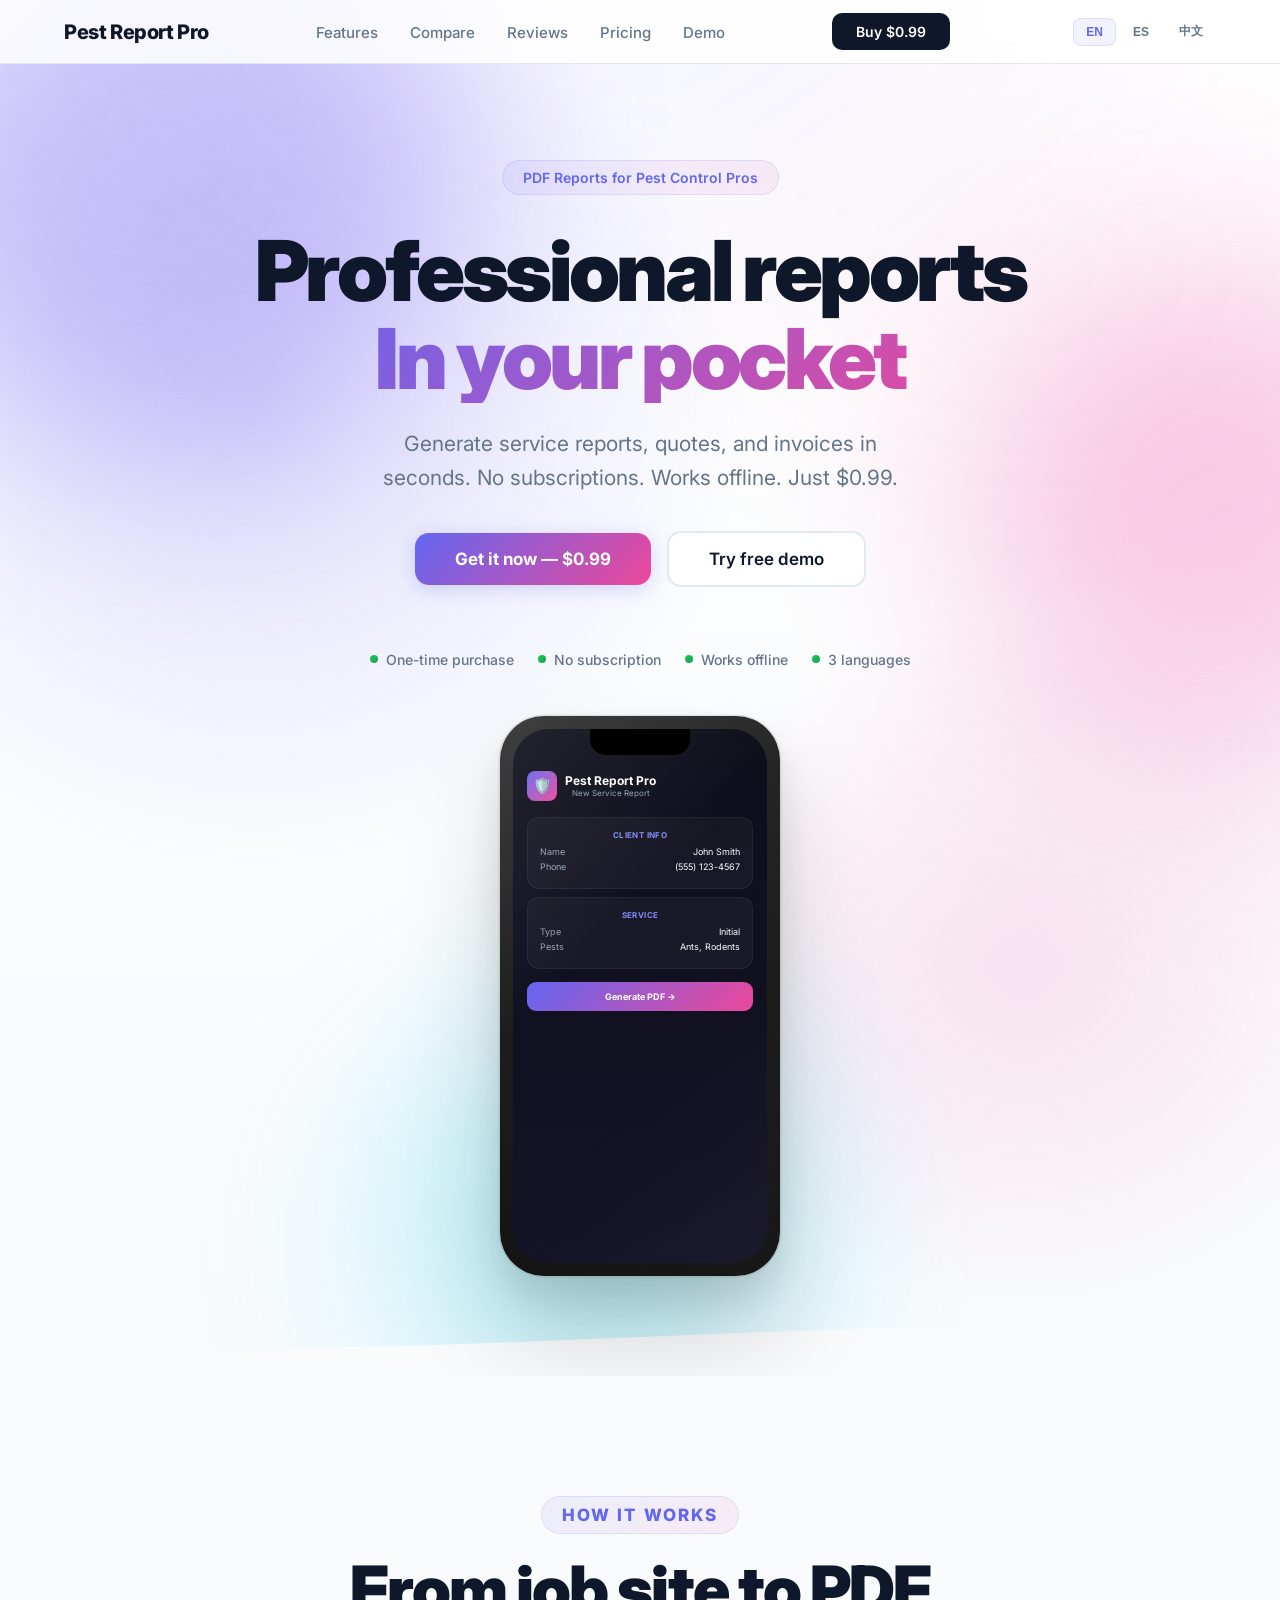
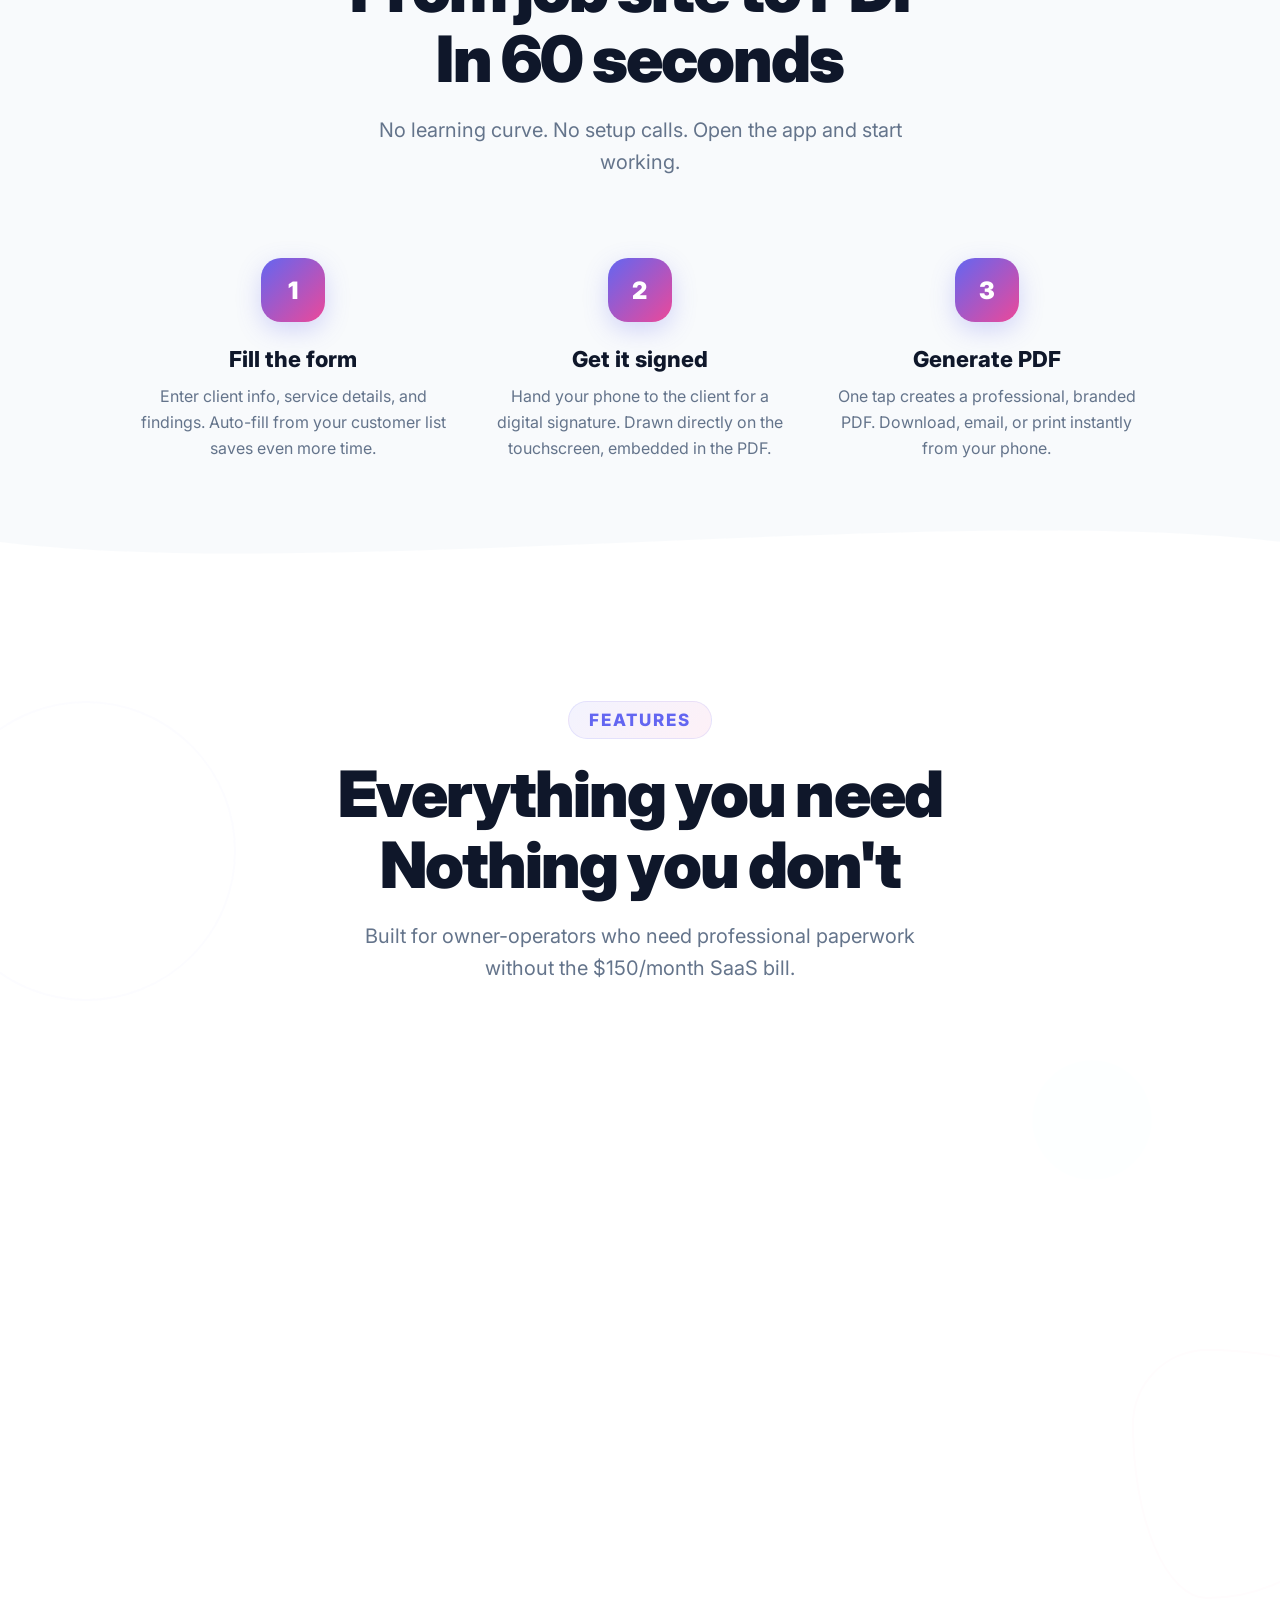
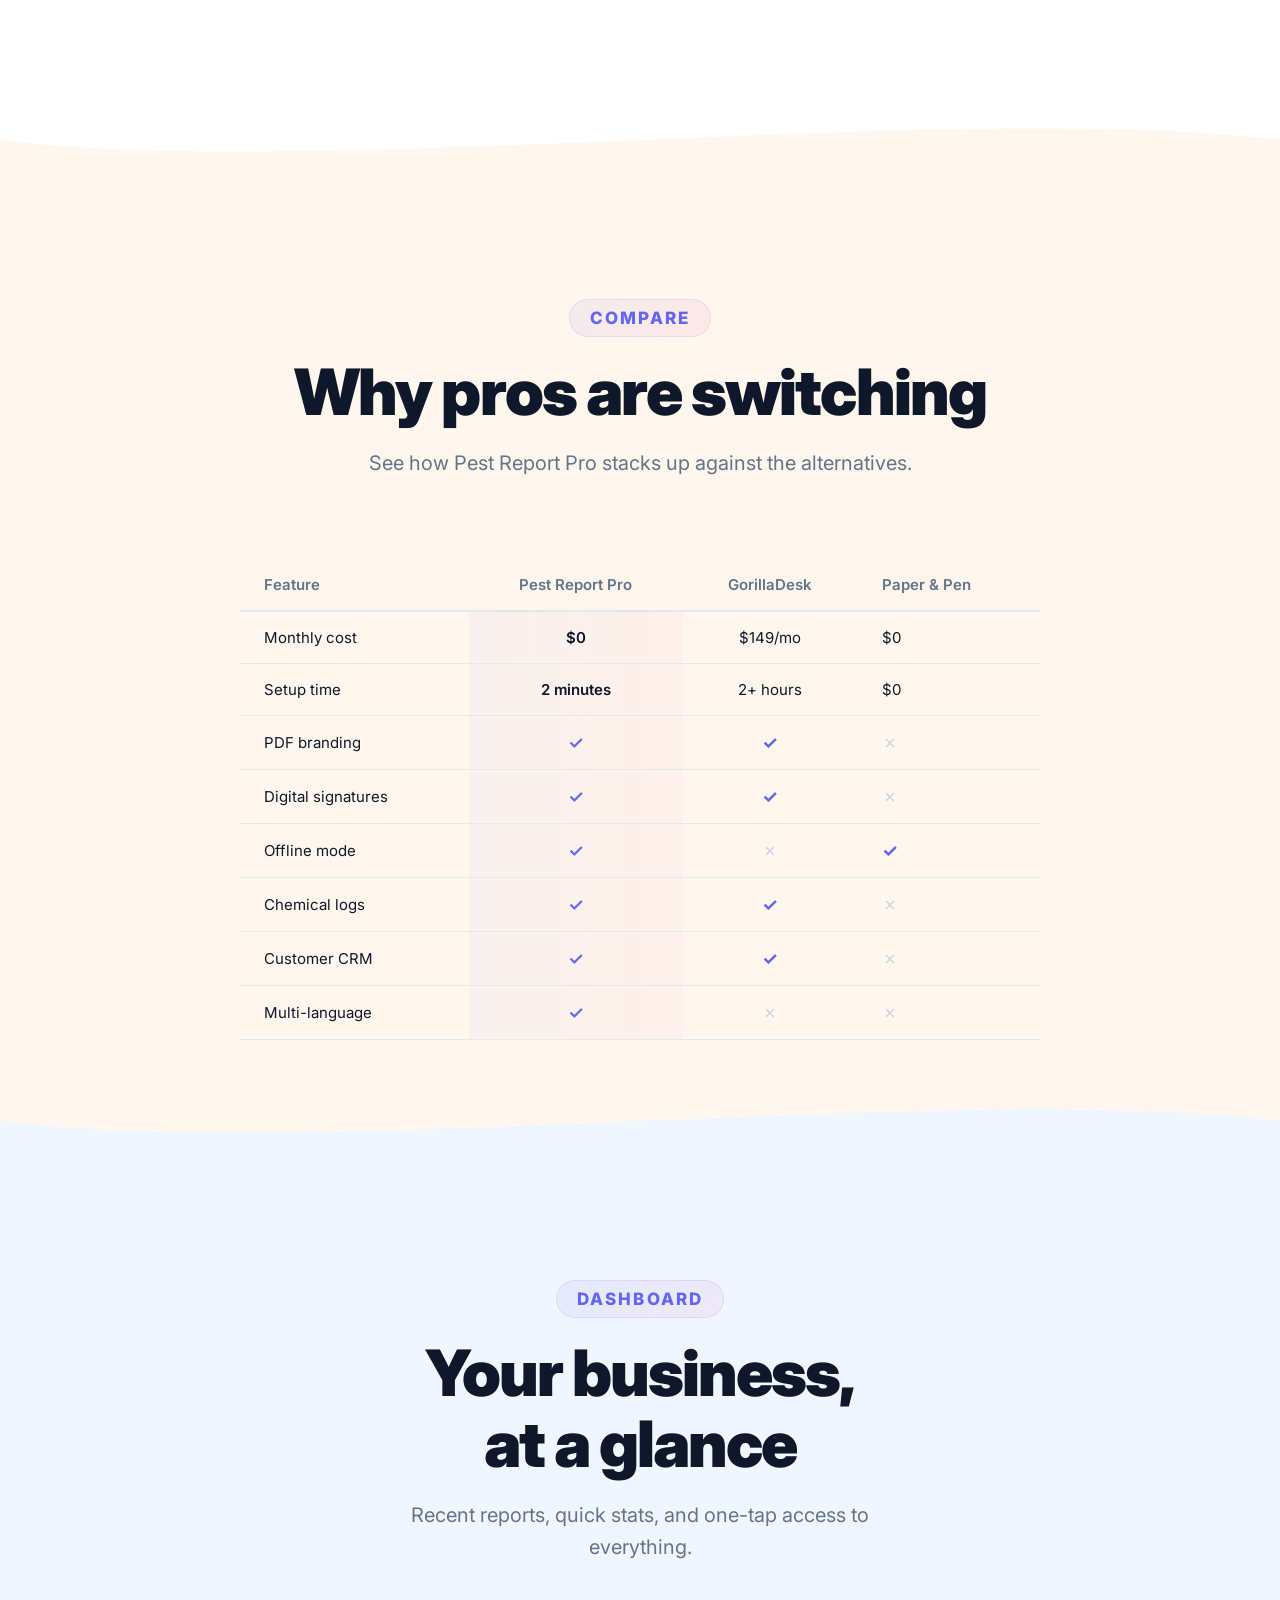
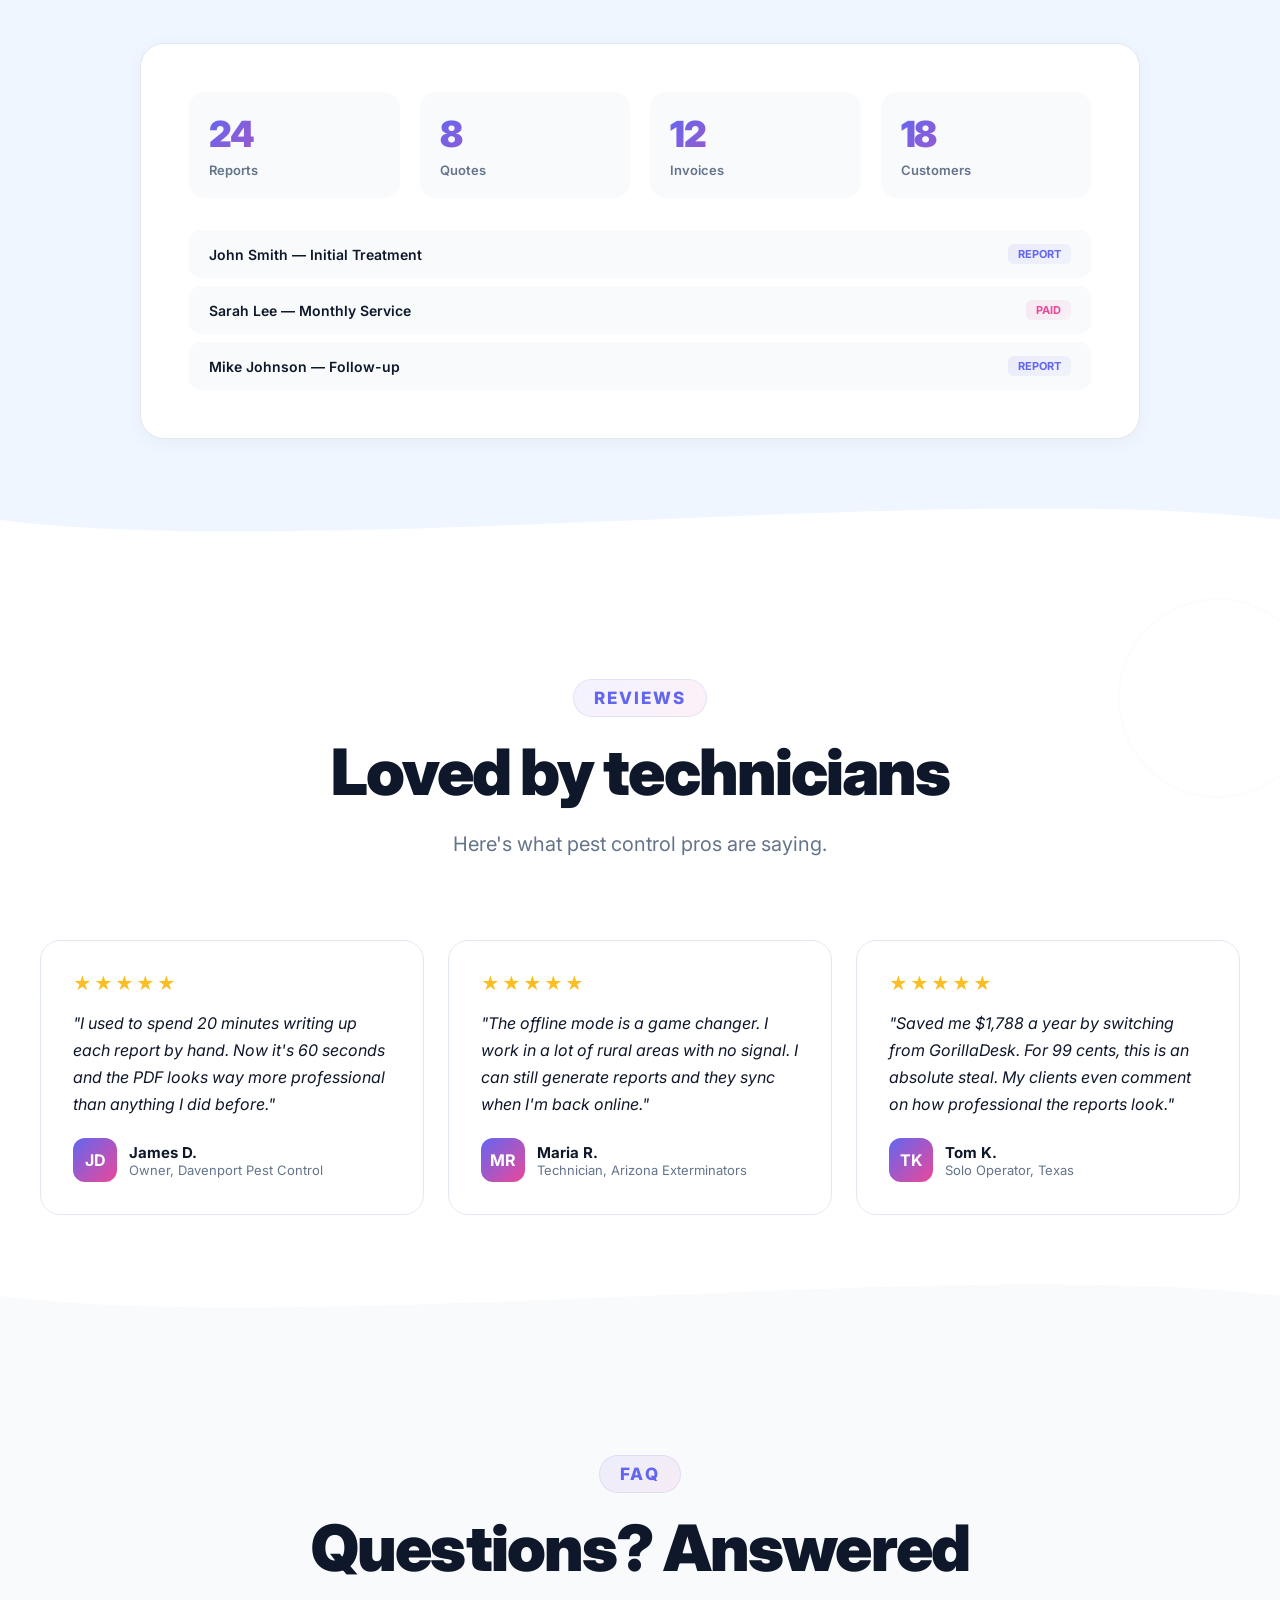
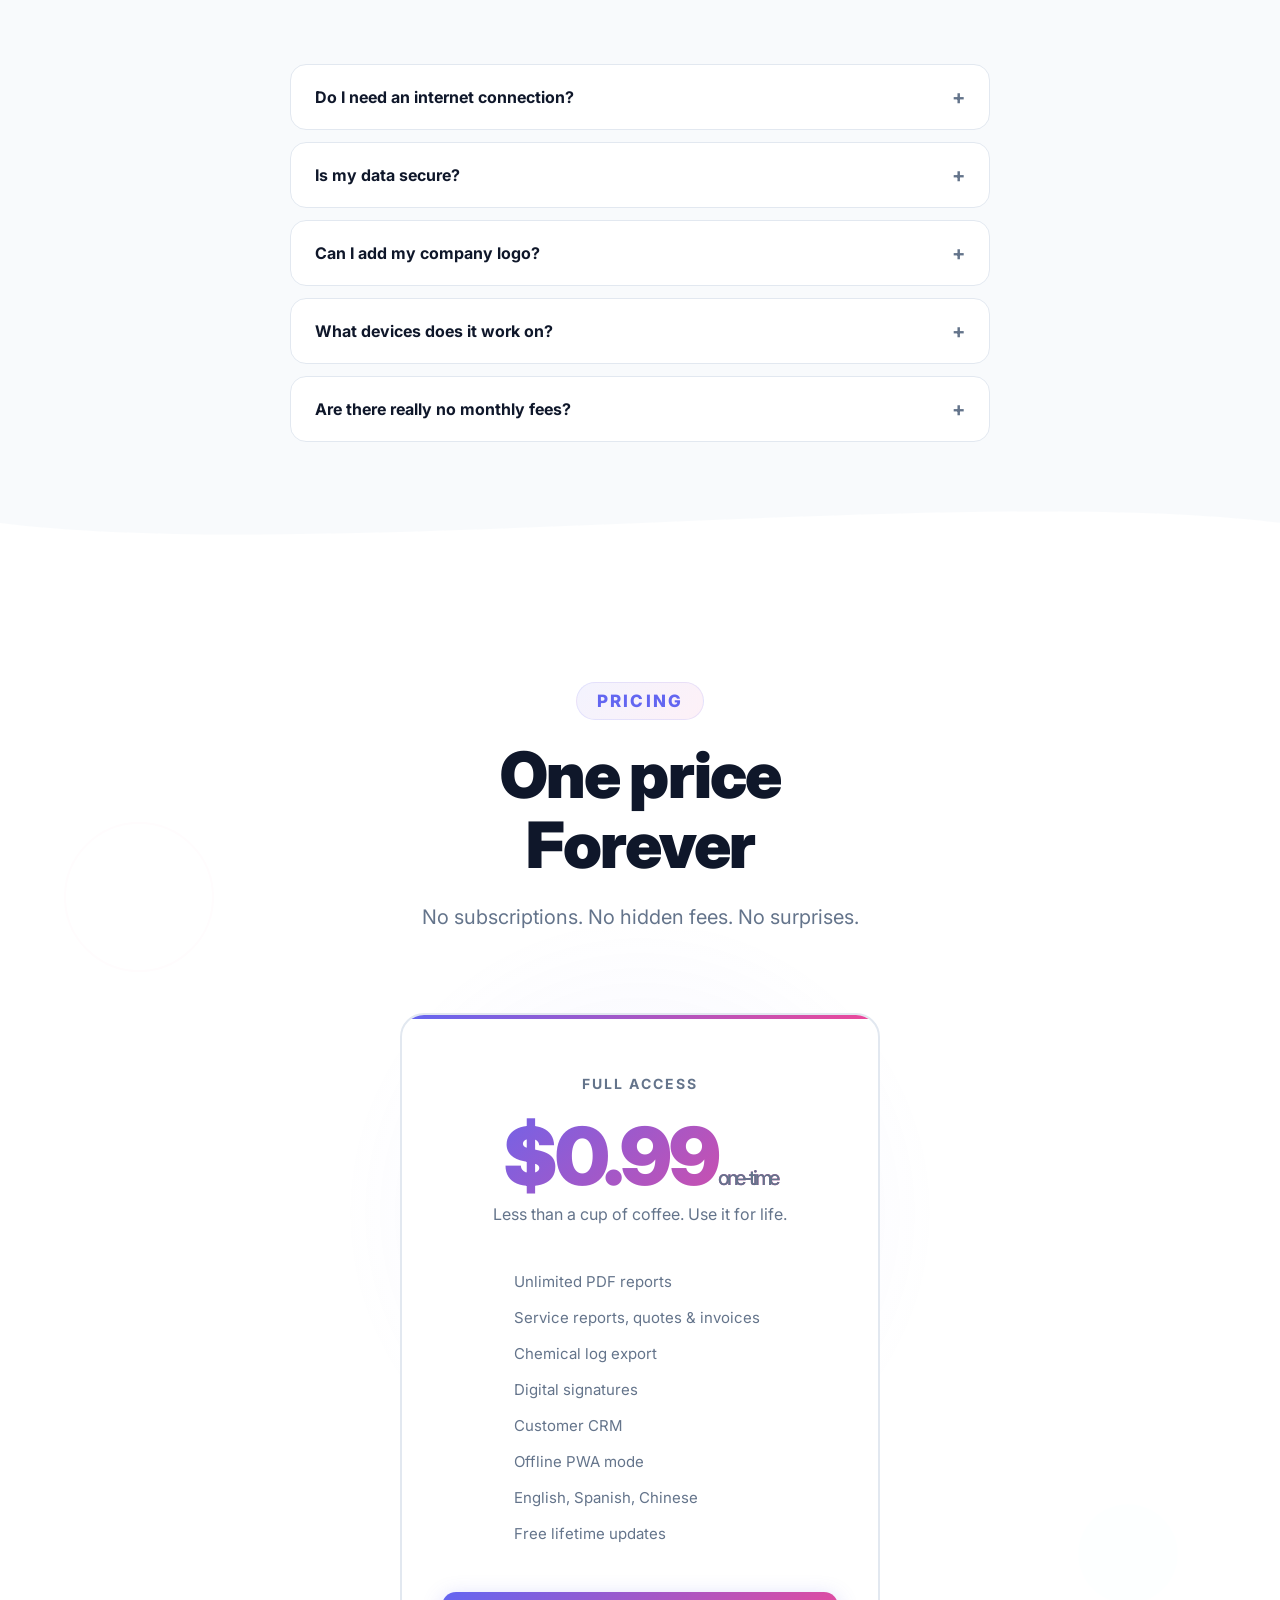
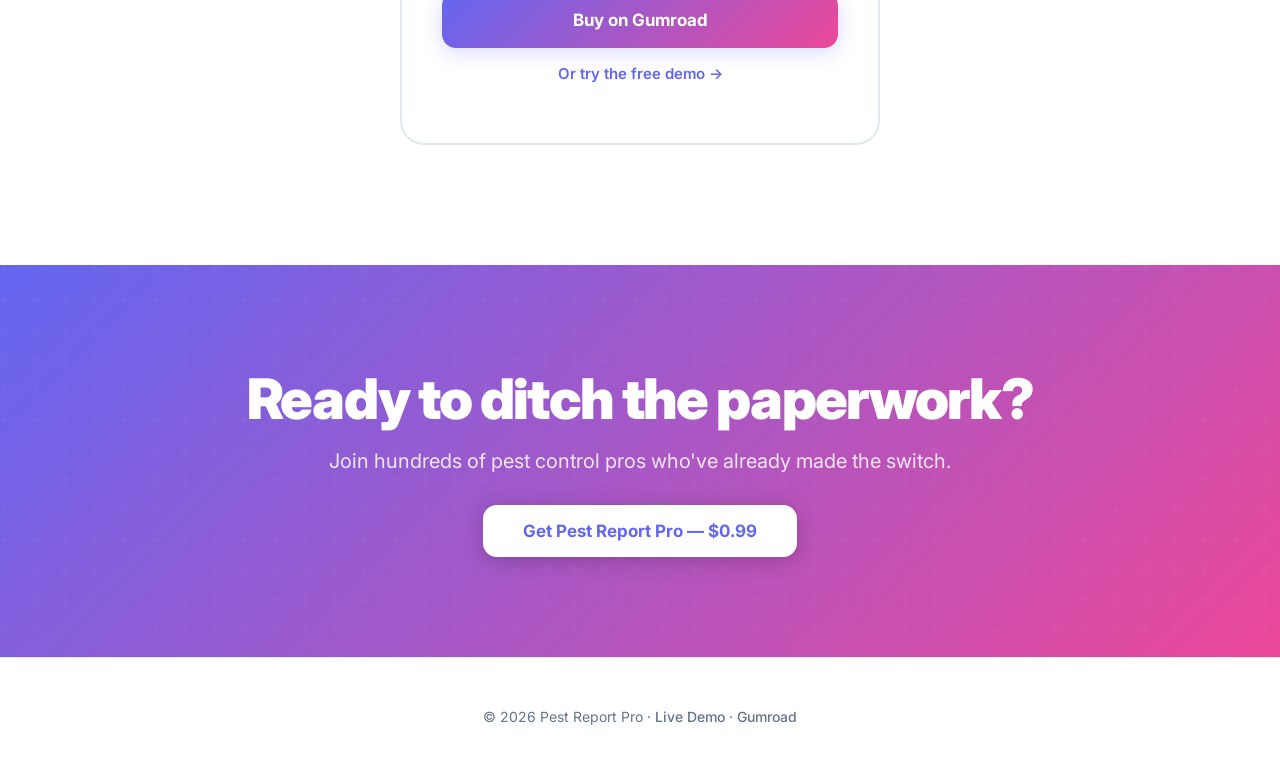
==== commit abbc8147: "feat(landing): update hero, nav, pricing, testimonials styling; add demo links; enhance backgrounds" ====
--- a/index.html
+++ b/index.html
@@ -28,6 +28,12 @@
     /* ===== SCROLL PROGRESS BAR ===== */
     .scroll-progress{position:fixed;top:0;left:0;height:3px;background:linear-gradient(90deg,var(--accent),var(--accent-2),var(--accent-3));z-index:10000;width:0%;transition:width .1s linear}
 
+    /* ===== GLOBAL GRID PATTERN ===== */
+    .grid-bg{position:fixed;inset:0;pointer-events:none;z-index:0;opacity:.45;background-image:linear-gradient(rgba(99,102,241,.06) 1px,transparent 1px),linear-gradient(90deg,rgba(99,102,241,.06) 1px,transparent 1px);background-size:48px 48px}
+
+    /* ===== FLOATING SHAPES ===== */
+    .float-shape{position:absolute;pointer-events:none;z-index:0;opacity:.15}
+
     /* ===== FLOATING ORBS - PARALLAX ===== */
     .orb{position:fixed;border-radius:50%;filter:blur(80px);pointer-events:none;z-index:0;opacity:.5;will-change:transform}
     .orb-1{width:500px;height:500px;background:radial-gradient(circle,rgba(99,102,241,.15),transparent 60%);top:-5%;left:-5%}
@@ -52,7 +58,15 @@
     .lang-btn.active{color:var(--accent);background:rgba(99,102,241,.08);border-color:rgba(99,102,241,.15)}
 
     /* ===== HERO ===== */
-    .hero{position:relative;min-height:100vh;display:flex;flex-direction:column;align-items:center;justify-content:center;text-align:center;padding:160px 24px 80px;overflow:hidden;background:linear-gradient(180deg,#fff 0%,var(--bg-alt) 100%)}
+    .hero{position:relative;min-height:100vh;display:flex;flex-direction:column;align-items:center;justify-content:center;text-align:center;padding:160px 24px 100px;overflow:hidden;background:linear-gradient(180deg,#fff 0%,var(--bg-alt) 100%)}
+    .hero-mesh{position:absolute;inset:0;pointer-events:none;z-index:0;background:radial-gradient(ellipse 70% 60% at 20% 30%,rgba(99,102,241,.18) 0%,transparent 55%),radial-gradient(ellipse 60% 50% at 80% 70%,rgba(236,72,153,.14) 0%,transparent 50%),radial-gradient(ellipse 50% 50% at 50% 85%,rgba(34,211,238,.12) 0%,transparent 50%)}
+
+    /* Aurora blobs */
+    .aurora-wrap{position:absolute;inset:0;pointer-events:none;z-index:0;overflow:hidden}
+    .aurora-blob{position:absolute;border-radius:50%;filter:blur(100px);opacity:.35;will-change:transform}
+    .aurora-blob-1{width:600px;height:600px;background:linear-gradient(135deg,#6366f1,#8b5cf6);top:-10%;left:-10%;opacity:.35}
+    .aurora-blob-2{width:500px;height:500px;background:linear-gradient(135deg,#ec4899,#f472b6);top:20%;right:-15%;opacity:.3}
+    .aurora-blob-3{width:400px;height:400px;background:linear-gradient(135deg,#22d3ee,#67e8f9);bottom:-5%;left:30%;opacity:.25}
     .hero-decoration{position:absolute;top:0;left:0;right:0;height:100%;background:radial-gradient(ellipse 80% 50% at 50% 0%,rgba(99,102,241,.06) 0%,transparent 60%),radial-gradient(ellipse 60% 40% at 80% 20%,rgba(236,72,153,.04) 0%,transparent 60%);pointer-events:none}
     .hero-content{position:relative;z-index:2;max-width:900px}
     .hero-badge{display:inline-flex;align-items:center;gap:8px;padding:8px 20px;border-radius:100px;background:linear-gradient(135deg,rgba(99,102,241,.08),rgba(236,72,153,.08));border:1px solid rgba(99,102,241,.12);font-size:14px;font-weight:600;color:var(--accent);margin-bottom:32px;opacity:0;transform:translateY(20px);animation:fadeUp 1s .2s forwards}
@@ -69,9 +83,9 @@
     .btn-ghost:hover{border-color:var(--accent);color:var(--accent)}
 
     /* Trust badges */
-    .trust-bar{margin-top:64px;display:flex;flex-wrap:wrap;align-items:center;justify-content:center;gap:32px;opacity:0;animation:fadeUp 1s 1.1s forwards}
-    .trust-item{display:flex;align-items:center;gap:8px;color:var(--muted);font-size:14px;font-weight:500}
-    .trust-dot{width:8px;height:8px;border-radius:50%;background:linear-gradient(135deg,#22c55e,#16a34a)}
+    .trust-bar{margin-top:64px;display:flex;flex-wrap:nowrap;align-items:center;justify-content:center;gap:24px;opacity:0;animation:fadeUp 1s 1.1s forwards}
+    .trust-item{display:flex;align-items:center;gap:8px;color:var(--muted);font-size:14px;font-weight:500;white-space:nowrap}
+    .trust-dot{width:8px;height:8px;border-radius:50%;background:linear-gradient(135deg,#22c55e,#16a34a);flex-shrink:0}
 
     /* Phone */
     .phone-wrap{position:relative;margin-top:48px;z-index:2;perspective:1200px;opacity:0;transform:translateY(60px);animation:fadeUp 1.4s 1s forwards}
@@ -90,6 +104,13 @@
     .sc-row span:first-child{color:#94a3b8}
     .sc-btn{width:100%;padding:9px;border-radius:9px;background:linear-gradient(135deg,#6366f1,#ec4899);color:#fff;font-size:9px;font-weight:700;text-align:center;margin-top:5px}
 
+    /* ===== WAVE DIVIDERS ===== */
+    .wave-divider{position:absolute;left:0;right:0;width:100%;overflow:hidden;line-height:0;z-index:1}
+    .wave-divider svg{position:relative;display:block;width:calc(100% + 1.3px);height:80px}
+    .wave-top{top:-1px;transform:rotate(180deg)}
+    .wave-bottom{bottom:-1px}
+    .wave-divider .shape-fill{fill:var(--wave-fill,#fff)}
+
     /* ===== SECTIONS ===== */
     .section{position:relative;padding:120px 24px;transition:background-color .8s ease}
     .container{max-width:1200px;margin:0 auto}
@@ -109,12 +130,12 @@
 
     /* ===== FEATURE GRID ===== */
     .feature-grid{display:grid;grid-template-columns:repeat(auto-fit,minmax(340px,1fr));gap:24px}
-    .f-card{background:#fff;border:1px solid var(--border);border-radius:20px;padding:40px;transition:all .4s cubic-bezier(.16,1,.3,1);position:relative;overflow:hidden;opacity:0;transform:translateY(40px)}
+    .f-card{background:#fff;border:1px solid var(--border);border-radius:20px;padding:40px;text-align:center;transition:all .4s cubic-bezier(.16,1,.3,1);position:relative;overflow:hidden;opacity:0;transform:translateY(40px)}
     .f-card.visible{opacity:1;transform:translateY(0)}
     .f-card:hover{transform:translateY(-8px);box-shadow:0 20px 60px rgba(0,0,0,.08);border-color:transparent}
     .f-card::after{content:'';position:absolute;top:0;left:0;right:0;height:3px;background:linear-gradient(90deg,var(--accent),var(--accent-2));transform:scaleX(0);transition:transform .5s cubic-bezier(.16,1,.3,1)}
     .f-card:hover::after{transform:scaleX(1)}
-    .f-icon{width:52px;height:52px;border-radius:14px;background:linear-gradient(135deg,var(--accent),var(--accent-2));display:flex;align-items:center;justify-content:center;font-size:24px;color:#fff;margin-bottom:24px;box-shadow:0 8px 20px rgba(99,102,241,.2)}
+    .f-icon{width:52px;height:52px;border-radius:14px;background:linear-gradient(135deg,var(--accent),var(--accent-2));display:flex;align-items:center;justify-content:center;font-size:24px;color:#fff;margin:0 auto 24px;box-shadow:0 8px 20px rgba(99,102,241,.2)}
     .f-card h3{font-size:22px;font-weight:800;margin-bottom:12px;letter-spacing:-0.02em}
     .f-card p{color:var(--muted);font-size:16px;line-height:1.6}
 
@@ -204,6 +225,7 @@
     /* ===== RESPONSIVE ===== */
     @media(max-width:768px){
       .nav-links{display:none}
+      .nav-cta{padding:6px 14px;font-size:12px}
       .hero{padding:120px 20px 60px}
       .phone{width:260px;height:520px}
       .steps{grid-template-columns:1fr}
@@ -213,6 +235,10 @@
       .compare-table{font-size:13px}
       .compare-table th,.compare-table td{padding:12px 16px}
       .section{padding:80px 20px}
+      .wave-divider svg{height:40px}
+      .trust-bar{gap:12px}
+      .trust-item{font-size:12px;gap:6px}
+      .trust-dot{width:6px;height:6px}
     }
   </style>
 </head>
@@ -220,6 +246,9 @@
 
   <!-- Scroll Progress -->
   <div class="scroll-progress" id="scrollProgress"></div>
+
+  <!-- Global grid pattern -->
+  <div class="grid-bg"></div>
 
   <!-- Floating Orbs -->
   <div class="orb orb-1" data-speed="0.2"></div>
@@ -237,6 +266,7 @@
         <li><a href="#compare" data-i18n="navCompare">Compare</a></li>
         <li><a href="#testimonials" data-i18n="navReviews">Reviews</a></li>
         <li><a href="#pricing" data-i18n="navPricing">Pricing</a></li>
+        <li><a href="./app.html" data-i18n="navDemo">Demo</a></li>
       </ul>
       <a href="https://fateecho.gumroad.com/l/pest-report-pro" class="nav-cta" target="_blank" data-i18n="navBuy">Buy $0.99</a>
       <div class="lang-switch">
@@ -249,6 +279,12 @@
 
   <!-- HERO -->
   <section class="hero" id="hero">
+    <div class="aurora-wrap">
+      <div class="aurora-blob aurora-blob-1"></div>
+      <div class="aurora-blob aurora-blob-2"></div>
+      <div class="aurora-blob aurora-blob-3"></div>
+    </div>
+    <div class="hero-mesh"></div>
     <div class="hero-decoration"></div>
     <div class="hero-content">
       <div class="hero-badge" data-i18n="heroBadge">PDF Reports for Pest Control Pros</div>
@@ -259,7 +295,7 @@
       <p class="hero-desc" data-i18n="heroDesc">Generate service reports, quotes, and invoices in seconds. No subscriptions. Works offline. Just $0.99.</p>
       <div class="hero-cta">
         <a href="https://fateecho.gumroad.com/l/pest-report-pro" class="btn-main" target="_blank" data-i18n="heroCta1">Get it now — $0.99</a>
-        <a href="#features" class="btn-ghost" data-i18n="heroCta2">See features</a>
+        <a href="./app.html" class="btn-ghost" data-i18n="heroCta2">Try free demo</a>
       </div>
     </div>
 
@@ -294,6 +330,7 @@
         </div>
       </div>
     </div>
+    <div class="wave-divider wave-bottom" style="color:var(--bg-alt)"><svg viewBox="0 0 1440 60" preserveAspectRatio="none"><path d="M0,30 C360,60 1080,0 1440,30 L1440,60 L0,60 Z" fill="currentColor"/></svg></div>
   </section>
 
   <!-- HOW IT WORKS -->
@@ -324,10 +361,14 @@
         </div>
       </div>
     </div>
+    <div class="wave-divider wave-bottom" style="color:#fff"><svg viewBox="0 0 1440 60" preserveAspectRatio="none"><path d="M0,30 C360,60 1080,0 1440,30 L1440,60 L0,60 Z" fill="currentColor"/></svg></div>
   </section>
 
   <!-- FEATURES -->
-  <section class="section" id="features">
+  <section class="section" id="features" style="position:relative;overflow:hidden">
+    <div class="float-shape" style="top:10%;left:-5%;width:300px;height:300px;border:2px solid rgba(99,102,241,.12);border-radius:50%"></div>
+    <div class="float-shape" style="bottom:15%;right:-8%;width:250px;height:250px;border:2px solid rgba(236,72,153,.1);border-radius:30% 70% 70% 30%/30% 30% 70% 70%"></div>
+    <div class="float-shape" style="top:40%;right:10%;width:120px;height:120px;background:rgba(34,211,238,.06);border-radius:50%"></div>
     <div class="container">
       <div class="sec-header scroll-reveal">
         <div class="sec-label" data-i18n="featLabel">Features</div>
@@ -367,6 +408,7 @@
         </div>
       </div>
     </div>
+    <div class="wave-divider wave-bottom" style="color:var(--bg-warm)"><svg viewBox="0 0 1440 60" preserveAspectRatio="none"><path d="M0,30 C360,60 1080,0 1440,30 L1440,60 L0,60 Z" fill="currentColor"/></svg></div>
   </section>
 
   <!-- COMPARISON -->
@@ -400,6 +442,7 @@
         </table>
       </div>
     </div>
+    <div class="wave-divider wave-bottom" style="color:var(--bg-cool)"><svg viewBox="0 0 1440 60" preserveAspectRatio="none"><path d="M0,30 C360,60 1080,0 1440,30 L1440,60 L0,60 Z" fill="currentColor"/></svg></div>
   </section>
 
   <!-- DASHBOARD SHOWCASE -->
@@ -424,10 +467,13 @@
         </div>
       </div>
     </div>
+    <div class="wave-divider wave-bottom" style="color:#fff"><svg viewBox="0 0 1440 60" preserveAspectRatio="none"><path d="M0,30 C360,60 1080,0 1440,30 L1440,60 L0,60 Z" fill="currentColor"/></svg></div>
   </section>
 
   <!-- TESTIMONIALS -->
-  <section class="section" id="testimonials">
+  <section class="section" id="testimonials" style="position:relative;overflow:hidden">
+    <div class="float-shape" style="top:5%;right:-3%;width:200px;height:200px;border:2px solid rgba(99,102,241,.1);border-radius:50%"></div>
+    <div class="float-shape" style="bottom:10%;left:-5%;width:280px;height:280px;border:2px solid rgba(34,211,238,.08);border-radius:60% 40% 30% 70%/60% 30% 70% 40%"></div>
     <div class="container">
       <div class="sec-header scroll-reveal">
         <div class="sec-label" data-i18n="reviewLabel">Reviews</div>
@@ -461,6 +507,7 @@
         </div>
       </div>
     </div>
+    <div class="wave-divider wave-bottom" style="color:var(--bg-alt)"><svg viewBox="0 0 1440 60" preserveAspectRatio="none"><path d="M0,30 C360,60 1080,0 1440,30 L1440,60 L0,60 Z" fill="currentColor"/></svg></div>
   </section>
 
   <!-- FAQ -->
@@ -508,10 +555,14 @@
         </div>
       </div>
     </div>
+    <div class="wave-divider wave-bottom" style="color:#fff"><svg viewBox="0 0 1440 60" preserveAspectRatio="none"><path d="M0,30 C360,60 1080,0 1440,30 L1440,60 L0,60 Z" fill="currentColor"/></svg></div>
   </section>
 
   <!-- PRICING -->
-  <section class="section pricing" id="pricing">
+  <section class="section pricing" id="pricing" style="position:relative;overflow:hidden">
+    <div style="position:absolute;top:50%;left:50%;transform:translate(-50%,-50%);width:600px;height:600px;background:radial-gradient(circle,rgba(99,102,241,.08) 0%,transparent 70%);pointer-events:none;z-index:0"></div>
+    <div class="float-shape" style="top:20%;left:5%;width:150px;height:150px;border:2px solid rgba(236,72,153,.1);border-radius:50%"></div>
+    <div class="float-shape" style="bottom:20%;right:8%;width:100px;height:100px;background:rgba(34,211,238,.06);border-radius:50%"></div>
     <div class="container">
       <div class="sec-header scroll-reveal">
         <div class="sec-label" data-i18n="priceLabel">Pricing</div>
@@ -533,6 +584,7 @@
           <div data-i18n="priceFeat8">Free lifetime updates</div>
         </div>
         <a href="https://fateecho.gumroad.com/l/pest-report-pro" class="buy-btn" target="_blank" data-i18n="buyBtn">Buy on Gumroad</a>
+        <a href="./app.html" style="display:inline-block;margin-top:16px;color:var(--accent);font-size:15px;font-weight:600;text-decoration:none" data-i18n="tryDemo">Or try the free demo →</a>
       </div>
     </div>
   </section>
@@ -554,11 +606,11 @@
       currentLang:'en',
       dict:{
         en:{
-          navFeatures:'Features',navCompare:'Compare',navReviews:'Reviews',navPricing:'Pricing',navBuy:'Buy $0.99',
+          navFeatures:'Features',navCompare:'Compare',navReviews:'Reviews',navPricing:'Pricing',navBuy:'Buy $0.99',navDemo:'Demo',
           heroBadge:'PDF Reports for Pest Control Pros',
           heroLine1:'Professional reports',heroLine2:'In your pocket',
           heroDesc:'Generate service reports, quotes, and invoices in seconds. No subscriptions. Works offline. Just $0.99.',
-          heroCta1:'Get it now — $0.99',heroCta2:'See features',
+          heroCta1:'Get it now — $0.99',heroCta2:'Try free demo',
           trust1:'One-time purchase',trust2:'No subscription',trust3:'Works offline',trust4:'3 languages',
           howLabel:'How It Works',howTitle1:'From job site to PDF',howTitle2:'In 60 seconds',howDesc:'No learning curve. No setup calls. Open the app and start working.',
           step1Title:'Fill the form',step1Desc:'Enter client info, service details, and findings. Auto-fill from your customer list saves even more time.',
@@ -592,16 +644,16 @@
           priceLabel:'Pricing',priceTitle1:'One price',priceTitle2:'Forever',priceDesc:'No subscriptions. No hidden fees. No surprises.',
           pricePlan:'Full Access',priceNote:'Less than a cup of coffee. Use it for life.',
           priceFeat1:'Unlimited PDF reports',priceFeat2:'Service reports, quotes & invoices',priceFeat3:'Chemical log export',priceFeat4:'Digital signatures',priceFeat5:'Customer CRM',priceFeat6:'Offline PWA mode',priceFeat7:'English, Spanish, Chinese',priceFeat8:'Free lifetime updates',
-          buyBtn:'Buy on Gumroad',
+          buyBtn:'Buy on Gumroad',tryDemo:'Or try the free demo →',
           ctaTitle:'Ready to ditch the paperwork?',ctaDesc:'Join hundreds of pest control pros who\'ve already made the switch.',ctaBtn:'Get Pest Report Pro — $0.99',
           footerCopy:'© 2026 Pest Report Pro',footerDemo:'Live Demo',footerGumroad:'Gumroad'
         },
         es:{
-          navFeatures:'Funciones',navCompare:'Comparar',navReviews:'Opiniones',navPricing:'Precios',navBuy:'Comprar $0.99',
+          navFeatures:'Funciones',navCompare:'Comparar',navReviews:'Opiniones',navPricing:'Precios',navBuy:'Comprar $0.99',navDemo:'Demo',
           heroBadge:'Informes PDF para Control de Plagas',
           heroLine1:'Informes profesionales',heroLine2:'En tu bolsillo',
           heroDesc:'Genera informes de servicio, presupuestos y facturas en segundos. Sin suscripciones. Funciona sin conexión. Solo $0.99.',
-          heroCta1:'Comprar ahora — $0.99',heroCta2:'Ver funciones',
+          heroCta1:'Comprar ahora — $0.99',heroCta2:'Probar demo gratis',
           trust1:'Compra única',trust2:'Sin suscripción',trust3:'Sin conexión',trust4:'3 idiomas',
           howLabel:'Cómo Funciona',howTitle1:'Del sitio al PDF',howTitle2:'En 60 segundos',howDesc:'Sin curva de aprendizaje. Sin llamadas de configuración. Abre la app y empieza a trabajar.',
           step1Title:'Completa el formulario',step1Desc:'Ingresa info del cliente, detalles del servicio y hallazgos. El autocompletado desde tu lista de clientes ahorra más tiempo.',
@@ -635,16 +687,16 @@
           priceLabel:'Precios',priceTitle1:'Un precio',priceTitle2:'Para siempre',priceDesc:'Sin suscripciones. Sin cargos ocultos. Sin sorpresas.',
           pricePlan:'Acceso Completo',priceNote:'Menos que una taza de café. Úsalo de por vida.',
           priceFeat1:'PDFs ilimitados',priceFeat2:'Informes, presupuestos y facturas',priceFeat3:'Exportar registro químico',priceFeat4:'Firmas digitales',priceFeat5:'CRM de clientes',priceFeat6:'Modo PWA sin conexión',priceFeat7:'Inglés, Español, Chino',priceFeat8:'Actualizaciones gratuitas de por vida',
-          buyBtn:'Comprar en Gumroad',
+          buyBtn:'Comprar en Gumroad',tryDemo:'O prueba la demo gratis →',
           ctaTitle:'¿Listo para dejar el papeleo?',ctaDesc:'Únete a cientos de profesionales que ya hicieron el cambio.',ctaBtn:'Obtener Pest Report Pro — $0.99',
           footerCopy:'© 2026 Pest Report Pro',footerDemo:'Demo',footerGumroad:'Gumroad'
         },
         zh:{
-          navFeatures:'功能',navCompare:'对比',navReviews:'评价',navPricing:'价格',navBuy:'购买 $0.99',
+          navFeatures:'功能',navCompare:'对比',navReviews:'评价',navPricing:'价格',navBuy:'购买 $0.99',navDemo:'演示',
           heroBadge:'害虫防治专业PDF报告',
           heroLine1:'专业的报告',heroLine2:'在你口袋里',
           heroDesc:'几秒钟生成服务报告、报价单和发票。无需订阅。离线可用。仅需 $0.99。',
-          heroCta1:'立即购买 — $0.99',heroCta2:'查看功能',
+          heroCta1:'立即购买 — $0.99',heroCta2:'免费试用',
           trust1:'一次性购买',trust2:'无订阅费',trust3:'离线可用',trust4:'3种语言',
           howLabel:'使用方法',howTitle1:'从工作现场到PDF',howTitle2:'只需60秒',howDesc:'无需学习曲线。无需设置电话。打开应用即可开始工作。',
           step1Title:'填写表单',step1Desc:'输入客户信息、服务详情和发现结果。从客户列表自动填充，节省更多时间。',
@@ -678,7 +730,7 @@
           priceLabel:'价格',priceTitle1:'一个价格',priceTitle2:'终身使用',priceDesc:'无订阅。无隐藏费用。无意外。',
           pricePlan:'完整权限',priceNote:'比一杯咖啡还便宜。终身使用。',
           priceFeat1:'无限PDF报告',priceFeat2:'服务报告、报价单和发票',priceFeat3:'化学品日志导出',priceFeat4:'数字签名',priceFeat5:'客户CRM',priceFeat6:'离线PWA模式',priceFeat7:'英文、西班牙文、中文',priceFeat8:'终身免费更新',
-          buyBtn:'在Gumroad购买',
+          buyBtn:'在Gumroad购买',tryDemo:'或免费试用 →',
           ctaTitle:'准备告别文书工作了吗？',ctaDesc:'加入已经切换的数百名害虫防治专业人士。',ctaBtn:'获取Pest Report Pro — $0.99',
           footerCopy:'© 2026 Pest Report Pro',footerDemo:'在线演示',footerGumroad:'Gumroad'
         }
@@ -709,12 +761,19 @@
       }
     };
 
-    // Phone 3D tilt
+    // Phone 3D tilt — desktop: mouse, mobile: gyroscope
     const phone=document.getElementById('phone');
     if(phone){
+      // Desktop: follow mouse
       document.addEventListener('mousemove',e=>{
         const r=phone.getBoundingClientRect(),cx=r.left+r.width/2,cy=r.top+r.height/2;
         phone.style.transform=`rotateX(${(e.clientY-cy)/30}deg) rotateY(${(cx-e.clientX)/30}deg)`;
+      });
+      // Mobile: follow device tilt
+      window.addEventListener('deviceorientation',e=>{
+        const beta=Math.max(-30,Math.min(30,e.beta||0)); // front/back tilt, clamp ±30°
+        const gamma=Math.max(-30,Math.min(30,e.gamma||0)); // left/right tilt, clamp ±30°
+        phone.style.transform=`rotateX(${-beta/2}deg) rotateY(${gamma/2}deg)`;
       });
     }
 
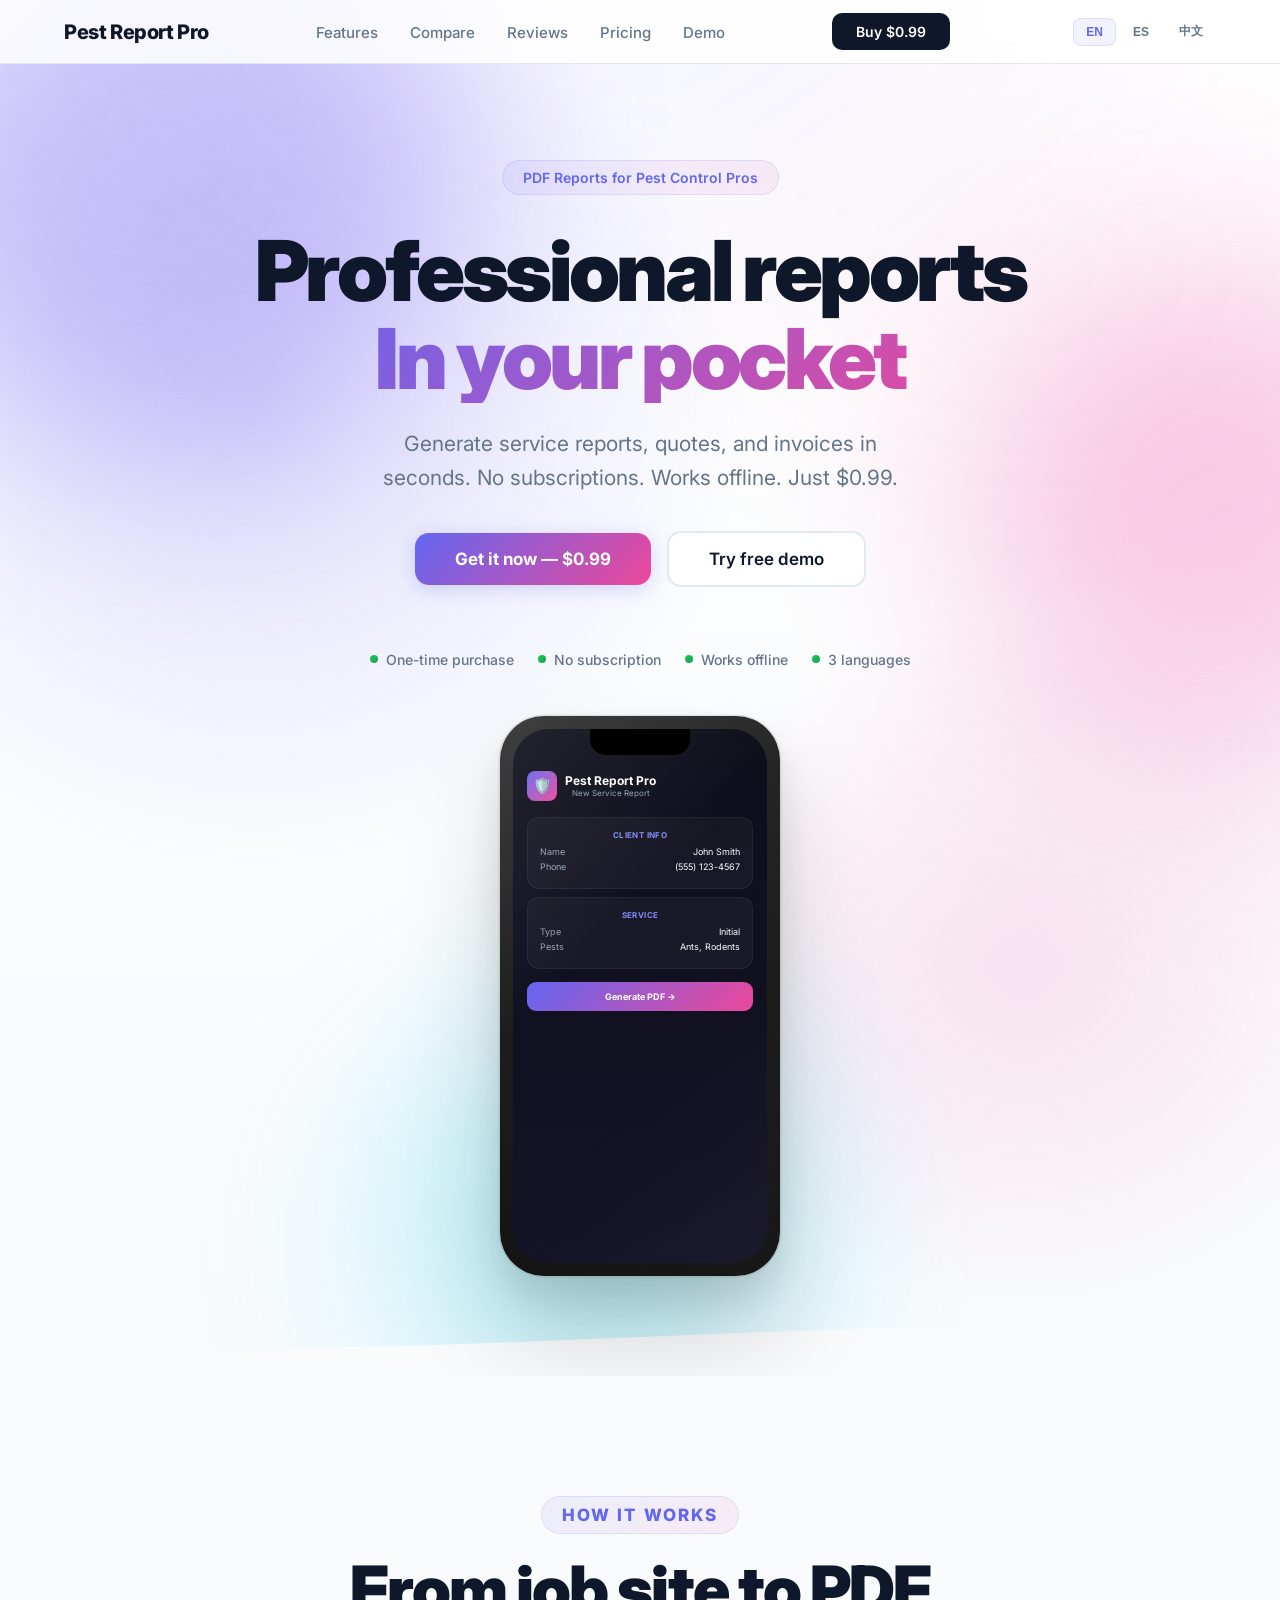
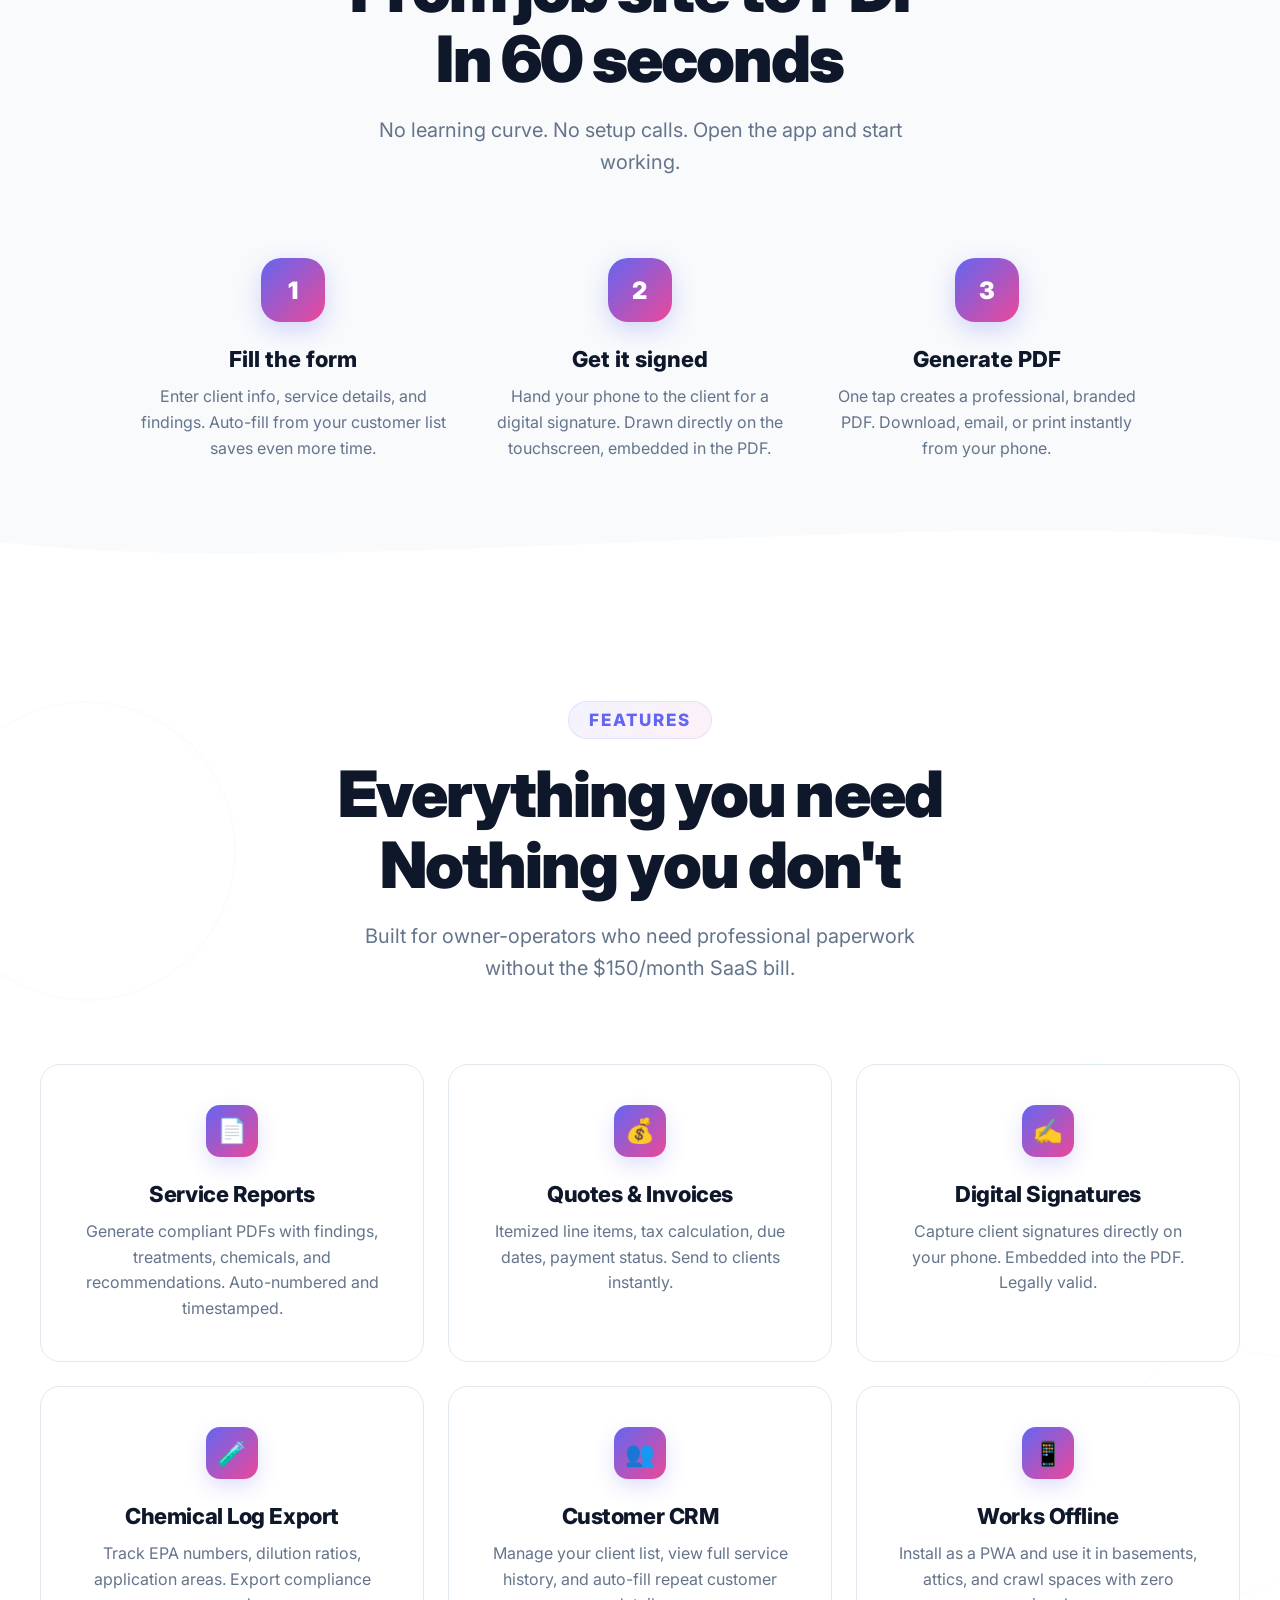
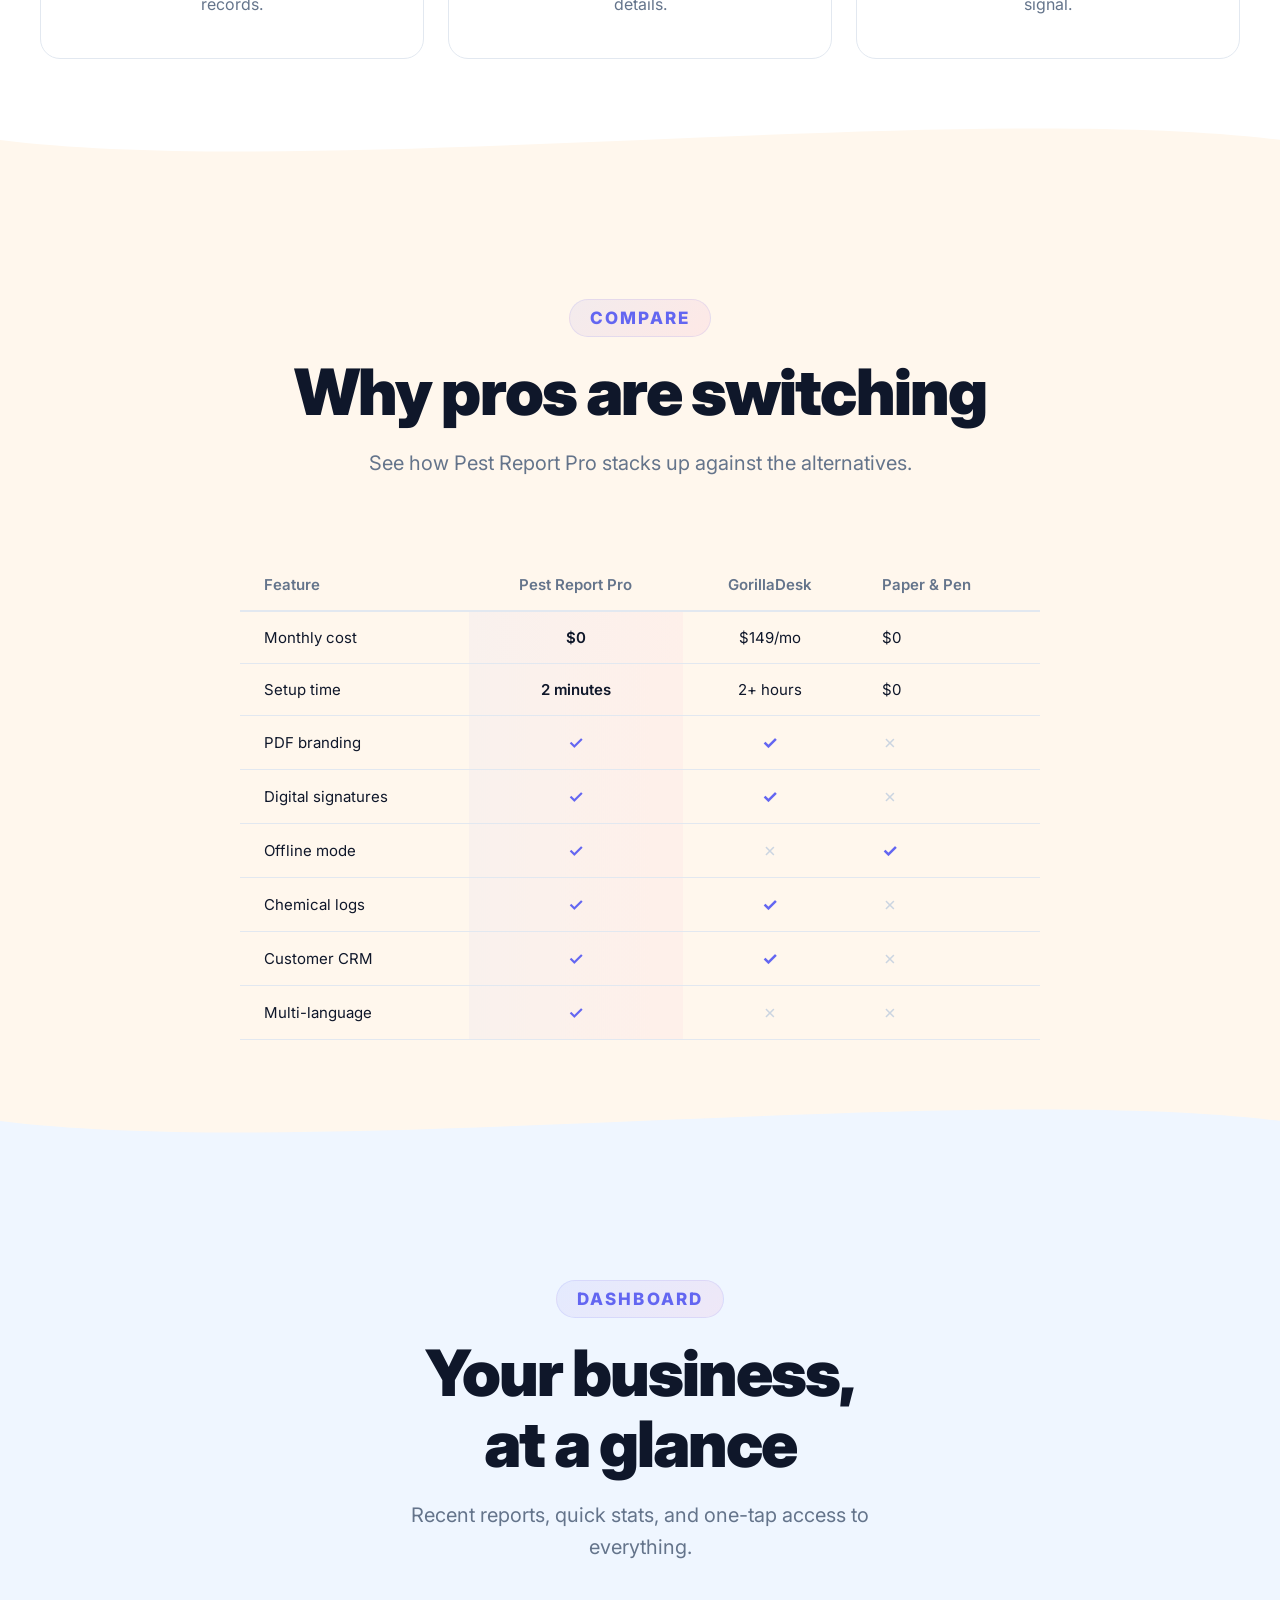
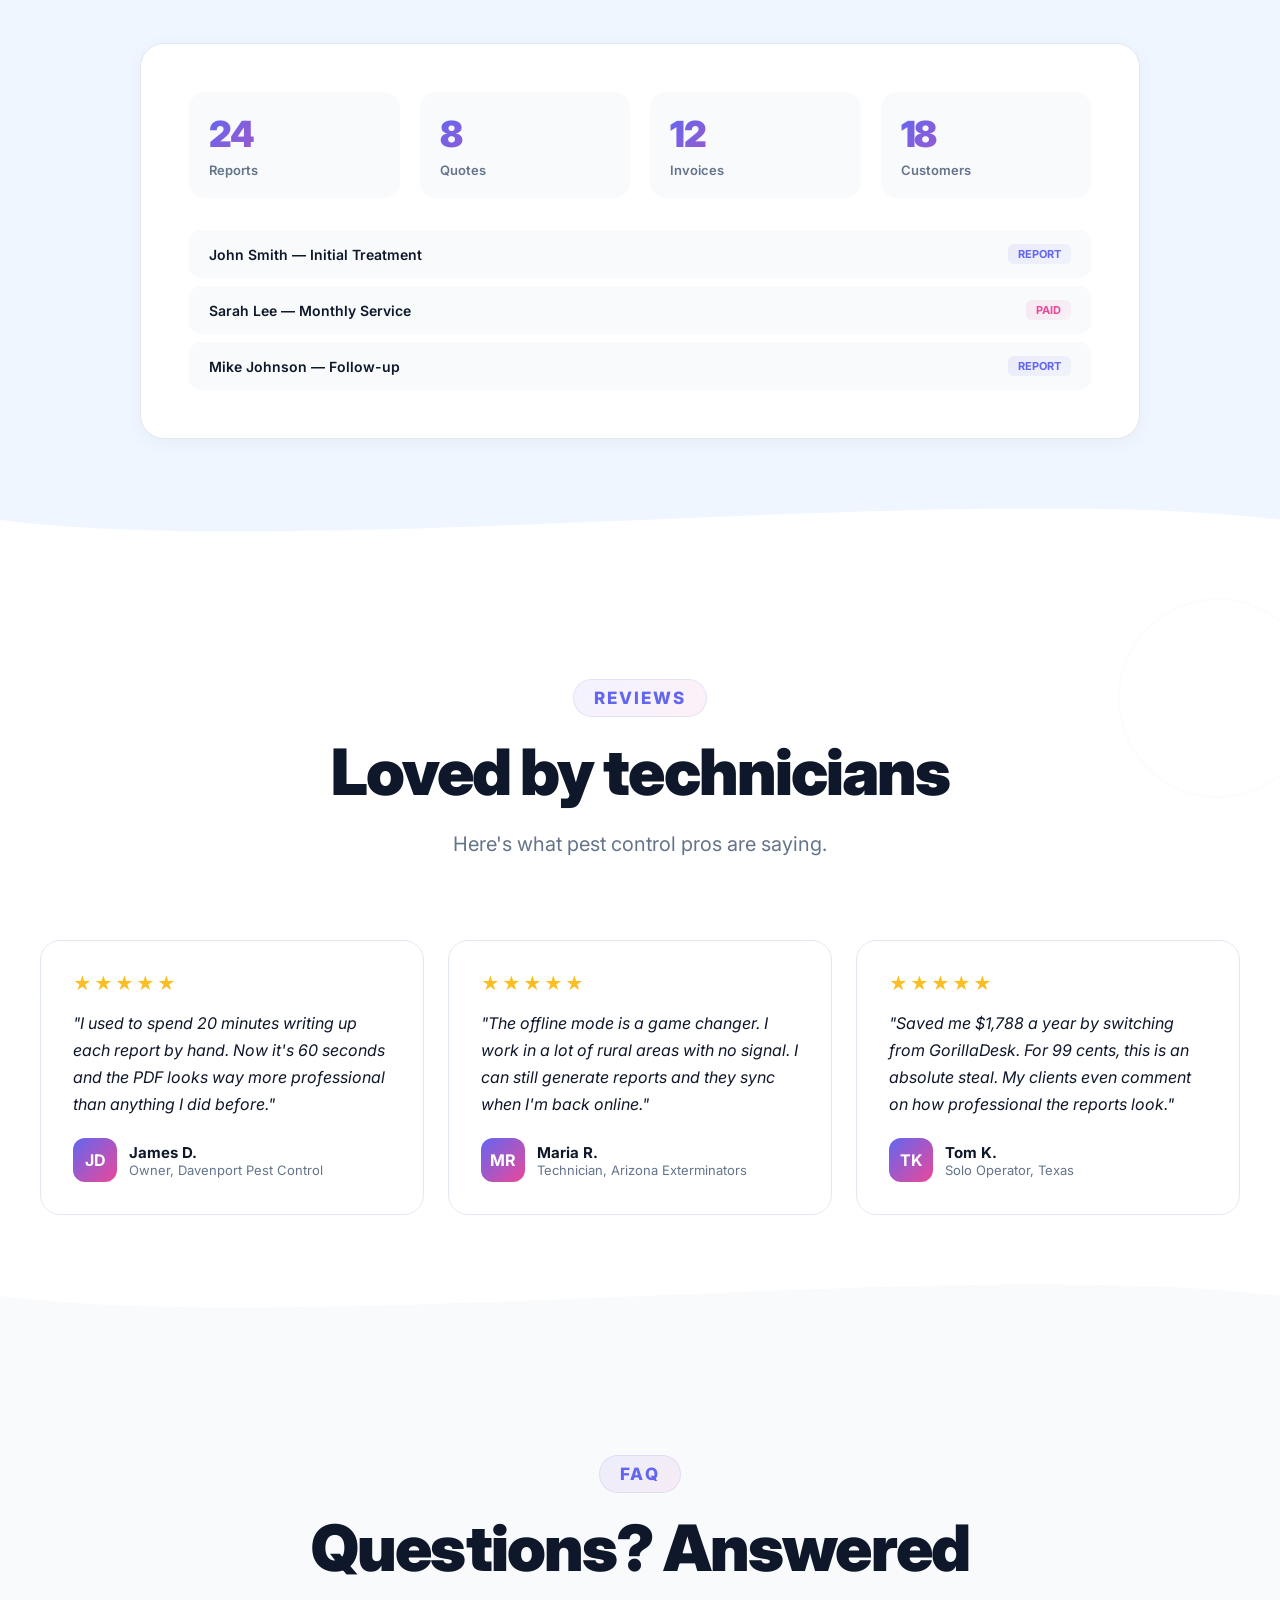
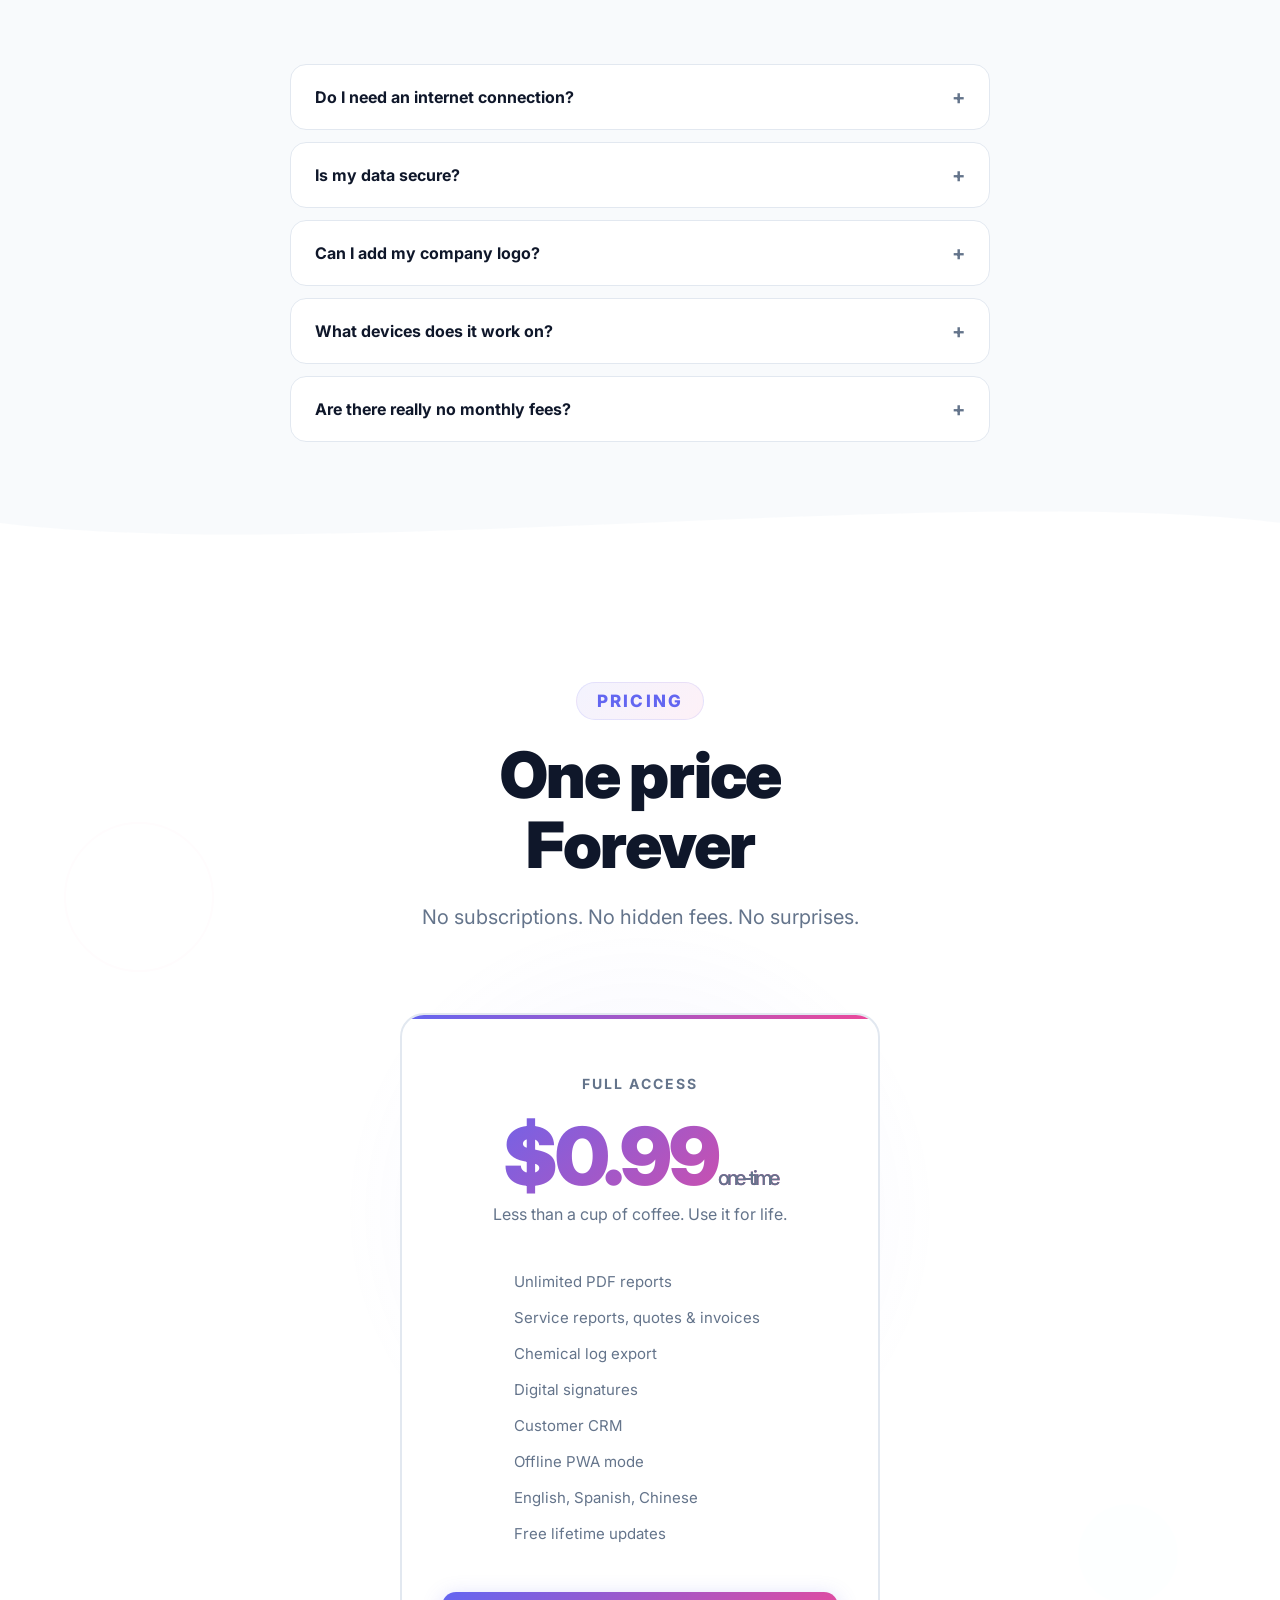
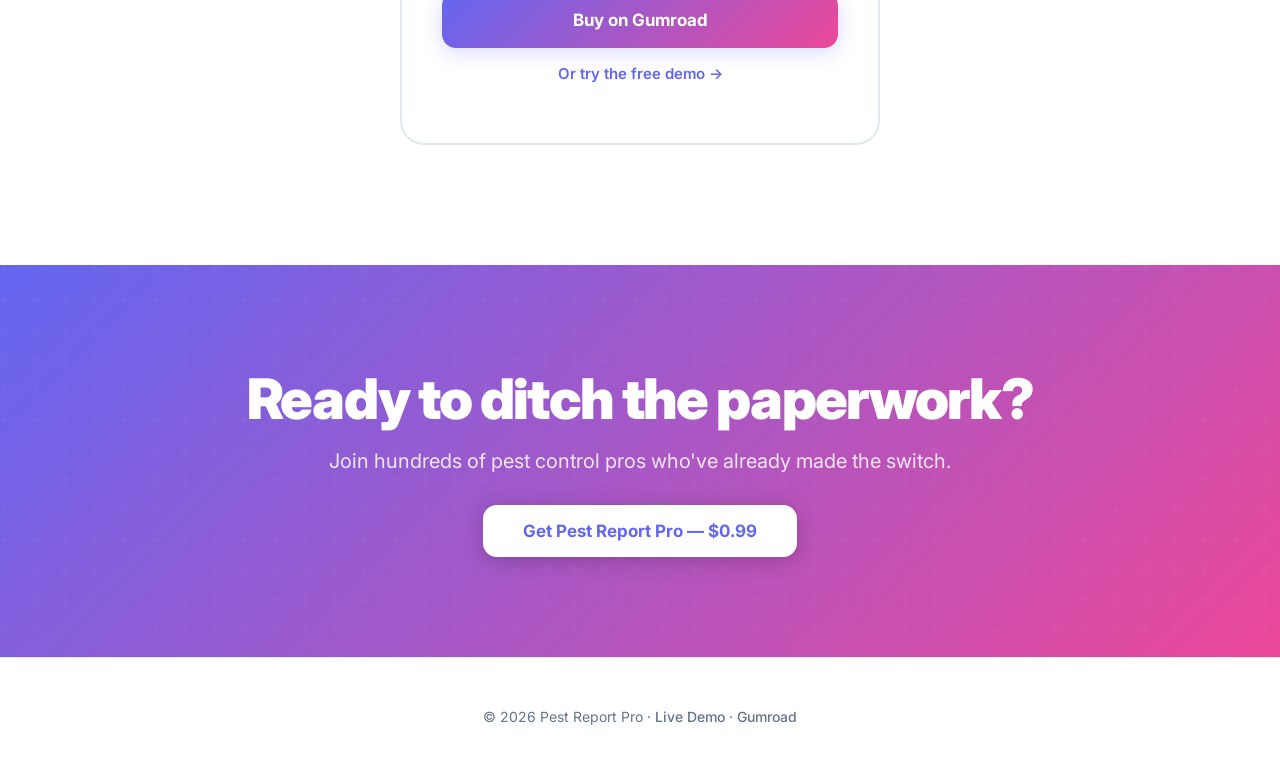
==== commit f6270de8: "fix(landing): remove touch drag, keep mouse + gyroscope only" ====
--- a/index.html
+++ b/index.html
@@ -769,11 +769,12 @@
         const r=phone.getBoundingClientRect(),cx=r.left+r.width/2,cy=r.top+r.height/2;
         phone.style.transform=`rotateX(${(e.clientY-cy)/30}deg) rotateY(${(cx-e.clientX)/30}deg)`;
       });
-      // Mobile: follow device tilt
+
+      // Mobile: device gyroscope
       window.addEventListener('deviceorientation',e=>{
-        const beta=Math.max(-30,Math.min(30,e.beta||0)); // front/back tilt, clamp ±30°
-        const gamma=Math.max(-30,Math.min(30,e.gamma||0)); // left/right tilt, clamp ±30°
-        phone.style.transform=`rotateX(${-beta/2}deg) rotateY(${gamma/2}deg)`;
+        const beta=Math.max(-45,Math.min(45,e.beta||0));
+        const gamma=Math.max(-45,Math.min(45,e.gamma||0));
+        phone.style.transform=`rotateX(${-beta/1.5}deg) rotateY(${gamma/1.5}deg)`;
       });
     }
 
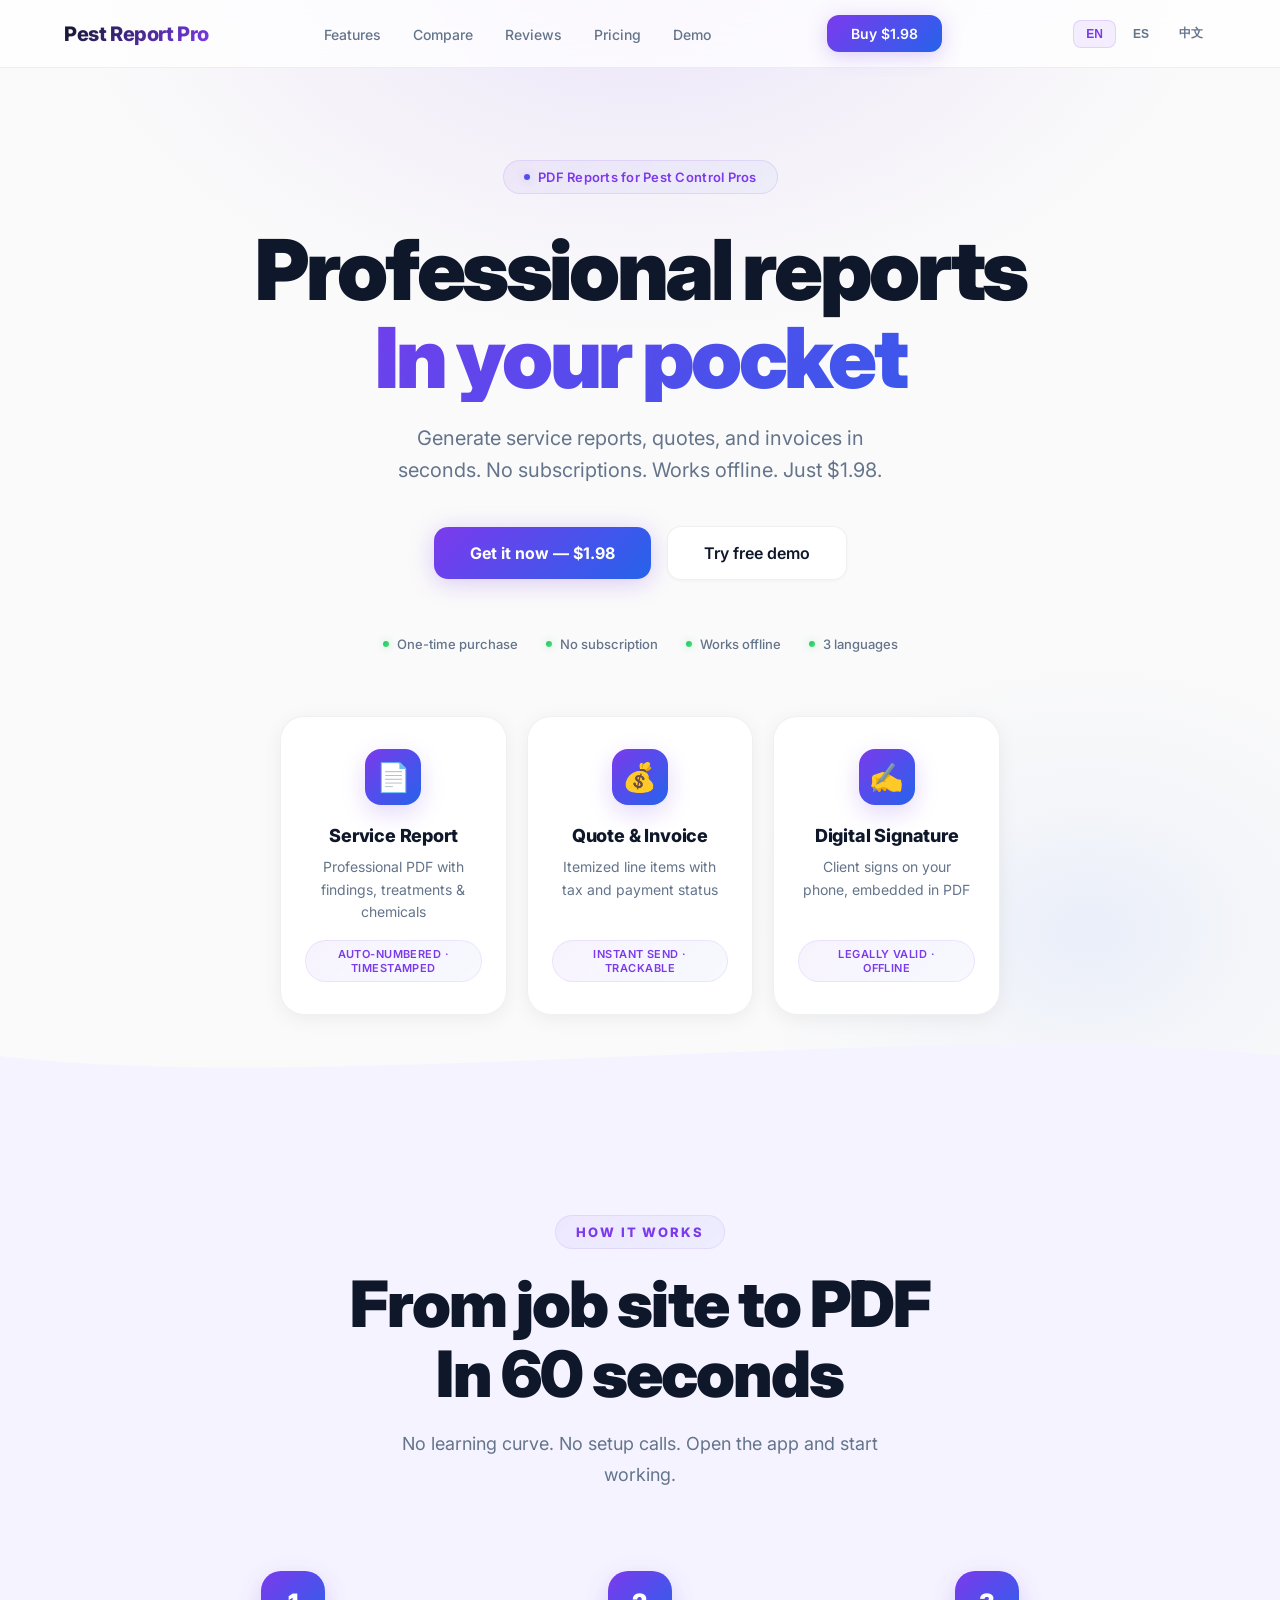
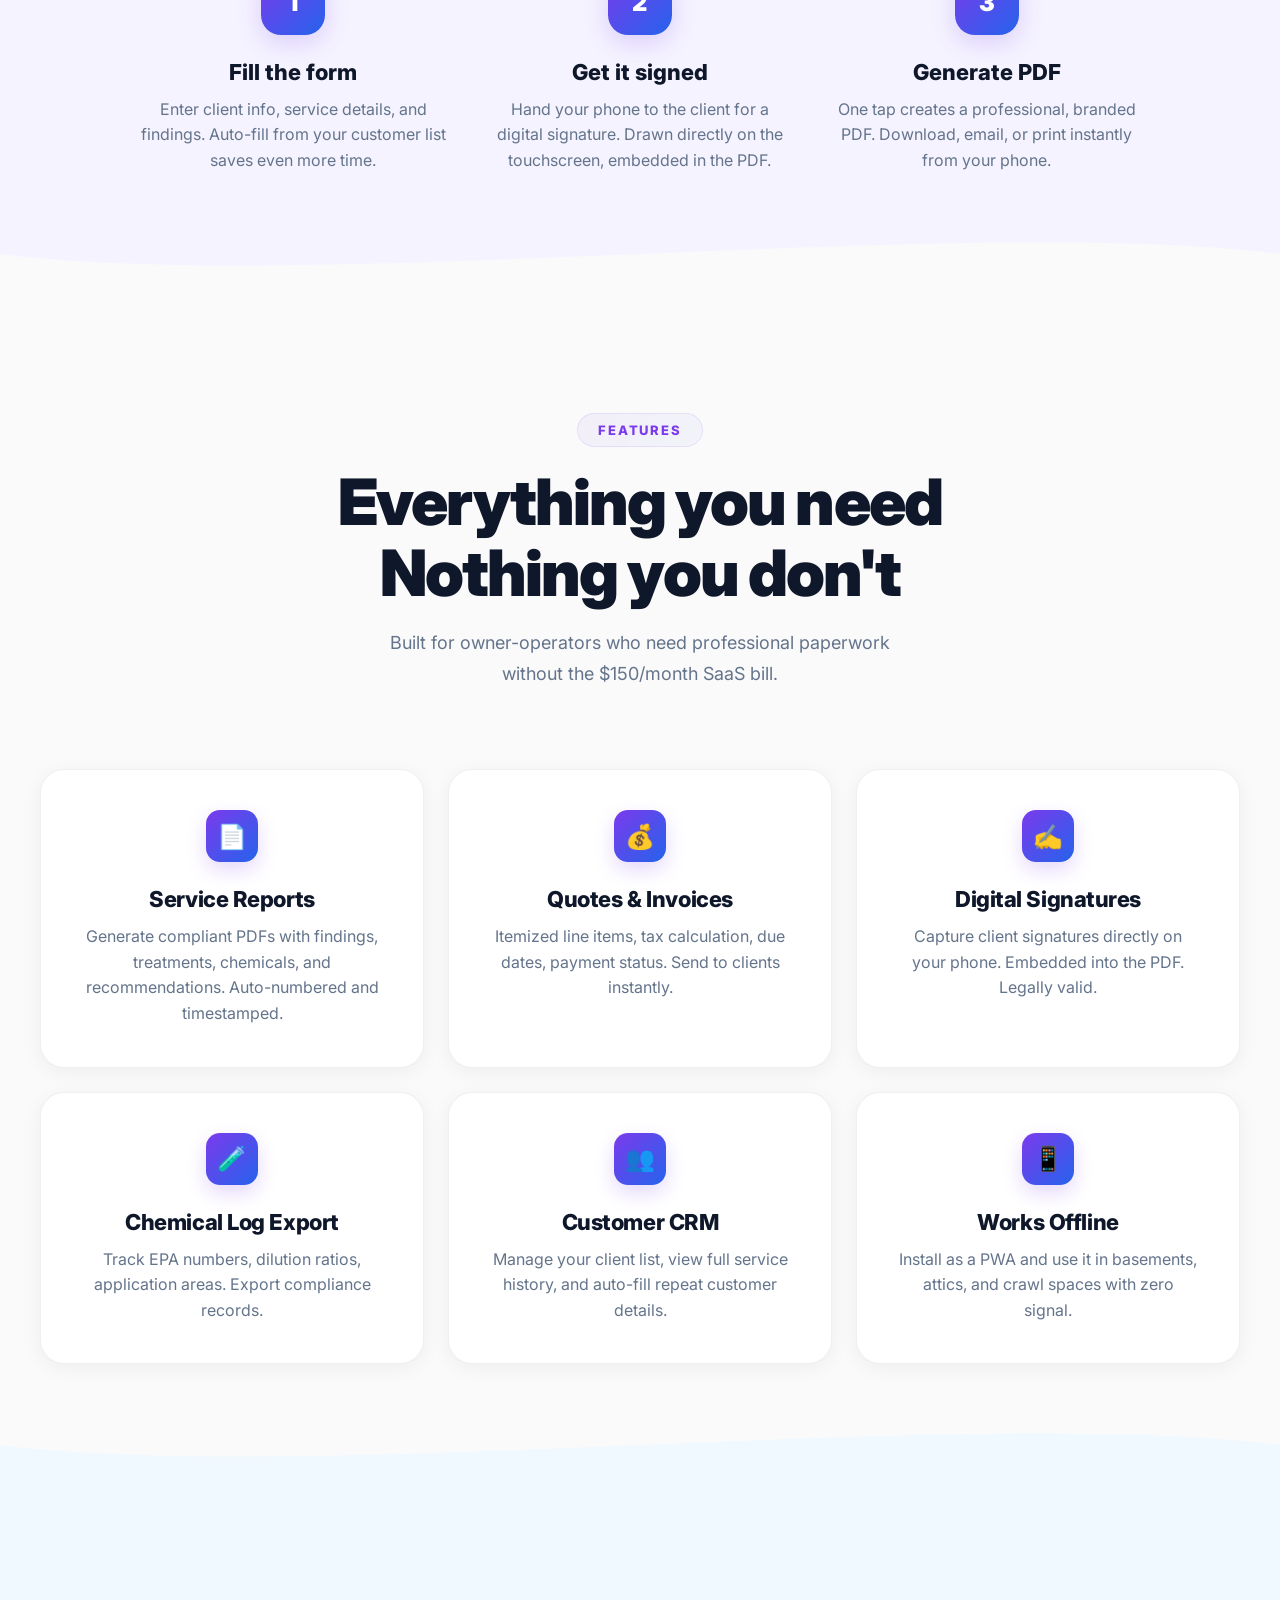
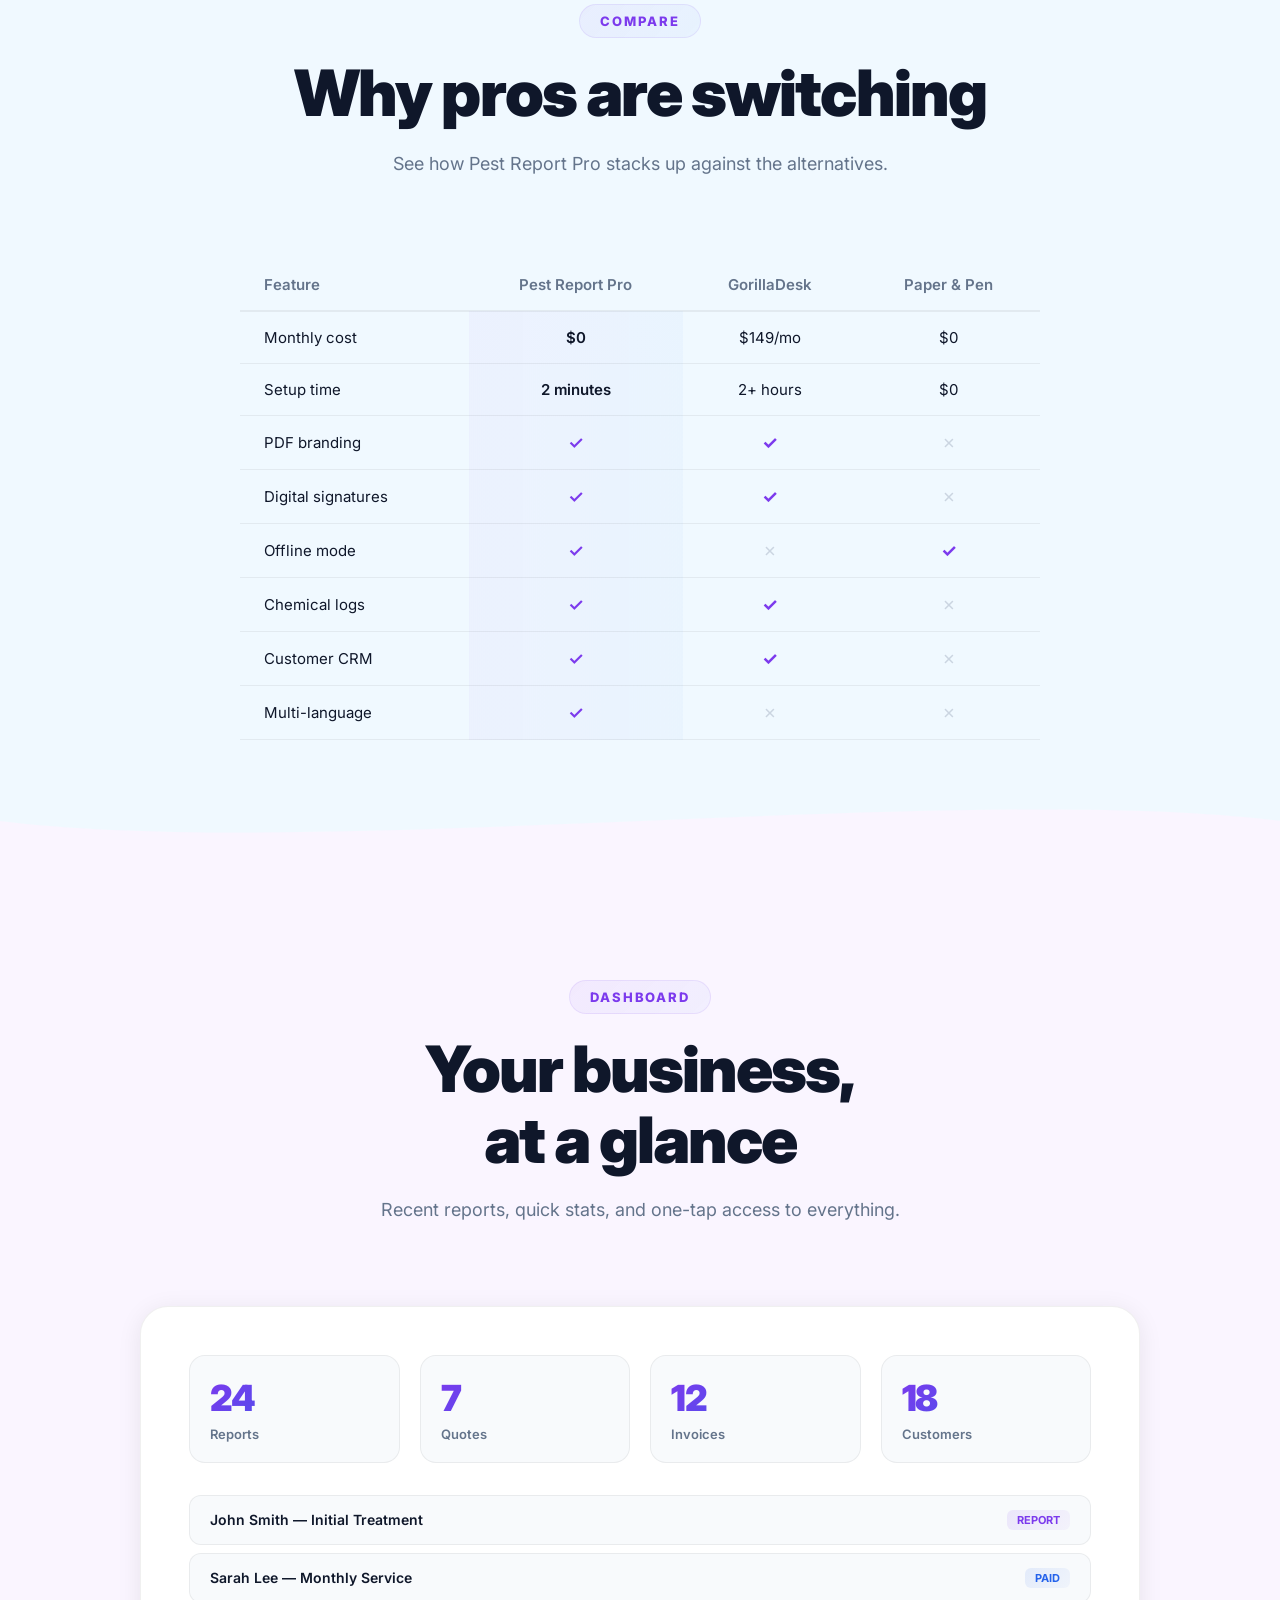
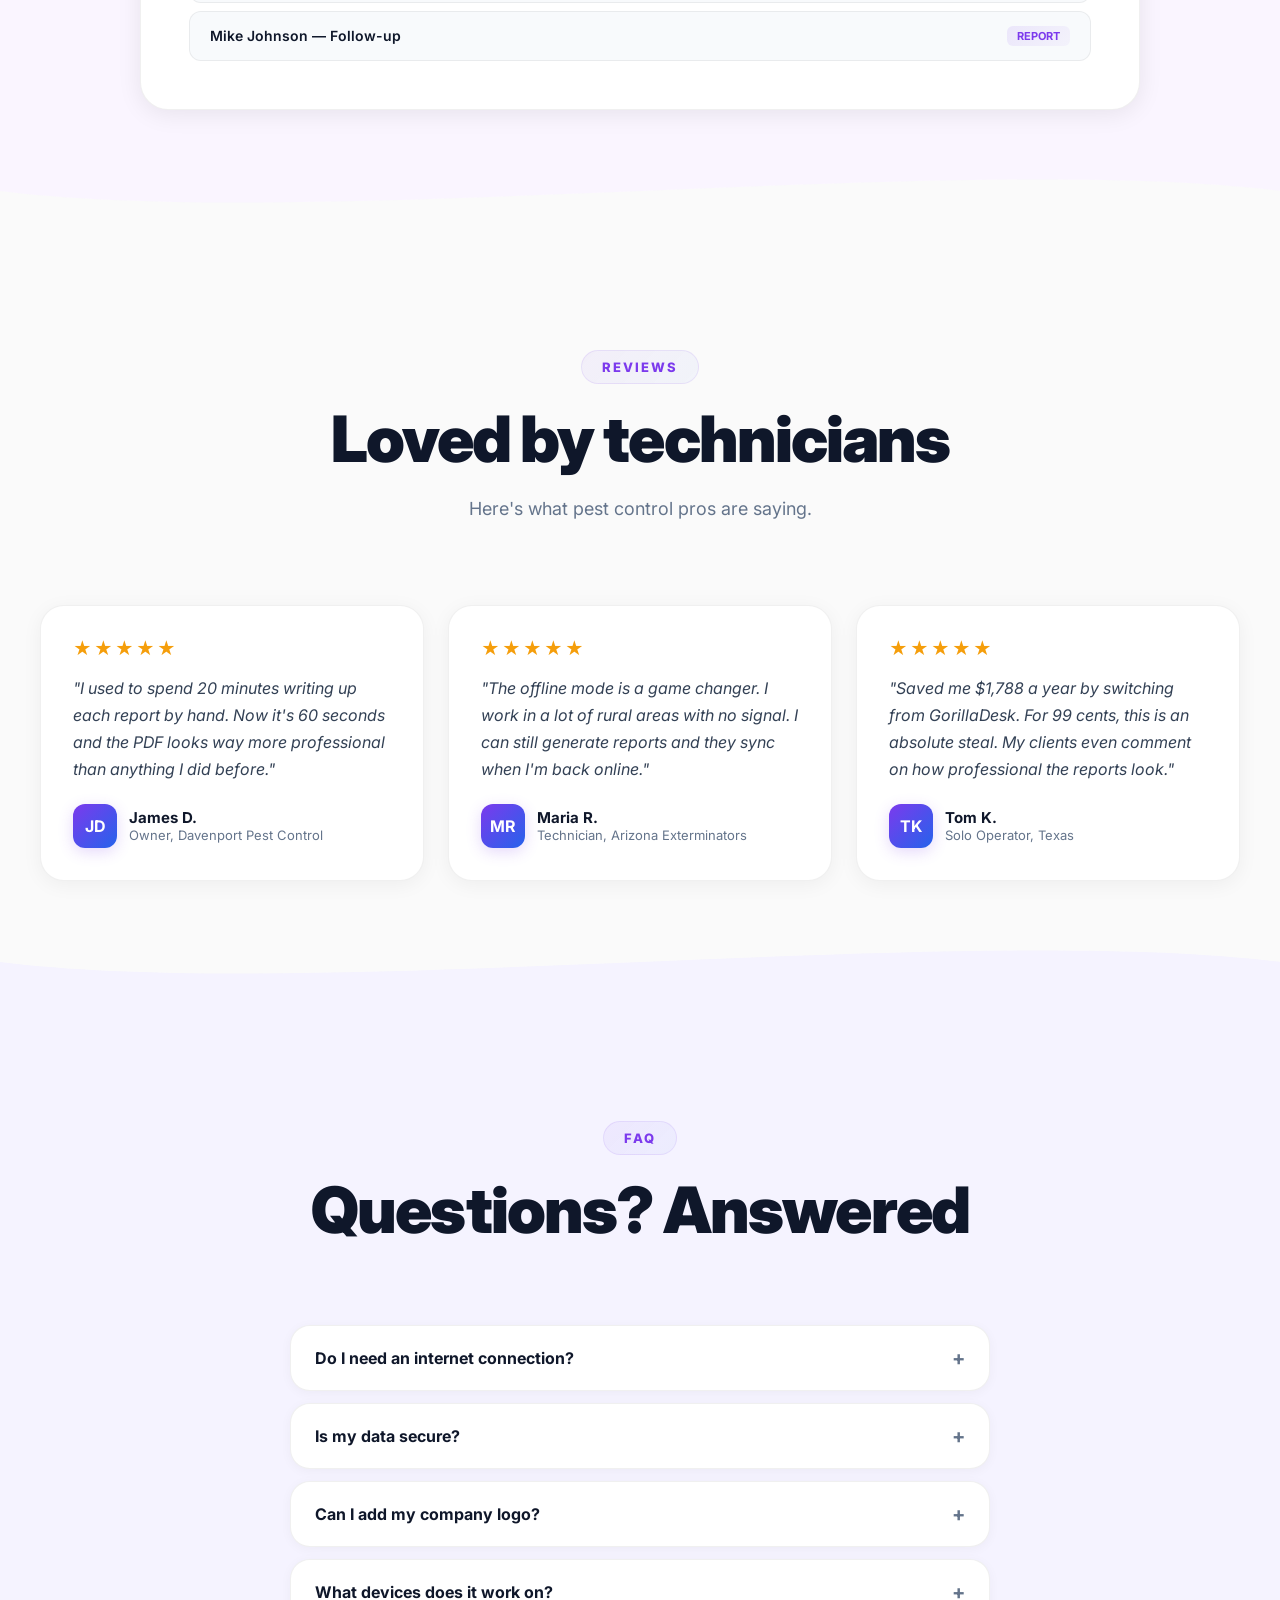
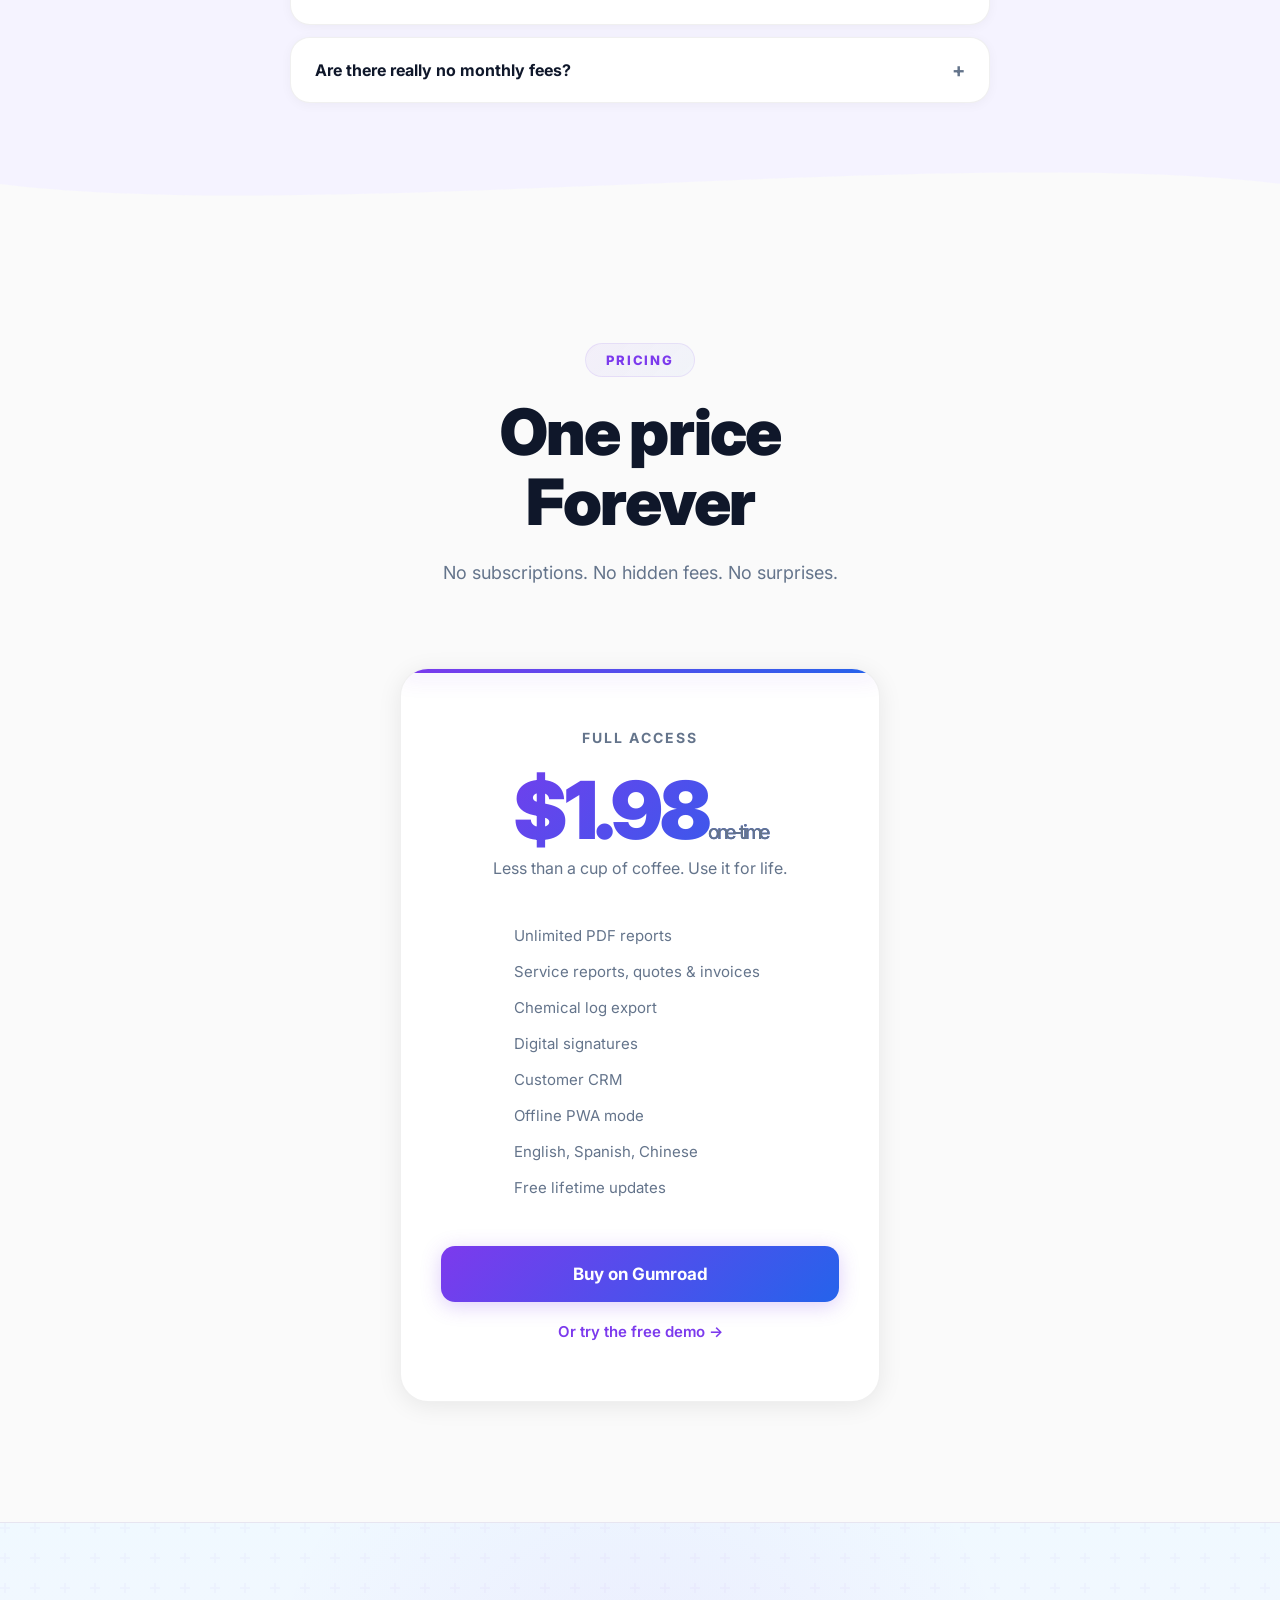
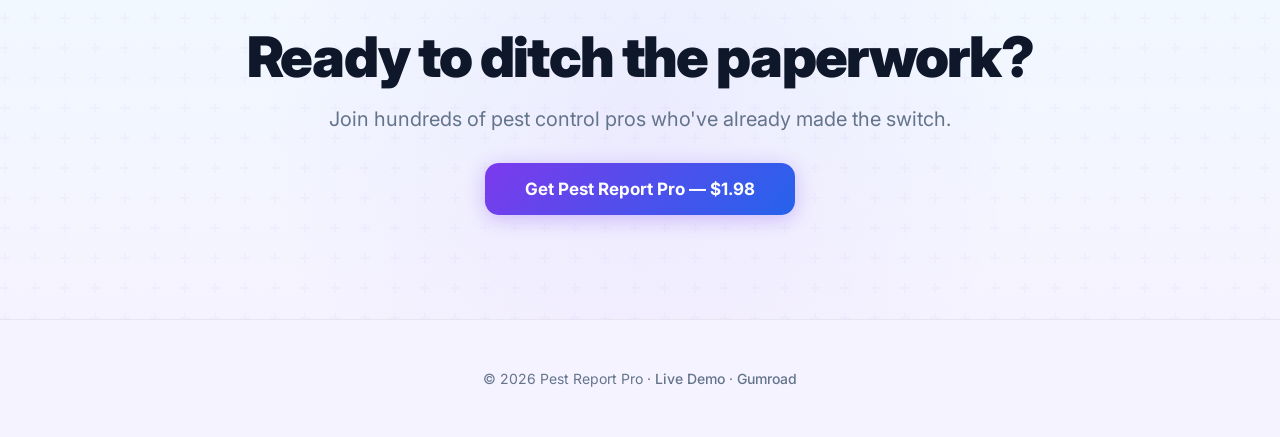
==== commit c39453a8: "feat(landing): bright theme with subtle gradients, price /usr/bin/bash.99 → .98" ====
--- a/index.html
+++ b/index.html
@@ -9,163 +9,166 @@
   <style>
     *{margin:0;padding:0;box-sizing:border-box}
     :root{
-      --bg:#ffffff;
-      --bg-alt:#f8fafc;
-      --bg-warm:#fff7ed;
-      --bg-cool:#eff6ff;
+      --bg:#fafafa;
+      --bg-alt:#f5f3ff;
+      --bg-warm:#f0f9ff;
+      --bg-cool:#faf5ff;
       --text:#0f172a;
       --muted:#64748b;
-      --accent:#6366f1;
-      --accent-2:#ec4899;
-      --accent-3:#22d3ee;
-      --border:#e2e8f0;
+      --accent:#7c3aed;
+      --accent-2:#2563eb;
+      --accent-3:#06b6d4;
+      --border:rgba(0,0,0,0.06);
+      --glow:rgba(124,58,237,.08);
     }
     html{font-family:'Inter',-apple-system,BlinkMacSystemFont,sans-serif;background:var(--bg);color:var(--text);scroll-behavior:smooth}
-    ::-webkit-scrollbar{width:8px}
+    ::-webkit-scrollbar{width:6px}
     ::-webkit-scrollbar-track{background:transparent}
-    ::-webkit-scrollbar-thumb{background:rgba(99,102,241,.25);border-radius:4px}
-
-    /* ===== SCROLL PROGRESS BAR ===== */
-    .scroll-progress{position:fixed;top:0;left:0;height:3px;background:linear-gradient(90deg,var(--accent),var(--accent-2),var(--accent-3));z-index:10000;width:0%;transition:width .1s linear}
-
-    /* ===== GLOBAL GRID PATTERN ===== */
-    .grid-bg{position:fixed;inset:0;pointer-events:none;z-index:0;opacity:.45;background-image:linear-gradient(rgba(99,102,241,.06) 1px,transparent 1px),linear-gradient(90deg,rgba(99,102,241,.06) 1px,transparent 1px);background-size:48px 48px}
-
-    /* ===== FLOATING SHAPES ===== */
-    .float-shape{position:absolute;pointer-events:none;z-index:0;opacity:.15}
-
-    /* ===== FLOATING ORBS - PARALLAX ===== */
-    .orb{position:fixed;border-radius:50%;filter:blur(80px);pointer-events:none;z-index:0;opacity:.5;will-change:transform}
-    .orb-1{width:500px;height:500px;background:radial-gradient(circle,rgba(99,102,241,.15),transparent 60%);top:-5%;left:-5%}
-    .orb-2{width:400px;height:400px;background:radial-gradient(circle,rgba(236,72,153,.12),transparent 60%);top:30%;right:-8%}
-    .orb-3{width:350px;height:350px;background:radial-gradient(circle,rgba(34,211,238,.1),transparent 60%);bottom:15%;left:25%}
-    .orb-4{width:300px;height:300px;background:radial-gradient(circle,rgba(99,102,241,.08),transparent 60%);top:60%;left:60%}
-    .orb-5{width:450px;height:450px;background:radial-gradient(circle,rgba(236,72,153,.08),transparent 60%);bottom:30%;right:20%}
+    ::-webkit-scrollbar-thumb{background:rgba(124,58,237,.2);border-radius:3px}
+
+
+    /* ===== SCROLL PROGRESS ===== */
+    .scroll-progress{position:fixed;top:0;left:0;height:2px;background:linear-gradient(90deg,var(--accent),var(--accent-2),var(--accent-3));z-index:10000;width:0%;transition:width .1s linear}
 
     /* ===== NAV ===== */
-    nav{position:fixed;top:0;left:0;right:0;z-index:100;height:64px;display:flex;align-items:center;justify-content:center;background:rgba(255,255,255,.85);backdrop-filter:blur(20px);border-bottom:1px solid var(--border);transition:all .4s}
-    nav.scrolled{background:rgba(255,255,255,.98);box-shadow:0 1px 3px rgba(0,0,0,.05)}
+    nav{position:fixed;top:0;left:0;right:0;z-index:100;height:68px;display:flex;align-items:center;justify-content:center;background:rgba(255,255,255,.75);backdrop-filter:blur(24px) saturate(1.2);border-bottom:1px solid var(--border);transition:all .4s}
+    nav.scrolled{background:rgba(255,255,255,.95);border-bottom-color:rgba(124,58,237,.15);box-shadow:0 4px 30px rgba(0,0,0,.08)}
     .nav-inner{width:100%;max-width:1200px;padding:0 24px;display:flex;justify-content:space-between;align-items:center}
-    .nav-logo{font-size:20px;font-weight:800;letter-spacing:-0.02em;color:var(--text)}
+    .nav-logo{font-size:20px;font-weight:800;letter-spacing:-0.02em;background:linear-gradient(135deg,var(--text),var(--accent));-webkit-background-clip:text;-webkit-text-fill-color:transparent}
     .nav-links{display:flex;gap:32px;list-style:none}
-    .nav-links a{font-size:15px;font-weight:500;color:var(--muted);text-decoration:none;transition:color .3s}
-    .nav-links a:hover{color:var(--text)}
-    .nav-cta{padding:10px 24px;border-radius:10px;background:var(--text);color:#fff;font-size:14px;font-weight:600;text-decoration:none;transition:all .3s}
-    .nav-cta:hover{background:var(--accent);transform:translateY(-1px)}
+    .nav-links a{font-size:14px;font-weight:500;color:var(--muted);text-decoration:none;transition:all .3s;position:relative}
+    .nav-links a::after{content:'';position:absolute;bottom:-4px;left:0;width:0;height:1.5px;background:linear-gradient(90deg,var(--accent),var(--accent-2));transition:width .3s;border-radius:2px}
+    .nav-links a:hover{color:var(--accent)}
+    .nav-links a:hover::after{width:100%}
+    .nav-cta{padding:10px 24px;border-radius:12px;background:linear-gradient(135deg,var(--accent),var(--accent-2));color:#fff;font-size:14px;font-weight:600;text-decoration:none;transition:all .3s;box-shadow:0 4px 20px rgba(124,58,237,.25);position:relative;overflow:hidden;border:none;cursor:pointer}
+    .nav-cta:hover{transform:translateY(-2px);box-shadow:0 8px 30px rgba(124,58,237,.4)}
     .lang-switch{display:flex;gap:4px;align-items:center;margin-left:16px}
     .lang-btn{padding:6px 12px;border-radius:8px;font-size:12px;font-weight:600;color:var(--muted);background:transparent;border:1px solid transparent;cursor:pointer;transition:all .3s}
     .lang-btn:hover{color:var(--text)}
-    .lang-btn.active{color:var(--accent);background:rgba(99,102,241,.08);border-color:rgba(99,102,241,.15)}
+    .lang-btn.active{color:var(--accent);background:rgba(124,58,237,.08);border-color:rgba(124,58,237,.15)}
 
     /* ===== HERO ===== */
-    .hero{position:relative;min-height:100vh;display:flex;flex-direction:column;align-items:center;justify-content:center;text-align:center;padding:160px 24px 100px;overflow:hidden;background:linear-gradient(180deg,#fff 0%,var(--bg-alt) 100%)}
-    .hero-mesh{position:absolute;inset:0;pointer-events:none;z-index:0;background:radial-gradient(ellipse 70% 60% at 20% 30%,rgba(99,102,241,.18) 0%,transparent 55%),radial-gradient(ellipse 60% 50% at 80% 70%,rgba(236,72,153,.14) 0%,transparent 50%),radial-gradient(ellipse 50% 50% at 50% 85%,rgba(34,211,238,.12) 0%,transparent 50%)}
-
-    /* Aurora blobs */
-    .aurora-wrap{position:absolute;inset:0;pointer-events:none;z-index:0;overflow:hidden}
-    .aurora-blob{position:absolute;border-radius:50%;filter:blur(100px);opacity:.35;will-change:transform}
-    .aurora-blob-1{width:600px;height:600px;background:linear-gradient(135deg,#6366f1,#8b5cf6);top:-10%;left:-10%;opacity:.35}
-    .aurora-blob-2{width:500px;height:500px;background:linear-gradient(135deg,#ec4899,#f472b6);top:20%;right:-15%;opacity:.3}
-    .aurora-blob-3{width:400px;height:400px;background:linear-gradient(135deg,#22d3ee,#67e8f9);bottom:-5%;left:30%;opacity:.25}
-    .hero-decoration{position:absolute;top:0;left:0;right:0;height:100%;background:radial-gradient(ellipse 80% 50% at 50% 0%,rgba(99,102,241,.06) 0%,transparent 60%),radial-gradient(ellipse 60% 40% at 80% 20%,rgba(236,72,153,.04) 0%,transparent 60%);pointer-events:none}
+    .hero{position:relative;min-height:100vh;display:flex;flex-direction:column;align-items:center;justify-content:center;text-align:center;padding:160px 24px 80px;overflow:hidden;background:radial-gradient(ellipse 70% 55% at 50% -5%,rgba(124,58,237,.14) 0%,rgba(124,58,237,.06) 30%,transparent 65%),radial-gradient(ellipse 50% 45% at 85% 85%,rgba(37,99,235,.08) 0%,rgba(37,99,235,.03) 25%,transparent 55%),var(--bg)}
     .hero-content{position:relative;z-index:2;max-width:900px}
-    .hero-badge{display:inline-flex;align-items:center;gap:8px;padding:8px 20px;border-radius:100px;background:linear-gradient(135deg,rgba(99,102,241,.08),rgba(236,72,153,.08));border:1px solid rgba(99,102,241,.12);font-size:14px;font-weight:600;color:var(--accent);margin-bottom:32px;opacity:0;transform:translateY(20px);animation:fadeUp 1s .2s forwards}
-    .hero h1{font-size:clamp(44px,7vw,84px);font-weight:900;letter-spacing:-0.04em;line-height:1.05;margin-bottom:24px}
-    .hero h1 .line{display:block;opacity:0;transform:translateY(30px);animation:fadeUp 1s cubic-bezier(.16,1,.3,1) forwards}
-    .hero h1 .line:nth-child(1){animation-delay:.4s}
-    .hero h1 .line:nth-child(2){animation-delay:.55s}
-    .hero h1 .gradient{background:linear-gradient(135deg,var(--accent),var(--accent-2));-webkit-background-clip:text;-webkit-text-fill-color:transparent}
-    .hero-desc{font-size:21px;line-height:1.6;color:var(--muted);max-width:560px;margin:0 auto 36px;opacity:0;transform:translateY(20px);animation:fadeUp 1s .7s forwards}
-    .hero-cta{display:inline-flex;gap:16px;align-items:center;justify-content:center;flex-wrap:wrap;opacity:0;transform:translateY(20px);animation:fadeUp 1s .85s forwards}
-    .btn-main{padding:16px 40px;border-radius:14px;background:linear-gradient(135deg,var(--accent),var(--accent-2));color:#fff;font-size:17px;font-weight:700;text-decoration:none;display:inline-block;transition:all .3s;box-shadow:0 4px 20px rgba(99,102,241,.25)}
-    .btn-main:hover{transform:translateY(-3px);box-shadow:0 12px 40px rgba(99,102,241,.35)}
-    .btn-ghost{padding:16px 40px;border-radius:14px;background:#fff;color:var(--text);font-size:17px;font-weight:600;text-decoration:none;display:inline-block;border:2px solid var(--border);transition:all .3s}
-    .btn-ghost:hover{border-color:var(--accent);color:var(--accent)}
-
-    /* Trust badges */
-    .trust-bar{margin-top:64px;display:flex;flex-wrap:nowrap;align-items:center;justify-content:center;gap:24px;opacity:0;animation:fadeUp 1s 1.1s forwards}
-    .trust-item{display:flex;align-items:center;gap:8px;color:var(--muted);font-size:14px;font-weight:500;white-space:nowrap}
-    .trust-dot{width:8px;height:8px;border-radius:50%;background:linear-gradient(135deg,#22c55e,#16a34a);flex-shrink:0}
-
-    /* Phone */
-    .phone-wrap{position:relative;margin-top:48px;z-index:2;perspective:1200px;opacity:0;transform:translateY(60px);animation:fadeUp 1.4s 1s forwards}
-    .phone{width:280px;height:560px;margin:0 auto;background:linear-gradient(165deg,#2a2a2a,#111);border-radius:44px;padding:13px;box-shadow:0 0 0 1.5px rgba(0,0,0,.08),0 60px 100px rgba(0,0,0,.15),0 20px 40px rgba(0,0,0,.1);transform-style:preserve-3d;transition:transform .1s ease-out;position:relative}
-    .phone::before{content:'';position:absolute;inset:0;border-radius:44px;background:linear-gradient(135deg,rgba(255,255,255,.1) 0%,transparent 40%,transparent 60%,rgba(255,255,255,.03) 100%);pointer-events:none;z-index:10}
-    .phone-screen{width:100%;height:100%;background:#000;border-radius:36px;overflow:hidden;position:relative}
-    .phone-notch{position:absolute;top:0;left:50%;transform:translateX(-50%);width:100px;height:26px;background:#000;border-radius:0 0 16px 16px;z-index:10}
-    .screen-content{padding:42px 14px 14px;height:100%;background:linear-gradient(180deg,#0d0d1a,#141428);display:flex;flex-direction:column}
-    .sc-head{display:flex;align-items:center;gap:8px;margin-bottom:16px}
-    .sc-icon{width:30px;height:30px;border-radius:8px;background:linear-gradient(135deg,#6366f1,#ec4899);display:flex;align-items:center;justify-content:center;font-size:15px}
-    .sc-title{font-size:12px;font-weight:700;color:#fff}
-    .sc-sub{font-size:8px;color:#94a3b8}
-    .sc-card{background:rgba(255,255,255,.04);border:1px solid rgba(255,255,255,.06);border-radius:12px;padding:12px;margin-bottom:8px}
-    .sc-card h4{font-size:8px;font-weight:700;color:#818cf8;margin-bottom:6px;text-transform:uppercase;letter-spacing:.05em}
-    .sc-row{display:flex;justify-content:space-between;font-size:9px;margin-bottom:4px;color:#fff}
-    .sc-row span:first-child{color:#94a3b8}
-    .sc-btn{width:100%;padding:9px;border-radius:9px;background:linear-gradient(135deg,#6366f1,#ec4899);color:#fff;font-size:9px;font-weight:700;text-align:center;margin-top:5px}
+
+    /* Badge */
+    .hero-badge{display:inline-flex;align-items:center;gap:8px;padding:8px 20px;border-radius:100px;background:linear-gradient(135deg,rgba(124,58,237,.06),rgba(37,99,235,.04));border:1px solid rgba(124,58,237,.12);font-size:13px;font-weight:600;color:var(--accent);margin-bottom:32px;opacity:0;animation:blurIn 1s .2s forwards;letter-spacing:.02em}
+    .hero-badge::before{content:'';width:6px;height:6px;border-radius:50%;background:linear-gradient(135deg,var(--accent),var(--accent-2));box-shadow:0 0 8px rgba(124,58,237,.3)}
+
+    /* Title */
+    .hero h1{font-size:clamp(42px,7vw,84px);font-weight:900;letter-spacing:-0.04em;line-height:1.05;margin-bottom:20px}
+    .hero h1 .line{display:block;opacity:0;animation:blurIn 1.2s cubic-bezier(.16,1,.3,1) forwards}
+    .hero h1 .line:nth-child(1){animation-delay:.3s}
+    .hero h1 .line:nth-child(2){animation-delay:.5s}
+    .hero h1 .gradient{background:linear-gradient(135deg,var(--accent),var(--accent-2));-webkit-background-clip:text;-webkit-text-fill-color:transparent;position:relative}
+    .hero h1 .gradient::after{content:attr(data-text);position:absolute;inset:0;background:linear-gradient(90deg,transparent 0%,rgba(124,58,237,.15) 50%,transparent 100%);background-size:200% 100%;-webkit-background-clip:text;-webkit-text-fill-color:transparent;animation:shimmer 5s ease-in-out infinite}
+    @keyframes shimmer{0%,100%{background-position:200% 0}50%{background-position:-200% 0}}
+
+    /* Scramble desc */
+    .hero-desc{font-size:20px;line-height:1.6;color:var(--muted);max-width:520px;margin:0 auto 40px;min-height:64px}
+
+    /* CTA buttons - magnetic */
+    .hero-cta{display:inline-flex;gap:16px;align-items:center;justify-content:center;flex-wrap:wrap;opacity:0;animation:blurIn 1s .9s forwards}
+    .btn-main{padding:16px 36px;border-radius:14px;background:linear-gradient(135deg,var(--accent),var(--accent-2));color:#fff;font-size:16px;font-weight:700;text-decoration:none;display:inline-block;transition:all .3s;box-shadow:0 4px 24px rgba(124,58,237,.25);border:none;cursor:pointer;position:relative;overflow:hidden}
+    .btn-main::before{content:'';position:absolute;inset:0;background:linear-gradient(135deg,rgba(255,255,255,.2),transparent);opacity:0;transition:opacity .3s}
+    .btn-main:hover::before{opacity:1}
+    .btn-main:hover{transform:translateY(-2px);box-shadow:0 12px 40px rgba(124,58,237,.35)}
+    .btn-ghost{padding:16px 36px;border-radius:14px;background:#fff;color:var(--text);font-size:16px;font-weight:600;text-decoration:none;display:inline-block;border:1px solid var(--border);transition:all .3s;position:relative;overflow:hidden;box-shadow:0 1px 3px rgba(0,0,0,.04)}
+    .btn-ghost::before{content:'';position:absolute;inset:0;border-radius:14px;padding:1.5px;background:linear-gradient(135deg,rgba(124,58,237,.4),rgba(37,99,235,.2),transparent 60%);-webkit-mask:linear-gradient(#fff 0 0) content-box,linear-gradient(#fff 0 0);-webkit-mask-composite:xor;mask-composite:exclude;opacity:0;transition:opacity .4s}
+    .btn-ghost:hover::before{opacity:1}
+    .btn-ghost:hover{border-color:rgba(124,58,237,.25);box-shadow:0 4px 20px rgba(124,58,237,.1);transform:translateY(-1px)}
+
+    /* Trust bar */
+    .trust-bar{margin-top:56px;display:flex;flex-wrap:wrap;align-items:center;justify-content:center;gap:28px;opacity:0;animation:blurIn 1s 1.1s forwards}
+    .trust-item{display:flex;align-items:center;gap:8px;color:var(--muted);font-size:13px;font-weight:500;white-space:nowrap}
+    .trust-dot{width:6px;height:6px;border-radius:50%;background:linear-gradient(135deg,#22c55e,#4ade80);flex-shrink:0;box-shadow:0 0 8px rgba(74,222,128,.4)}
+
+    /* ===== HERO PREVIEW CARDS ===== */
+    .hero-preview{display:grid;grid-template-columns:repeat(3,1fr);gap:20px;max-width:720px;margin:64px auto 0;position:relative;z-index:2;opacity:0;animation:fadeUp 1.4s 1s forwards;perspective:1000px}
+    .preview-card{background:#fff;border:1px solid var(--border);border-radius:24px;padding:32px 24px;text-align:center;transition:all .4s cubic-bezier(.16,1,.3,1);position:relative;overflow:hidden;transform-style:preserve-3d;display:flex;flex-direction:column;align-items:center;height:100%;box-shadow:0 4px 20px rgba(0,0,0,.06)}
+    .preview-card:hover{transform:translateY(-8px);box-shadow:0 20px 60px rgba(0,0,0,.1),0 0 40px rgba(124,58,237,.06)}
+    .preview-card:hover .preview-icon{transform:scale(1.15) translateZ(30px)}
+    .preview-card:hover .preview-title{transform:translateZ(20px)}
+    .preview-card:hover .preview-desc{transform:translateZ(10px)}
+    .preview-icon{width:56px;height:56px;border-radius:16px;background:linear-gradient(135deg,var(--accent),var(--accent-2));display:flex;align-items:center;justify-content:center;font-size:28px;color:#fff;margin:0 auto 20px;box-shadow:0 8px 24px rgba(124,58,237,.2);transition:transform .4s cubic-bezier(.16,1,.3,1)}
+    .preview-title{font-size:18px;font-weight:800;margin-bottom:10px;letter-spacing:-0.01em;transition:transform .4s}
+    .preview-desc{font-size:14px;color:var(--muted);line-height:1.6;margin-bottom:16px;transition:transform .4s}
+    .preview-meta{font-size:11px;font-weight:600;color:var(--accent);letter-spacing:.04em;text-transform:uppercase;background:linear-gradient(135deg,rgba(124,58,237,.06),rgba(37,99,235,.04));border:1px solid rgba(124,58,237,.1);padding:6px 14px;border-radius:100px;display:inline-block;margin-top:auto}
 
     /* ===== WAVE DIVIDERS ===== */
     .wave-divider{position:absolute;left:0;right:0;width:100%;overflow:hidden;line-height:0;z-index:1}
     .wave-divider svg{position:relative;display:block;width:calc(100% + 1.3px);height:80px}
     .wave-top{top:-1px;transform:rotate(180deg)}
     .wave-bottom{bottom:-1px}
-    .wave-divider .shape-fill{fill:var(--wave-fill,#fff)}
+    .wave-divider .shape-fill{fill:var(--wave-fill,#f8fafc)}
 
     /* ===== SECTIONS ===== */
     .section{position:relative;padding:120px 24px;transition:background-color .8s ease}
     .container{max-width:1200px;margin:0 auto}
     .sec-header{text-align:center;margin-bottom:80px}
-    .sec-label{display:inline-block;font-size:17px;font-weight:800;color:var(--accent);text-transform:uppercase;letter-spacing:.12em;margin-bottom:20px;text-align:center;padding:8px 20px;border-radius:100px;background:linear-gradient(135deg,rgba(99,102,241,.08),rgba(236,72,153,.08));border:1px solid rgba(99,102,241,.12)}
+    .sec-label{display:inline-block;font-size:13px;font-weight:800;color:var(--accent);text-transform:uppercase;letter-spacing:.15em;margin-bottom:20px;text-align:center;padding:8px 20px;border-radius:100px;background:linear-gradient(135deg,rgba(124,58,237,.06),rgba(37,99,235,.04));border:1px solid rgba(124,58,237,.1)}
     .sec-title{font-size:clamp(36px,5vw,64px);font-weight:900;letter-spacing:-0.03em;line-height:1.1;margin-bottom:20px}
-    .sec-desc{font-size:20px;line-height:1.6;color:var(--muted);max-width:560px;margin:0 auto}
+    .sec-desc{font-size:18px;line-height:1.7;color:var(--muted);max-width:520px;margin:0 auto}
 
     /* ===== STEPS ===== */
     .steps{display:grid;grid-template-columns:repeat(3,1fr);gap:40px;max-width:1000px;margin:0 auto}
     .step{text-align:center;opacity:0;transform:translateY(40px);transition:all .8s cubic-bezier(.16,1,.3,1)}
     .step.visible{opacity:1;transform:translateY(0)}
-    .step-num{width:64px;height:64px;border-radius:20px;background:linear-gradient(135deg,var(--accent),var(--accent-2));display:flex;align-items:center;justify-content:center;font-size:24px;font-weight:900;color:#fff;margin:0 auto 24px;box-shadow:0 8px 24px rgba(99,102,241,.25)}
+    .step:nth-child(1){transition-delay:.0s}
+    .step:nth-child(3){transition-delay:.15s}
+    .step:nth-child(5){transition-delay:.3s}
+    .step-num{width:64px;height:64px;border-radius:20px;background:linear-gradient(135deg,var(--accent),var(--accent-2));display:flex;align-items:center;justify-content:center;font-size:24px;font-weight:900;color:#fff;margin:0 auto 24px;box-shadow:0 8px 24px rgba(124,58,237,.2);position:relative;overflow:hidden}
+    .step-num::before{content:'';position:absolute;inset:0;background:linear-gradient(135deg,rgba(255,255,255,.2),transparent);opacity:0;transition:opacity .3s}
+    .step-num:hover::before{opacity:1}
     .step h3{font-size:22px;font-weight:800;margin-bottom:12px}
     .step p{color:var(--muted);font-size:16px;line-height:1.6}
     .step-arrow{display:none}
 
-    /* ===== FEATURE GRID ===== */
-    .feature-grid{display:grid;grid-template-columns:repeat(auto-fit,minmax(340px,1fr));gap:24px}
-    .f-card{background:#fff;border:1px solid var(--border);border-radius:20px;padding:40px;text-align:center;transition:all .4s cubic-bezier(.16,1,.3,1);position:relative;overflow:hidden;opacity:0;transform:translateY(40px)}
+    /* ===== FEATURE GRID with 3D tilt + BorderGlow ===== */
+    .feature-grid{display:grid;grid-template-columns:repeat(auto-fit,minmax(340px,1fr));gap:24px;perspective:1000px}
+    .f-card{background:#fff;border:1px solid var(--border);border-radius:24px;padding:40px;text-align:center;transition:all .4s cubic-bezier(.16,1,.3,1);position:relative;overflow:hidden;opacity:0;transform:translateY(40px);transform-style:preserve-3d;box-shadow:0 4px 20px rgba(0,0,0,.05)}
     .f-card.visible{opacity:1;transform:translateY(0)}
-    .f-card:hover{transform:translateY(-8px);box-shadow:0 20px 60px rgba(0,0,0,.08);border-color:transparent}
-    .f-card::after{content:'';position:absolute;top:0;left:0;right:0;height:3px;background:linear-gradient(90deg,var(--accent),var(--accent-2));transform:scaleX(0);transition:transform .5s cubic-bezier(.16,1,.3,1)}
-    .f-card:hover::after{transform:scaleX(1)}
-    .f-icon{width:52px;height:52px;border-radius:14px;background:linear-gradient(135deg,var(--accent),var(--accent-2));display:flex;align-items:center;justify-content:center;font-size:24px;color:#fff;margin:0 auto 24px;box-shadow:0 8px 20px rgba(99,102,241,.2)}
-    .f-card h3{font-size:22px;font-weight:800;margin-bottom:12px;letter-spacing:-0.02em}
-    .f-card p{color:var(--muted);font-size:16px;line-height:1.6}
+    /* BorderGlow overlay */
+    .f-card .card-glow{position:absolute;inset:-1px;border-radius:24px;opacity:0;transition:opacity .4s;pointer-events:none;z-index:1}
+    .f-card:hover .card-glow{opacity:1}
+    /* top accent line */
+    .f-card::before{content:'';position:absolute;top:0;left:0;right:0;height:3px;background:linear-gradient(90deg,var(--accent),var(--accent-2));transform:scaleX(0);transition:transform .6s cubic-bezier(.16,1,.3,1);transform-origin:left}
+    .f-card:hover::before{transform:scaleX(1)}
+    .f-card:hover{transform:translateY(-8px);box-shadow:0 20px 60px rgba(0,0,0,.1),0 0 40px rgba(124,58,237,.06)}
+    .f-icon{width:52px;height:52px;border-radius:14px;background:linear-gradient(135deg,var(--accent),var(--accent-2));display:flex;align-items:center;justify-content:center;font-size:24px;color:#fff;margin:0 auto 24px;box-shadow:0 8px 20px rgba(124,58,237,.2);transition:transform .3s}
+    .f-card:hover .f-icon{transform:scale(1.1) translateZ(20px)}
+    .f-card h3{font-size:22px;font-weight:800;margin-bottom:12px;letter-spacing:-0.02em;transition:transform .3s}
+    .f-card:hover h3{transform:translateZ(15px)}
+    .f-card p{color:var(--muted);font-size:16px;line-height:1.6;transition:transform .3s}
+    .f-card:hover p{transform:translateZ(10px)}
 
     /* ===== COMPARISON ===== */
     .compare-table{width:100%;max-width:800px;margin:0 auto;border-collapse:collapse;font-size:15px}
     .compare-table th{padding:16px 24px;text-align:left;font-weight:600;color:var(--muted);border-bottom:2px solid var(--border)}
-    .compare-table th:nth-child(2),.compare-table th:nth-child(3){text-align:center}
+    .compare-table th:nth-child(2),.compare-table th:nth-child(3),.compare-table th:nth-child(4){text-align:center}
     .compare-table td{padding:16px 24px;border-bottom:1px solid var(--border)}
-    .compare-table td:nth-child(2),.compare-table td:nth-child(3){text-align:center}
-    .compare-table tr:hover{background:rgba(99,102,241,.02)}
+    .compare-table td:nth-child(2),.compare-table td:nth-child(3),.compare-table td:nth-child(4){text-align:center}
+    .compare-table tr:hover{background:rgba(124,58,237,.03)}
     .check{color:var(--accent);font-weight:700;font-size:18px}
     .cross{color:#cbd5e1;font-size:18px}
-    .highlight-row{background:linear-gradient(90deg,rgba(99,102,241,.04),rgba(236,72,153,.04))!important;font-weight:600}
+    .highlight-row{background:linear-gradient(90deg,rgba(124,58,237,.04),rgba(37,99,235,.03))!important;font-weight:600}
 
     /* ===== TESTIMONIALS ===== */
     .testimonials{display:grid;grid-template-columns:repeat(3,1fr);gap:24px}
-    .t-card{background:#fff;border:1px solid var(--border);border-radius:20px;padding:32px;transition:all .4s;opacity:0;transform:translateY(30px)}
+    .t-card{background:#fff;border:1px solid var(--border);border-radius:24px;padding:32px;transition:all .4s;opacity:0;transform:translateY(30px);position:relative;overflow:hidden;box-shadow:0 4px 20px rgba(0,0,0,.05)}
     .t-card.visible{opacity:1;transform:translateY(0)}
-    .t-card:hover{transform:translateY(-4px);box-shadow:0 16px 48px rgba(0,0,0,.06)}
-    .t-stars{color:#fbbf24;font-size:18px;margin-bottom:16px;letter-spacing:2px}
-    .t-text{font-size:16px;line-height:1.7;color:var(--text);margin-bottom:20px;font-style:italic}
+    .t-card:hover{transform:translateY(-4px);box-shadow:0 16px 48px rgba(0,0,0,.1),0 0 30px rgba(124,58,237,.04)}
+    .t-stars{color:#f59e0b;font-size:18px;margin-bottom:16px;letter-spacing:2px}
+    .t-text{font-size:16px;line-height:1.7;color:#334155;margin-bottom:20px;font-style:italic}
     .t-author{display:flex;align-items:center;gap:12px}
-    .t-avatar{width:44px;height:44px;border-radius:12px;background:linear-gradient(135deg,var(--accent),var(--accent-2));display:flex;align-items:center;justify-content:center;color:#fff;font-weight:700;font-size:16px}
+    .t-avatar{width:44px;height:44px;border-radius:12px;background:linear-gradient(135deg,var(--accent),var(--accent-2));display:flex;align-items:center;justify-content:center;color:#fff;font-weight:700;font-size:16px;box-shadow:0 4px 15px rgba(124,58,237,.2)}
     .t-name{font-weight:700;font-size:15px}
     .t-role{font-size:13px;color:var(--muted)}
 
     /* ===== FAQ ===== */
     .faq-list{max-width:700px;margin:0 auto;display:flex;flex-direction:column;gap:12px}
-    .faq-item{background:#fff;border:1px solid var(--border);border-radius:16px;overflow:hidden;transition:all .3s}
-    .faq-item:hover{border-color:rgba(99,102,241,.2)}
+    .faq-item{background:#fff;border:1px solid var(--border);border-radius:20px;overflow:hidden;transition:all .3s;position:relative;box-shadow:0 2px 12px rgba(0,0,0,.04)}
+    .faq-item:hover{border-color:rgba(124,58,237,.15);box-shadow:0 4px 20px rgba(124,58,237,.08)}
     .faq-q{padding:20px 24px;display:flex;justify-content:space-between;align-items:center;cursor:pointer;font-weight:700;font-size:16px;transition:color .3s}
     .faq-q:hover{color:var(--accent)}
     .faq-icon{font-size:20px;color:var(--muted);transition:transform .3s}
@@ -174,25 +177,28 @@
     .faq-item.open .faq-a{max-height:200px;padding:0 24px 20px}
     .faq-a p{color:var(--muted);line-height:1.7;font-size:15px}
 
-    /* ===== SHOWCASE / DASHBOARD ===== */
-    .showcase-card{background:#fff;border:1px solid var(--border);border-radius:24px;padding:48px;max-width:1000px;margin:48px auto 0;box-shadow:0 4px 20px rgba(0,0,0,.04);opacity:0;transform:translateY(30px);transition:all .8s cubic-bezier(.16,1,.3,1)}
+    /* ===== SHOWCASE / DASHBOARD v2 ===== */
+    .showcase-card{background:#fff;border:1px solid var(--border);border-radius:28px;padding:48px;max-width:1000px;margin:48px auto 0;box-shadow:0 4px 24px rgba(0,0,0,.08);opacity:0;transform:translateY(30px);transition:all .8s cubic-bezier(.16,1,.3,1);position:relative;overflow:hidden}
     .showcase-card.visible{opacity:1;transform:translateY(0)}
+    .showcase-card:hover{box-shadow:0 20px 60px rgba(0,0,0,.12),0 0 40px rgba(124,58,237,.05)}
     .dash-stats{display:grid;grid-template-columns:repeat(4,1fr);gap:20px;margin-bottom:32px}
-    .dst{text-align:left;padding:20px;background:var(--bg-alt);border-radius:16px}
+    .dst{text-align:left;padding:20px;background:#f8fafc;border-radius:16px;border:1px solid var(--border);transition:all .3s}
+    .dst:hover{border-color:rgba(124,58,237,.15);box-shadow:0 4px 20px rgba(124,58,237,.08)}
     .dst-num{font-size:36px;font-weight:900;color:var(--text);letter-spacing:-0.03em;background:linear-gradient(135deg,var(--accent),var(--accent-2));-webkit-background-clip:text;-webkit-text-fill-color:transparent}
     .dst-lab{font-size:13px;color:var(--muted);margin-top:6px;font-weight:600}
     .dash-list{display:flex;flex-direction:column;gap:8px}
-    .ditem{display:flex;justify-content:space-between;align-items:center;padding:14px 20px;background:var(--bg-alt);border-radius:12px;font-size:14px}
+    .ditem{display:flex;justify-content:space-between;align-items:center;padding:14px 20px;background:#f8fafc;border-radius:12px;font-size:14px;border:1px solid var(--border);transition:all .3s}
+    .ditem:hover{border-color:rgba(124,58,237,.15)}
     .ditem span:first-child{color:var(--text);font-weight:600}
     .badge{padding:3px 10px;border-radius:6px;font-size:11px;font-weight:700;text-transform:uppercase}
-    .b-violet{background:linear-gradient(135deg,rgba(99,102,241,.1),rgba(99,102,241,.05));color:var(--accent)}
-    .b-pink{background:linear-gradient(135deg,rgba(236,72,153,.1),rgba(236,72,153,.05));color:var(--accent-2)}
+    .b-violet{background:linear-gradient(135deg,rgba(124,58,237,.1),rgba(124,58,237,.04));color:var(--accent)}
+    .b-pink{background:linear-gradient(135deg,rgba(37,99,235,.1),rgba(37,99,235,.04));color:var(--accent-2)}
 
     /* ===== PRICING ===== */
     .pricing{text-align:center}
-    .price-card{background:#fff;border:2px solid var(--border);border-radius:24px;padding:60px 40px;max-width:480px;margin:0 auto;position:relative;overflow:hidden;transition:all .5s}
-    .price-card:hover{transform:translateY(-6px);box-shadow:0 30px 60px rgba(0,0,0,.1);border-color:transparent}
-    .price-card::before{content:'';position:absolute;top:0;left:0;right:0;height:4px;background:linear-gradient(90deg,var(--accent),var(--accent-2))}
+    .price-card{background:#fff;border:1px solid var(--border);border-radius:28px;padding:60px 40px;max-width:480px;margin:0 auto;position:relative;overflow:hidden;transition:all .5s;box-shadow:0 4px 24px rgba(0,0,0,.08)}
+    .price-card:hover{transform:translateY(-6px);box-shadow:0 30px 60px rgba(0,0,0,.12),0 0 50px rgba(124,58,237,.06);border-color:rgba(124,58,237,.15)}
+    .price-card::after{content:'';position:absolute;top:0;left:0;right:0;height:4px;background:linear-gradient(90deg,var(--accent),var(--accent-2));box-shadow:0 4px 20px rgba(124,58,237,.25)}
     .price-card h3{font-size:14px;font-weight:700;color:var(--muted);text-transform:uppercase;letter-spacing:.15em;margin-bottom:16px}
     .price-num{font-size:80px;font-weight:900;letter-spacing:-0.04em;line-height:1;margin:24px 0 8px;background:linear-gradient(135deg,var(--accent),var(--accent-2));-webkit-background-clip:text;-webkit-text-fill-color:transparent}
     .price-num span{font-size:20px;font-weight:500;color:var(--muted);-webkit-text-fill-color:var(--muted)}
@@ -200,34 +206,69 @@
     .p-features{text-align:left;max-width:320px;margin:0 auto 40px;font-size:15px;color:var(--muted);line-height:2.4}
     .p-features div{display:flex;align-items:center;gap:12px}
     .p-features div::before{content:'';width:22px;height:22px;border-radius:50%;background:linear-gradient(135deg,var(--accent),var(--accent-2));display:flex;align-items:center;justify-content:center;flex-shrink:0;background-image:url("data:image/svg+xml,%3Csvg width='10' height='8' viewBox='0 0 10 8' fill='none' xmlns='http://www.w3.org/2000/svg'%3E%3Cpath d='M1 4L3.5 6.5L9 1' stroke='white' stroke-width='1.5' stroke-linecap='round' stroke-linejoin='round'/%3E%3C/svg%3E");background-repeat:no-repeat;background-position:center}
-    .buy-btn{display:inline-block;width:100%;padding:18px;border-radius:14px;background:linear-gradient(135deg,var(--accent),var(--accent-2));color:#fff;font-size:17px;font-weight:700;text-decoration:none;transition:all .3s;border:none;cursor:pointer;box-shadow:0 4px 20px rgba(99,102,241,.25)}
-    .buy-btn:hover{transform:translateY(-2px);box-shadow:0 10px 40px rgba(99,102,241,.35)}
+    .buy-btn{display:inline-block;width:100%;padding:18px;border-radius:14px;background:linear-gradient(135deg,var(--accent),var(--accent-2));color:#fff;font-size:17px;font-weight:700;text-decoration:none;transition:all .3s;border:none;cursor:pointer;box-shadow:0 4px 20px rgba(124,58,237,.25);position:relative;overflow:hidden}
+    .buy-btn::before{content:'';position:absolute;inset:0;background:linear-gradient(135deg,rgba(255,255,255,.2),transparent);opacity:0;transition:opacity .3s}
+    .buy-btn:hover::before{opacity:1}
+    .buy-btn:hover{transform:translateY(-2px);box-shadow:0 10px 40px rgba(124,58,237,.35)}
+    .buy-btn::after{content:'';position:absolute;top:-50%;left:-50%;width:200%;height:200%;background:radial-gradient(circle,rgba(255,255,255,.15),transparent 60%);opacity:0;transition:opacity .3s;pointer-events:none}
+    .buy-btn:hover::after{opacity:1}
 
     /* ===== FINAL CTA ===== */
-    .final-cta{background:linear-gradient(135deg,var(--accent),var(--accent-2));padding:100px 24px;text-align:center;position:relative;overflow:hidden}
-    .final-cta::before{content:'';position:absolute;inset:0;background:url("data:image/svg+xml,%3Csvg width='60' height='60' viewBox='0 0 60 60' xmlns='http://www.w3.org/2000/svg'%3E%3Cg fill='none' fill-rule='evenodd'%3E%3Cg fill='rgba(255,255,255,0.05)'%3E%3Cpath d='M36 34v-4h-2v4h-4v2h4v4h2v-4h4v-2h-4zm0-30V0h-2v4h-4v2h4v4h2V6h4V4h-4zM6 34v-4H4v4H0v2h4v4h2v-4h4v-2H6zM6 4V0H4v4H0v2h4v4h2V6h4V4H6z'/%3E%3C/g%3E%3C/g%3E%3C/svg%3E");opacity:.5}
-    .final-cta h2{font-size:clamp(36px,5vw,56px);font-weight:900;color:#fff;letter-spacing:-0.03em;margin-bottom:16px;position:relative;z-index:1}
-    .final-cta p{font-size:20px;color:rgba(255,255,255,.85);margin-bottom:32px;position:relative;z-index:1}
-    .btn-white{padding:16px 40px;border-radius:14px;background:#fff;color:var(--accent);font-size:17px;font-weight:700;text-decoration:none;display:inline-block;transition:all .3s;position:relative;z-index:1;box-shadow:0 4px 20px rgba(0,0,0,.2)}
-    .btn-white:hover{transform:translateY(-3px);box-shadow:0 12px 40px rgba(0,0,0,.3)}
+    .final-cta{background:linear-gradient(180deg,var(--bg-warm),var(--bg-alt));padding:100px 24px;text-align:center;position:relative;overflow:hidden;border-top:1px solid var(--border)}
+    .final-cta::before{content:'';position:absolute;top:50%;left:50%;transform:translate(-50%,-50%);width:900px;height:900px;background:radial-gradient(circle,rgba(124,58,237,.06) 0%,transparent 60%);pointer-events:none}
+    .final-cta::after{content:'';position:absolute;inset:0;background:url("data:image/svg+xml,%3Csvg width='60' height='60' viewBox='0 0 60 60' xmlns='http://www.w3.org/2000/svg'%3E%3Cg fill='none' fill-rule='evenodd'%3E%3Cg fill='rgba(124,58,237,0.03)'%3E%3Cpath d='M36 34v-4h-2v4h-4v2h4v4h2v-4h4v-2h-4zm0-30V0h-2v4h-4v2h4v4h2V6h4V4h-4zM6 34v-4H4v4H0v2h4v4h2v-4h4v-2H6zM6 4V0H4v4H0v2h4v4h2V6h4V4H6z'/%3E%3C/g%3E%3C/g%3E%3C/svg%3E")}
+    .final-cta h2{font-size:clamp(36px,5vw,56px);font-weight:900;color:var(--text);letter-spacing:-0.03em;margin-bottom:16px;position:relative;z-index:1}
+    .final-cta p{font-size:20px;color:var(--muted);margin-bottom:32px;position:relative;z-index:1}
+    .btn-white{padding:16px 40px;border-radius:14px;background:linear-gradient(135deg,var(--accent),var(--accent-2));color:#fff;font-size:17px;font-weight:700;text-decoration:none;display:inline-block;transition:all .3s;position:relative;z-index:1;box-shadow:0 4px 20px rgba(124,58,237,.3);border:none;cursor:pointer;overflow:hidden}
+    .btn-white::before{content:'';position:absolute;inset:0;background:linear-gradient(135deg,rgba(255,255,255,.2),transparent);opacity:0;transition:opacity .3s}
+    .btn-white:hover::before{opacity:1}
+    .btn-white:hover{transform:translateY(-3px);box-shadow:0 12px 40px rgba(124,58,237,.4)}
 
     /* ===== FOOTER ===== */
-    footer{padding:50px 24px;text-align:center;border-top:1px solid var(--border)}
+    footer{padding:50px 24px;text-align:center;border-top:1px solid var(--border);background:var(--bg-alt)}
     footer p{font-size:14px;color:var(--muted)}
     footer a{color:var(--muted);text-decoration:none;transition:color .3s;font-weight:500}
     footer a:hover{color:var(--accent)}
 
     /* ===== ANIMATIONS ===== */
     @keyframes fadeUp{to{opacity:1;transform:translateY(0)}}
+    @keyframes blurIn{from{filter:blur(20px);opacity:0;transform:translateY(30px) scale(0.96)}to{filter:blur(0);opacity:1;transform:translateY(0) scale(1)}}
     .scroll-reveal{opacity:0;transform:translateY(40px);transition:all .9s cubic-bezier(.16,1,.3,1)}
+    .scroll-reveal:nth-child(1){transition-delay:.0s}
+    .scroll-reveal:nth-child(2){transition-delay:.1s}
+    .scroll-reveal:nth-child(3){transition-delay:.2s}
+    .scroll-reveal:nth-child(4){transition-delay:.3s}
+    .scroll-reveal:nth-child(5){transition-delay:.4s}
+    .scroll-reveal:nth-child(6){transition-delay:.5s}
     .scroll-reveal.visible{opacity:1;transform:translateY(0)}
+
+    /* ===== BORDER GLOW (React Bits style) ===== */
+    .card-glow{position:absolute;inset:-1px;border-radius:inherit;opacity:0;transition:opacity .4s;pointer-events:none;z-index:1;background:radial-gradient(600px circle at var(--x,50%) var(--y,50%),rgba(124,58,237,.18),transparent 40%)}
+    .preview-card{position:relative}
+    .preview-card .card-glow{border-radius:24px}
+    .preview-card:hover .card-glow{opacity:1}
+    .preview-card:hover{box-shadow:0 20px 60px rgba(0,0,0,.1),0 0 40px rgba(124,58,237,.06)}
+    .t-card{position:relative}
+    .t-card .card-glow{border-radius:24px}
+    .t-card:hover .card-glow{opacity:1}
+    .t-card:hover{box-shadow:0 16px 48px rgba(0,0,0,.1),0 0 30px rgba(124,58,237,.04)}
+    .price-card{position:relative}
+    .price-card .card-glow{border-radius:28px}
+    .price-card:hover .card-glow{opacity:1}
+    .showcase-card{position:relative}
+    .showcase-card .card-glow{border-radius:28px}
+    .showcase-card:hover .card-glow{opacity:1}
+    .faq-item{position:relative}
+    .faq-item .card-glow{border-radius:20px}
+    .faq-item:hover .card-glow{opacity:1}
 
     /* ===== RESPONSIVE ===== */
     @media(max-width:768px){
       .nav-links{display:none}
       .nav-cta{padding:6px 14px;font-size:12px}
       .hero{padding:120px 20px 60px}
-      .phone{width:260px;height:520px}
+      .hero-preview{grid-template-columns:1fr;max-width:340px;margin-top:40px}
+      .preview-card{padding:28px 20px}
       .steps{grid-template-columns:1fr}
       .step-arrow{display:block;text-align:center;font-size:32px;color:var(--border);margin:-12px 0}
       .testimonials{grid-template-columns:1fr}
@@ -247,16 +288,6 @@
   <!-- Scroll Progress -->
   <div class="scroll-progress" id="scrollProgress"></div>
 
-  <!-- Global grid pattern -->
-  <div class="grid-bg"></div>
-
-  <!-- Floating Orbs -->
-  <div class="orb orb-1" data-speed="0.2"></div>
-  <div class="orb orb-2" data-speed="-0.3"></div>
-  <div class="orb orb-3" data-speed="0.15"></div>
-  <div class="orb orb-4" data-speed="-0.2"></div>
-  <div class="orb orb-5" data-speed="0.25"></div>
-
   <!-- Nav -->
   <nav id="navbar">
     <div class="nav-inner">
@@ -268,7 +299,7 @@
         <li><a href="#pricing" data-i18n="navPricing">Pricing</a></li>
         <li><a href="./app.html" data-i18n="navDemo">Demo</a></li>
       </ul>
-      <a href="https://fateecho.gumroad.com/l/pest-report-pro" class="nav-cta" target="_blank" data-i18n="navBuy">Buy $0.99</a>
+      <a href="https://fateecho.gumroad.com/l/pest-report-pro" class="nav-cta magnetic" target="_blank" data-i18n="navBuy">Buy $1.98</a>
       <div class="lang-switch">
         <button class="lang-btn active" data-lang="en" onclick="I18n.setLang('en')">EN</button>
         <button class="lang-btn" data-lang="es" onclick="I18n.setLang('es')">ES</button>
@@ -279,23 +310,16 @@
 
   <!-- HERO -->
   <section class="hero" id="hero">
-    <div class="aurora-wrap">
-      <div class="aurora-blob aurora-blob-1"></div>
-      <div class="aurora-blob aurora-blob-2"></div>
-      <div class="aurora-blob aurora-blob-3"></div>
-    </div>
-    <div class="hero-mesh"></div>
-    <div class="hero-decoration"></div>
     <div class="hero-content">
       <div class="hero-badge" data-i18n="heroBadge">PDF Reports for Pest Control Pros</div>
       <h1>
         <span class="line" data-i18n="heroLine1">Professional reports</span>
-        <span class="line gradient" data-i18n="heroLine2">In your pocket</span>
+        <span class="line gradient" data-i18n="heroLine2" data-text="In your pocket">In your pocket</span>
       </h1>
-      <p class="hero-desc" data-i18n="heroDesc">Generate service reports, quotes, and invoices in seconds. No subscriptions. Works offline. Just $0.99.</p>
+      <p class="hero-desc" data-i18n="heroDesc">Generate service reports, quotes, and invoices in seconds. No subscriptions. Works offline. Just $1.98.</p>
       <div class="hero-cta">
-        <a href="https://fateecho.gumroad.com/l/pest-report-pro" class="btn-main" target="_blank" data-i18n="heroCta1">Get it now — $0.99</a>
-        <a href="./app.html" class="btn-ghost" data-i18n="heroCta2">Try free demo</a>
+        <a href="https://fateecho.gumroad.com/l/pest-report-pro" class="btn-main magnetic" target="_blank" data-i18n="heroCta1">Get it now — $1.98</a>
+        <a href="./app.html" class="btn-ghost magnetic" data-i18n="heroCta2">Try free demo</a>
       </div>
     </div>
 
@@ -306,30 +330,28 @@
       <div class="trust-item"><span class="trust-dot"></span><span data-i18n="trust4">3 languages</span></div>
     </div>
 
-    <div class="phone-wrap">
-      <div class="phone" id="phone">
-        <div class="phone-screen">
-          <div class="phone-notch"></div>
-          <div class="screen-content">
-            <div class="sc-head">
-              <div class="sc-icon">🛡️</div>
-              <div><div class="sc-title">Pest Report Pro</div><div class="sc-sub">New Service Report</div></div>
-            </div>
-            <div class="sc-card">
-              <h4>Client Info</h4>
-              <div class="sc-row"><span>Name</span><span>John Smith</span></div>
-              <div class="sc-row"><span>Phone</span><span>(555) 123-4567</span></div>
-            </div>
-            <div class="sc-card">
-              <h4>Service</h4>
-              <div class="sc-row"><span>Type</span><span>Initial</span></div>
-              <div class="sc-row"><span>Pests</span><span>Ants, Rodents</span></div>
-            </div>
-            <div class="sc-btn">Generate PDF →</div>
-          </div>
-        </div>
-      </div>
-    </div>
+    <!-- Hero Preview Cards -->
+    <div class="hero-preview">
+      <div class="preview-card" data-tilt>
+        <div class="preview-icon">📄</div>
+        <div class="preview-title" data-i18n="previewTitle1">Service Report</div>
+        <div class="preview-desc" data-i18n="previewDesc1">Professional PDF with findings, treatments & chemicals</div>
+        <div class="preview-meta" data-i18n="previewMeta1">Auto-numbered · Timestamped</div>
+      </div>
+      <div class="preview-card" data-tilt>
+        <div class="preview-icon">💰</div>
+        <div class="preview-title" data-i18n="previewTitle2">Quote & Invoice</div>
+        <div class="preview-desc" data-i18n="previewDesc2">Itemized line items with tax and payment status</div>
+        <div class="preview-meta" data-i18n="previewMeta2">Instant send · Trackable</div>
+      </div>
+      <div class="preview-card" data-tilt>
+        <div class="preview-icon">✍️</div>
+        <div class="preview-title" data-i18n="previewTitle3">Digital Signature</div>
+        <div class="preview-desc" data-i18n="previewDesc3">Client signs on your phone, embedded in PDF</div>
+        <div class="preview-meta" data-i18n="previewMeta3">Legally valid · Offline</div>
+      </div>
+    </div>
+
     <div class="wave-divider wave-bottom" style="color:var(--bg-alt)"><svg viewBox="0 0 1440 60" preserveAspectRatio="none"><path d="M0,30 C360,60 1080,0 1440,30 L1440,60 L0,60 Z" fill="currentColor"/></svg></div>
   </section>
 
@@ -361,14 +383,11 @@
         </div>
       </div>
     </div>
-    <div class="wave-divider wave-bottom" style="color:#fff"><svg viewBox="0 0 1440 60" preserveAspectRatio="none"><path d="M0,30 C360,60 1080,0 1440,30 L1440,60 L0,60 Z" fill="currentColor"/></svg></div>
+    <div class="wave-divider wave-bottom" style="color:var(--bg)"><svg viewBox="0 0 1440 60" preserveAspectRatio="none"><path d="M0,30 C360,60 1080,0 1440,30 L1440,60 L0,60 Z" fill="currentColor"/></svg></div>
   </section>
 
   <!-- FEATURES -->
-  <section class="section" id="features" style="position:relative;overflow:hidden">
-    <div class="float-shape" style="top:10%;left:-5%;width:300px;height:300px;border:2px solid rgba(99,102,241,.12);border-radius:50%"></div>
-    <div class="float-shape" style="bottom:15%;right:-8%;width:250px;height:250px;border:2px solid rgba(236,72,153,.1);border-radius:30% 70% 70% 30%/30% 30% 70% 70%"></div>
-    <div class="float-shape" style="top:40%;right:10%;width:120px;height:120px;background:rgba(34,211,238,.06);border-radius:50%"></div>
+  <section class="section" id="features">
     <div class="container">
       <div class="sec-header scroll-reveal">
         <div class="sec-label" data-i18n="featLabel">Features</div>
@@ -376,32 +395,32 @@
         <p class="sec-desc" data-i18n="featDesc">Built for owner-operators who need professional paperwork without the $150/month SaaS bill.</p>
       </div>
       <div class="feature-grid">
-        <div class="f-card scroll-reveal">
+        <div class="f-card scroll-reveal" data-tilt>
           <div class="f-icon">📄</div>
           <h3 data-i18n="feat1Title">Service Reports</h3>
           <p data-i18n="feat1Desc">Generate compliant PDFs with findings, treatments, chemicals, and recommendations. Auto-numbered and timestamped.</p>
         </div>
-        <div class="f-card scroll-reveal">
+        <div class="f-card scroll-reveal" data-tilt>
           <div class="f-icon">💰</div>
           <h3 data-i18n="feat2Title">Quotes & Invoices</h3>
           <p data-i18n="feat2Desc">Itemized line items, tax calculation, due dates, payment status. Send to clients instantly.</p>
         </div>
-        <div class="f-card scroll-reveal">
+        <div class="f-card scroll-reveal" data-tilt>
           <div class="f-icon">✍️</div>
           <h3 data-i18n="feat3Title">Digital Signatures</h3>
           <p data-i18n="feat3Desc">Capture client signatures directly on your phone. Embedded into the PDF. Legally valid.</p>
         </div>
-        <div class="f-card scroll-reveal">
+        <div class="f-card scroll-reveal" data-tilt>
           <div class="f-icon">🧪</div>
           <h3 data-i18n="feat4Title">Chemical Log Export</h3>
           <p data-i18n="feat4Desc">Track EPA numbers, dilution ratios, application areas. Export compliance records.</p>
         </div>
-        <div class="f-card scroll-reveal">
+        <div class="f-card scroll-reveal" data-tilt>
           <div class="f-icon">👥</div>
           <h3 data-i18n="feat5Title">Customer CRM</h3>
           <p data-i18n="feat5Desc">Manage your client list, view full service history, and auto-fill repeat customer details.</p>
         </div>
-        <div class="f-card scroll-reveal">
+        <div class="f-card scroll-reveal" data-tilt>
           <div class="f-icon">📱</div>
           <h3 data-i18n="feat6Title">Works Offline</h3>
           <p data-i18n="feat6Desc">Install as a PWA and use it in basements, attics, and crawl spaces with zero signal.</p>
@@ -455,10 +474,10 @@
       </div>
       <div class="showcase-card scroll-reveal">
         <div class="dash-stats">
-          <div class="dst"><div class="dst-num">24</div><div class="dst-lab" data-i18n="dashReports">Reports</div></div>
-          <div class="dst"><div class="dst-num">8</div><div class="dst-lab" data-i18n="dashQuotes">Quotes</div></div>
-          <div class="dst"><div class="dst-num">12</div><div class="dst-lab" data-i18n="dashInvoices">Invoices</div></div>
-          <div class="dst"><div class="dst-num">18</div><div class="dst-lab" data-i18n="dashCustomers">Customers</div></div>
+          <div class="dst"><div class="dst-num" data-count="24">0</div><div class="dst-lab" data-i18n="dashReports">Reports</div></div>
+          <div class="dst"><div class="dst-num" data-count="8">0</div><div class="dst-lab" data-i18n="dashQuotes">Quotes</div></div>
+          <div class="dst"><div class="dst-num" data-count="12">0</div><div class="dst-lab" data-i18n="dashInvoices">Invoices</div></div>
+          <div class="dst"><div class="dst-num" data-count="18">0</div><div class="dst-lab" data-i18n="dashCustomers">Customers</div></div>
         </div>
         <div class="dash-list">
           <div class="ditem"><span>John Smith — Initial Treatment</span><span class="badge b-violet" data-i18n="compareBranding">Report</span></div>
@@ -467,13 +486,11 @@
         </div>
       </div>
     </div>
-    <div class="wave-divider wave-bottom" style="color:#fff"><svg viewBox="0 0 1440 60" preserveAspectRatio="none"><path d="M0,30 C360,60 1080,0 1440,30 L1440,60 L0,60 Z" fill="currentColor"/></svg></div>
+    <div class="wave-divider wave-bottom" style="color:var(--bg)"><svg viewBox="0 0 1440 60" preserveAspectRatio="none"><path d="M0,30 C360,60 1080,0 1440,30 L1440,60 L0,60 Z" fill="currentColor"/></svg></div>
   </section>
 
   <!-- TESTIMONIALS -->
-  <section class="section" id="testimonials" style="position:relative;overflow:hidden">
-    <div class="float-shape" style="top:5%;right:-3%;width:200px;height:200px;border:2px solid rgba(99,102,241,.1);border-radius:50%"></div>
-    <div class="float-shape" style="bottom:10%;left:-5%;width:280px;height:280px;border:2px solid rgba(34,211,238,.08);border-radius:60% 40% 30% 70%/60% 30% 70% 40%"></div>
+  <section class="section" id="testimonials">
     <div class="container">
       <div class="sec-header scroll-reveal">
         <div class="sec-label" data-i18n="reviewLabel">Reviews</div>
@@ -551,18 +568,15 @@
             <span data-i18n="faq5Q">Are there really no monthly fees?</span>
             <span class="faq-icon">+</span>
           </div>
-          <div class="faq-a"><p data-i18n="faq5A">Really. $0.99 one-time purchase. That's it. No subscriptions, no upsells, no hidden costs. Free updates for life.</p></div>
-        </div>
-      </div>
-    </div>
-    <div class="wave-divider wave-bottom" style="color:#fff"><svg viewBox="0 0 1440 60" preserveAspectRatio="none"><path d="M0,30 C360,60 1080,0 1440,30 L1440,60 L0,60 Z" fill="currentColor"/></svg></div>
+          <div class="faq-a"><p data-i18n="faq5A">Really. $1.98 one-time purchase. That's it. No subscriptions, no upsells, no hidden costs. Free updates for life.</p></div>
+        </div>
+      </div>
+    </div>
+    <div class="wave-divider wave-bottom" style="color:var(--bg)"><svg viewBox="0 0 1440 60" preserveAspectRatio="none"><path d="M0,30 C360,60 1080,0 1440,30 L1440,60 L0,60 Z" fill="currentColor"/></svg></div>
   </section>
 
   <!-- PRICING -->
-  <section class="section pricing" id="pricing" style="position:relative;overflow:hidden">
-    <div style="position:absolute;top:50%;left:50%;transform:translate(-50%,-50%);width:600px;height:600px;background:radial-gradient(circle,rgba(99,102,241,.08) 0%,transparent 70%);pointer-events:none;z-index:0"></div>
-    <div class="float-shape" style="top:20%;left:5%;width:150px;height:150px;border:2px solid rgba(236,72,153,.1);border-radius:50%"></div>
-    <div class="float-shape" style="bottom:20%;right:8%;width:100px;height:100px;background:rgba(34,211,238,.06);border-radius:50%"></div>
+  <section class="section pricing" id="pricing">
     <div class="container">
       <div class="sec-header scroll-reveal">
         <div class="sec-label" data-i18n="priceLabel">Pricing</div>
@@ -571,7 +585,7 @@
       </div>
       <div class="price-card scroll-reveal">
         <h3 data-i18n="pricePlan">Full Access</h3>
-        <div class="price-num">$0.99<span data-i18n="priceNote">one-time</span></div>
+        <div class="price-num">$1.98<span data-i18n="priceNote">one-time</span></div>
         <p class="price-note" data-i18n="priceNote">Less than a cup of coffee. Use it for life.</p>
         <div class="p-features">
           <div data-i18n="priceFeat1">Unlimited PDF reports</div>
@@ -583,7 +597,7 @@
           <div data-i18n="priceFeat7">English, Spanish, Chinese</div>
           <div data-i18n="priceFeat8">Free lifetime updates</div>
         </div>
-        <a href="https://fateecho.gumroad.com/l/pest-report-pro" class="buy-btn" target="_blank" data-i18n="buyBtn">Buy on Gumroad</a>
+        <a href="https://fateecho.gumroad.com/l/pest-report-pro" class="buy-btn magnetic" target="_blank" data-i18n="buyBtn">Buy on Gumroad</a>
         <a href="./app.html" style="display:inline-block;margin-top:16px;color:var(--accent);font-size:15px;font-weight:600;text-decoration:none" data-i18n="tryDemo">Or try the free demo →</a>
       </div>
     </div>
@@ -593,7 +607,7 @@
   <section class="final-cta">
     <h2 data-i18n="ctaTitle">Ready to ditch the paperwork?</h2>
     <p data-i18n="ctaDesc">Join hundreds of pest control pros who've already made the switch.</p>
-    <a href="https://fateecho.gumroad.com/l/pest-report-pro" class="btn-white" target="_blank" data-i18n="ctaBtn">Get Pest Report Pro — $0.99</a>
+    <a href="https://fateecho.gumroad.com/l/pest-report-pro" class="btn-white magnetic" target="_blank" data-i18n="ctaBtn">Get Pest Report Pro — $1.98</a>
   </section>
 
   <!-- FOOTER -->
@@ -602,15 +616,16 @@
   </footer>
 
   <script>
+    // ===== I18N =====
     const I18n={
       currentLang:'en',
       dict:{
         en:{
-          navFeatures:'Features',navCompare:'Compare',navReviews:'Reviews',navPricing:'Pricing',navBuy:'Buy $0.99',navDemo:'Demo',
+          navFeatures:'Features',navCompare:'Compare',navReviews:'Reviews',navPricing:'Pricing',navBuy:'Buy $1.98',navDemo:'Demo',
           heroBadge:'PDF Reports for Pest Control Pros',
           heroLine1:'Professional reports',heroLine2:'In your pocket',
-          heroDesc:'Generate service reports, quotes, and invoices in seconds. No subscriptions. Works offline. Just $0.99.',
-          heroCta1:'Get it now — $0.99',heroCta2:'Try free demo',
+          heroDesc:'Generate service reports, quotes, and invoices in seconds. No subscriptions. Works offline. Just $1.98.',
+          heroCta1:'Get it now — $1.98',heroCta2:'Try free demo',
           trust1:'One-time purchase',trust2:'No subscription',trust3:'Works offline',trust4:'3 languages',
           howLabel:'How It Works',howTitle1:'From job site to PDF',howTitle2:'In 60 seconds',howDesc:'No learning curve. No setup calls. Open the app and start working.',
           step1Title:'Fill the form',step1Desc:'Enter client info, service details, and findings. Auto-fill from your customer list saves even more time.',
@@ -640,20 +655,23 @@
           faq2Q:'Is my data secure?',faq2A:'Yes. Everything is stored locally on your phone or computer. No cloud servers, no data breaches, no one else can access your client information.',
           faq3Q:'Can I add my company logo?',faq3A:'Absolutely. Go to Settings, upload your logo, add your license number, and set your technician signature. Every PDF will be branded with your company info.',
           faq4Q:'What devices does it work on?',faq4A:'iPhone, Android, iPad, tablet, desktop — any device with a modern web browser. Install it to your home screen for the best experience.',
-          faq5Q:'Are there really no monthly fees?',faq5A:'Really. $0.99 one-time purchase. That\'s it. No subscriptions, no upsells, no hidden costs. Free updates for life.',
+          faq5Q:'Are there really no monthly fees?',faq5A:'Really. $1.98 one-time purchase. That\'s it. No subscriptions, no upsells, no hidden costs. Free updates for life.',
           priceLabel:'Pricing',priceTitle1:'One price',priceTitle2:'Forever',priceDesc:'No subscriptions. No hidden fees. No surprises.',
           pricePlan:'Full Access',priceNote:'Less than a cup of coffee. Use it for life.',
           priceFeat1:'Unlimited PDF reports',priceFeat2:'Service reports, quotes & invoices',priceFeat3:'Chemical log export',priceFeat4:'Digital signatures',priceFeat5:'Customer CRM',priceFeat6:'Offline PWA mode',priceFeat7:'English, Spanish, Chinese',priceFeat8:'Free lifetime updates',
           buyBtn:'Buy on Gumroad',tryDemo:'Or try the free demo →',
-          ctaTitle:'Ready to ditch the paperwork?',ctaDesc:'Join hundreds of pest control pros who\'ve already made the switch.',ctaBtn:'Get Pest Report Pro — $0.99',
+          ctaTitle:'Ready to ditch the paperwork?',ctaDesc:'Join hundreds of pest control pros who\'ve already made the switch.',ctaBtn:'Get Pest Report Pro — $1.98',
+          previewTitle1:'Service Report',previewDesc1:'Professional PDF with findings, treatments & chemicals',previewMeta1:'Auto-numbered · Timestamped',
+          previewTitle2:'Quote & Invoice',previewDesc2:'Itemized line items with tax and payment status',previewMeta2:'Instant send · Trackable',
+          previewTitle3:'Digital Signature',previewDesc3:'Client signs on your phone, embedded in PDF',previewMeta3:'Legally valid · Offline',
           footerCopy:'© 2026 Pest Report Pro',footerDemo:'Live Demo',footerGumroad:'Gumroad'
         },
         es:{
-          navFeatures:'Funciones',navCompare:'Comparar',navReviews:'Opiniones',navPricing:'Precios',navBuy:'Comprar $0.99',navDemo:'Demo',
+          navFeatures:'Funciones',navCompare:'Comparar',navReviews:'Opiniones',navPricing:'Precios',navBuy:'Comprar $1.98',navDemo:'Demo',
           heroBadge:'Informes PDF para Control de Plagas',
           heroLine1:'Informes profesionales',heroLine2:'En tu bolsillo',
-          heroDesc:'Genera informes de servicio, presupuestos y facturas en segundos. Sin suscripciones. Funciona sin conexión. Solo $0.99.',
-          heroCta1:'Comprar ahora — $0.99',heroCta2:'Probar demo gratis',
+          heroDesc:'Genera informes de servicio, presupuestos y facturas en segundos. Sin suscripciones. Funciona sin conexión. Solo $1.98.',
+          heroCta1:'Comprar ahora — $1.98',heroCta2:'Probar demo gratis',
           trust1:'Compra única',trust2:'Sin suscripción',trust3:'Sin conexión',trust4:'3 idiomas',
           howLabel:'Cómo Funciona',howTitle1:'Del sitio al PDF',howTitle2:'En 60 segundos',howDesc:'Sin curva de aprendizaje. Sin llamadas de configuración. Abre la app y empieza a trabajar.',
           step1Title:'Completa el formulario',step1Desc:'Ingresa info del cliente, detalles del servicio y hallazgos. El autocompletado desde tu lista de clientes ahorra más tiempo.',
@@ -683,20 +701,23 @@
           faq2Q:'¿Mis datos están seguros?',faq2A:'Sí. Todo se almacena localmente en tu teléfono o computadora. Sin servidores en la nube, sin filtraciones, nadie más puede acceder a tu información.',
           faq3Q:'¿Puedo agregar el logo de mi empresa?',faq3A:'Por supuesto. Ve a Configuración, sube tu logo, agrega tu número de licencia y configura tu firma. Cada PDF llevará la marca de tu empresa.',
           faq4Q:'¿En qué dispositivos funciona?',faq4A:'iPhone, Android, iPad, tablet, computadora — cualquier dispositivo con un navegador moderno. Instálalo en tu pantalla de inicio para la mejor experiencia.',
-          faq5Q:'¿Realmente no hay cuotas mensuales?',faq5A:'Realmente. $0.99 compra única. Eso es todo. Sin suscripciones, sin ventas adicionales, sin costos ocultos. Actualizaciones gratuitas de por vida.',
+          faq5Q:'¿Realmente no hay cuotas mensuales?',faq5A:'Realmente. $1.98 compra única. Eso es todo. Sin suscripciones, sin ventas adicionales, sin costos ocultos. Actualizaciones gratuitas de por vida.',
           priceLabel:'Precios',priceTitle1:'Un precio',priceTitle2:'Para siempre',priceDesc:'Sin suscripciones. Sin cargos ocultos. Sin sorpresas.',
           pricePlan:'Acceso Completo',priceNote:'Menos que una taza de café. Úsalo de por vida.',
           priceFeat1:'PDFs ilimitados',priceFeat2:'Informes, presupuestos y facturas',priceFeat3:'Exportar registro químico',priceFeat4:'Firmas digitales',priceFeat5:'CRM de clientes',priceFeat6:'Modo PWA sin conexión',priceFeat7:'Inglés, Español, Chino',priceFeat8:'Actualizaciones gratuitas de por vida',
           buyBtn:'Comprar en Gumroad',tryDemo:'O prueba la demo gratis →',
-          ctaTitle:'¿Listo para dejar el papeleo?',ctaDesc:'Únete a cientos de profesionales que ya hicieron el cambio.',ctaBtn:'Obtener Pest Report Pro — $0.99',
+          ctaTitle:'¿Listo para dejar el papeleo?',ctaDesc:'Únete a cientos de profesionales que ya hicieron el cambio.',ctaBtn:'Obtener Pest Report Pro — $1.98',
+          previewTitle1:'Informe de Servicio',previewDesc1:'PDF profesional con hallazgos, tratamientos y químicos',previewMeta1:'Numerado · Con marca de tiempo',
+          previewTitle2:'Presupuesto y Factura',previewDesc2:'Líneas detalladas con impuestos y estado de pago',previewMeta2:'Envío instantáneo · Rastreable',
+          previewTitle3:'Firma Digital',previewDesc3:'El cliente firma en tu teléfono, incrustada en el PDF',previewMeta3:'Legalmente válida · Sin conexión',
           footerCopy:'© 2026 Pest Report Pro',footerDemo:'Demo',footerGumroad:'Gumroad'
         },
         zh:{
-          navFeatures:'功能',navCompare:'对比',navReviews:'评价',navPricing:'价格',navBuy:'购买 $0.99',navDemo:'演示',
+          navFeatures:'功能',navCompare:'对比',navReviews:'评价',navPricing:'价格',navBuy:'购买 $1.98',navDemo:'演示',
           heroBadge:'害虫防治专业PDF报告',
           heroLine1:'专业的报告',heroLine2:'在你口袋里',
-          heroDesc:'几秒钟生成服务报告、报价单和发票。无需订阅。离线可用。仅需 $0.99。',
-          heroCta1:'立即购买 — $0.99',heroCta2:'免费试用',
+          heroDesc:'几秒钟生成服务报告、报价单和发票。无需订阅。离线可用。仅需 $1.98。',
+          heroCta1:'立即购买 — $1.98',heroCta2:'免费试用',
           trust1:'一次性购买',trust2:'无订阅费',trust3:'离线可用',trust4:'3种语言',
           howLabel:'使用方法',howTitle1:'从工作现场到PDF',howTitle2:'只需60秒',howDesc:'无需学习曲线。无需设置电话。打开应用即可开始工作。',
           step1Title:'填写表单',step1Desc:'输入客户信息、服务详情和发现结果。从客户列表自动填充，节省更多时间。',
@@ -726,12 +747,15 @@
           faq2Q:'我的数据安全吗？',faq2A:'是的。所有内容都存储在您的手机或电脑上。没有云服务器，没有数据泄露，其他人无法访问您的客户信息。',
           faq3Q:'可以添加公司Logo吗？',faq3A:'当然可以。进入设置，上传Logo，添加执照号，设置技术员签名。每份PDF都会带有您的公司品牌。',
           faq4Q:'支持什么设备？',faq4A:'iPhone、安卓、iPad、平板、电脑 — 任何有现代浏览器的设备。安装到主屏幕以获得最佳体验。',
-          faq5Q:'真的没有月费吗？',faq5A:'真的没有。$0.99一次性购买。仅此而已。没有订阅，没有追加销售，没有隐藏费用。终身免费更新。',
+          faq5Q:'真的没有月费吗？',faq5A:'真的没有。$1.98一次性购买。仅此而已。没有订阅，没有追加销售，没有隐藏费用。终身免费更新。',
           priceLabel:'价格',priceTitle1:'一个价格',priceTitle2:'终身使用',priceDesc:'无订阅。无隐藏费用。无意外。',
           pricePlan:'完整权限',priceNote:'比一杯咖啡还便宜。终身使用。',
           priceFeat1:'无限PDF报告',priceFeat2:'服务报告、报价单和发票',priceFeat3:'化学品日志导出',priceFeat4:'数字签名',priceFeat5:'客户CRM',priceFeat6:'离线PWA模式',priceFeat7:'英文、西班牙文、中文',priceFeat8:'终身免费更新',
           buyBtn:'在Gumroad购买',tryDemo:'或免费试用 →',
-          ctaTitle:'准备告别文书工作了吗？',ctaDesc:'加入已经切换的数百名害虫防治专业人士。',ctaBtn:'获取Pest Report Pro — $0.99',
+          ctaTitle:'准备告别文书工作了吗？',ctaDesc:'加入已经切换的数百名害虫防治专业人士。',ctaBtn:'获取Pest Report Pro — $1.98',
+          previewTitle1:'服务报告',previewDesc1:'专业PDF，包含发现结果、处理方案和化学品',previewMeta1:'自动编号 · 时间戳',
+          previewTitle2:'报价单和发票',previewDesc2:'详细项目列表，含税费和付款状态',previewMeta2:'即时发送 · 可追踪',
+          previewTitle3:'数字签名',previewDesc3:'客户在手机上签名，嵌入PDF',previewMeta3:'具有法律效力 · 离线',
           footerCopy:'© 2026 Pest Report Pro',footerDemo:'在线演示',footerGumroad:'Gumroad'
         }
       },
@@ -746,7 +770,7 @@
           const val=this.t(key);
           if(val){
             if(el.tagName==='INPUT'||el.tagName==='TEXTAREA')el.placeholder=val;
-            else el.textContent=val;
+            else if(!el.dataset.scrambleActive)el.textContent=val;
           }
         });
         document.querySelectorAll('[data-i18n-title]').forEach(el=>{
@@ -761,60 +785,94 @@
       }
     };
 
-    // Phone 3D tilt — desktop: mouse, mobile: gyroscope
-    const phone=document.getElementById('phone');
-    if(phone){
-      // Desktop: follow mouse
-      document.addEventListener('mousemove',e=>{
-        const r=phone.getBoundingClientRect(),cx=r.left+r.width/2,cy=r.top+r.height/2;
-        phone.style.transform=`rotateX(${(e.clientY-cy)/30}deg) rotateY(${(cx-e.clientX)/30}deg)`;
+    // ===== COUNT UP FOR SHOWCASE SECTION =====
+    (function(){
+      const nums=document.querySelectorAll('.dst-num[data-count]');
+      const observer=new IntersectionObserver(entries=>{
+        entries.forEach(entry=>{
+          if(entry.isIntersecting){
+            const el=entry.target;
+            const target=parseInt(el.dataset.count);
+            let current=0;
+            const inc=target/30;
+            const timer=setInterval(()=>{
+              current+=inc;
+              if(current>=target){current=target;clearInterval(timer);}
+              el.textContent=Math.floor(current);
+            },40);
+            observer.unobserve(el);
+          }
+        });
+      },{threshold:.5});
+      nums.forEach(n=>observer.observe(n));
+    })();
+
+    // ===== MAGNETIC BUTTONS =====
+    (function(){
+      if(window.matchMedia('(pointer: coarse)').matches)return;
+      document.querySelectorAll('.magnetic').forEach(btn=>{
+        btn.addEventListener('mousemove',e=>{
+          const rect=btn.getBoundingClientRect();
+          const x=e.clientX-rect.left-rect.width/2;
+          const y=e.clientY-rect.top-rect.height/2;
+          btn.style.transform=`translate(${x*.25}px,${y*.25}px)`;
+        });
+        btn.addEventListener('mouseleave',()=>{btn.style.transform='';});
       });
-
-      // Mobile: device gyroscope
-      window.addEventListener('deviceorientation',e=>{
-        const beta=Math.max(-45,Math.min(45,e.beta||0));
-        const gamma=Math.max(-45,Math.min(45,e.gamma||0));
-        phone.style.transform=`rotateX(${-beta/1.5}deg) rotateY(${gamma/1.5}deg)`;
+    })();
+
+    // ===== 3D TILT CARDS =====
+    (function(){
+      if(window.matchMedia('(pointer: coarse)').matches)return;
+      document.querySelectorAll('[data-tilt]').forEach(card=>{
+        card.addEventListener('mousemove',e=>{
+          const rect=card.getBoundingClientRect();
+          const x=(e.clientX-rect.left)/rect.width-.5;
+          const y=(e.clientY-rect.top)/rect.height-.5;
+          card.style.transform=`perspective(1000px) rotateX(${-y*12}deg) rotateY(${x*12}deg) translateY(-8px)`;
+        });
+        card.addEventListener('mouseleave',()=>{card.style.transform='';});
       });
-    }
-
-    // Scroll reveal
+    })();
+
+    // ===== SCROLL REVEAL =====
     const obs=new IntersectionObserver(es=>es.forEach(e=>{if(e.isIntersecting)e.target.classList.add('visible')}),{threshold:.12});
     document.querySelectorAll('.scroll-reveal, .step, .t-card, .faq-item').forEach(el=>obs.observe(el));
 
-    // Navbar
+    // ===== NAVBAR =====
     const nav=document.getElementById('navbar');
     window.addEventListener('scroll',()=>nav.classList.toggle('scrolled',window.scrollY>50));
 
-    // Scroll progress bar
+    // ===== SCROLL PROGRESS =====
     const progress=document.getElementById('scrollProgress');
     window.addEventListener('scroll',()=>{
       const pct=window.scrollY/(document.documentElement.scrollHeight-window.innerHeight)*100;
       progress.style.width=pct+'%';
     });
 
-    // Parallax orbs + dynamic background
-    const orbs=document.querySelectorAll('.orb');
-    const sections=document.querySelectorAll('.section, .hero, .final-cta');
-    window.addEventListener('scroll',()=>{
-      const sy=window.scrollY;
-      orbs.forEach(orb=>{
-        const speed=parseFloat(orb.dataset.speed)||0.1;
-        orb.style.transform=`translateY(${sy*speed}px)`;
+    // ===== BORDER GLOW (React Bits style) =====
+    (function(){
+      const cards=document.querySelectorAll('.f-card,.preview-card,.t-card,.price-card,.showcase-card,.faq-item');
+      cards.forEach(card=>{
+        const glow=document.createElement('div');
+        glow.className='card-glow';
+        card.appendChild(glow);
       });
-      sections.forEach(sec=>{
-        const r=sec.getBoundingClientRect();
-        if(r.top<window.innerHeight&&r.bottom>0){
-          const center=r.top+r.height/2;
-          const dist=Math.abs(window.innerHeight/2-center);
-          const intensity=Math.max(0,1-dist/(window.innerHeight/2));
-          sec.style.setProperty('--glow-intensity',intensity);
-        }
+      document.addEventListener('mousemove',e=>{
+        cards.forEach(card=>{
+          const rect=card.getBoundingClientRect();
+          const x=((e.clientX-rect.left)/rect.width)*100;
+          const y=((e.clientY-rect.top)/rect.height)*100;
+          if(x>=0&&x<=100&&y>=0&&y<=100){
+            card.style.setProperty('--x',x+'%');
+            card.style.setProperty('--y',y+'%');
+          }
+        });
       });
-    });
-
-    // Init i18n
+    })();
+
+    // ===== INIT I18N =====
     I18n.init();
   </script>
 </body>
-</html>+</html>
